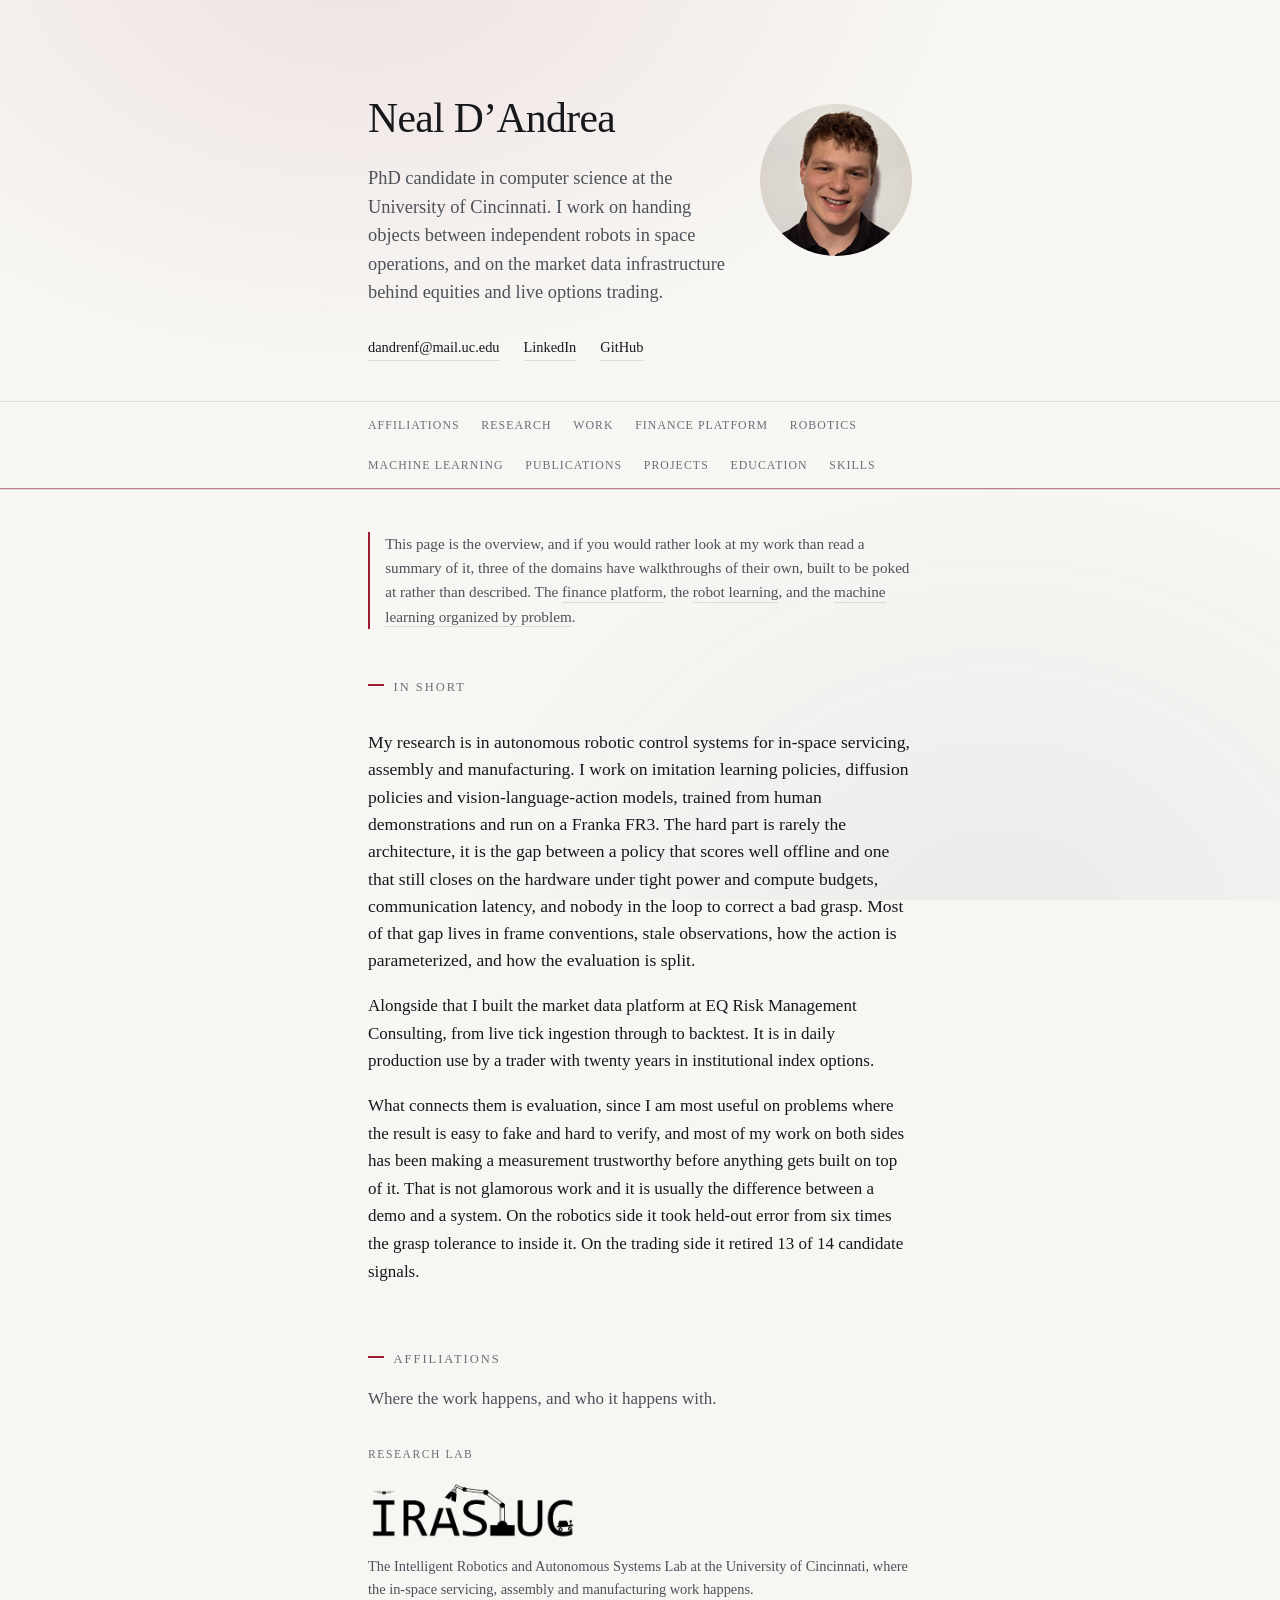
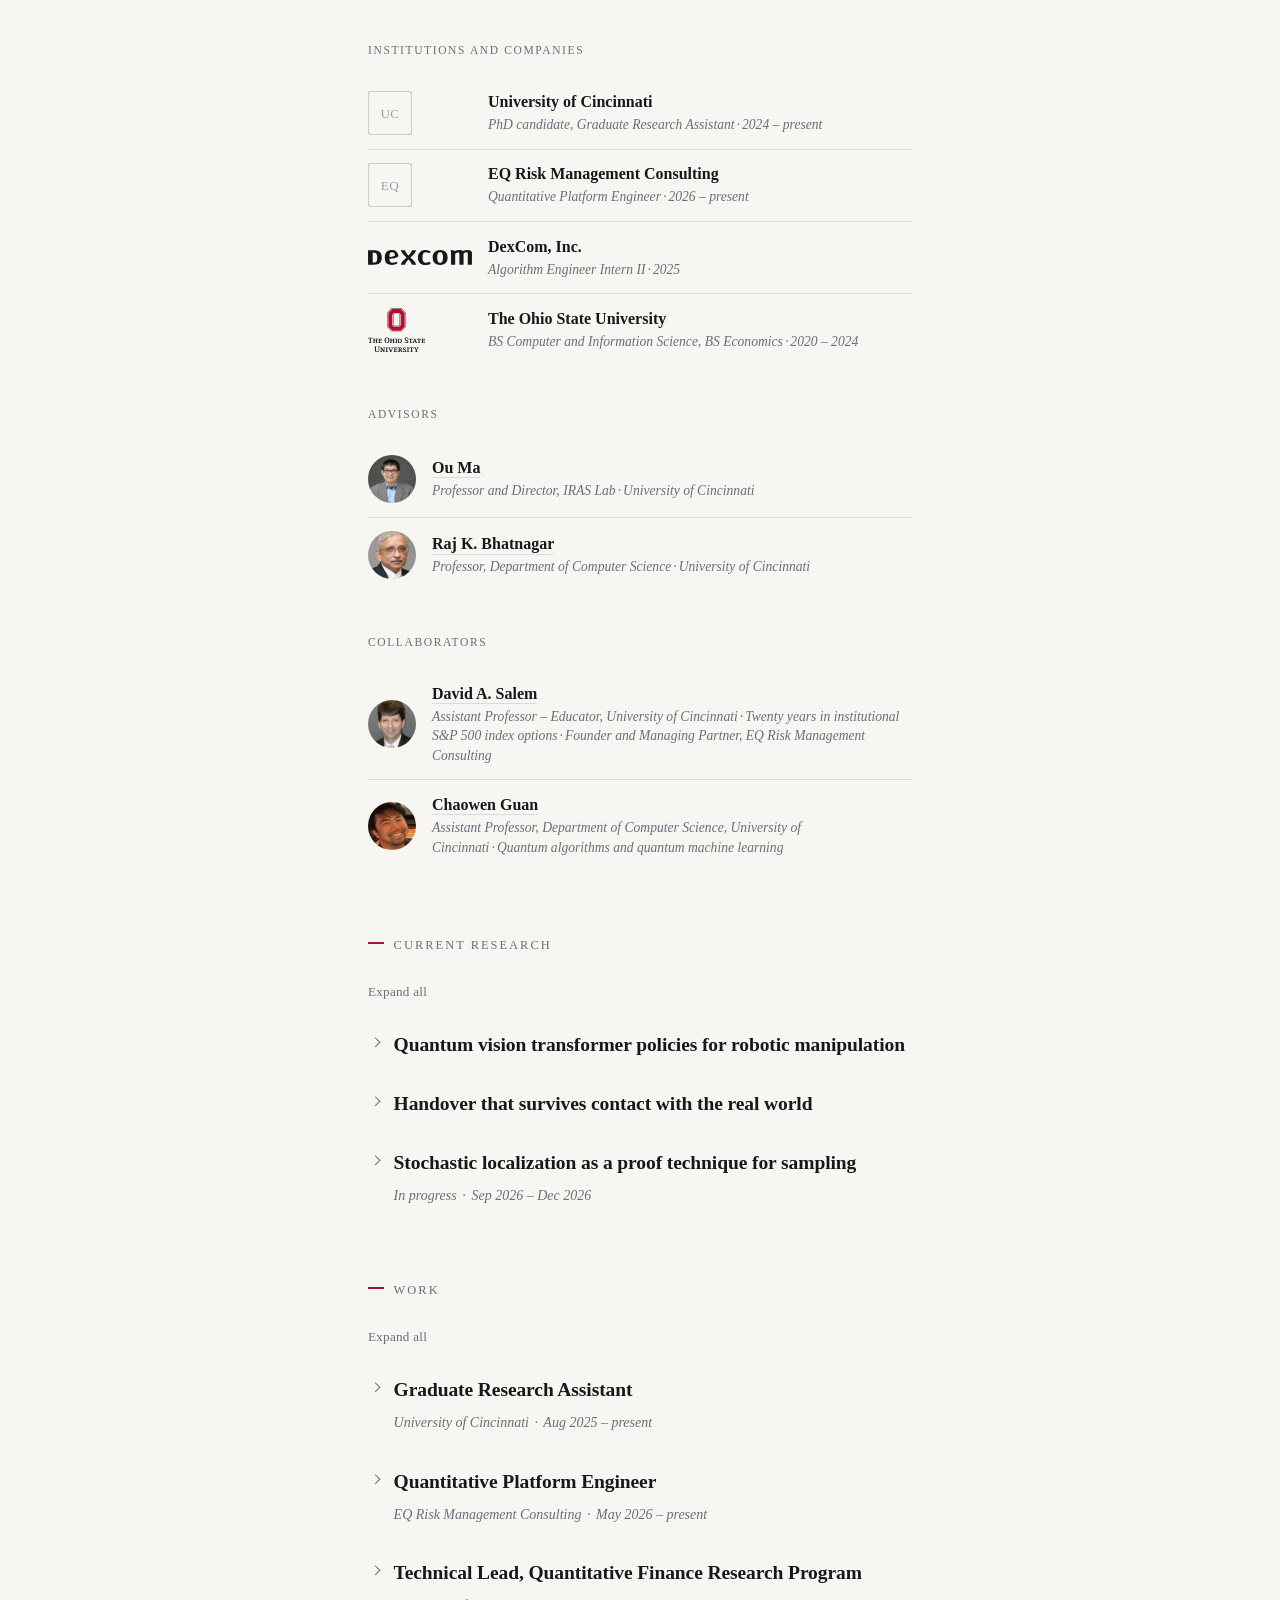
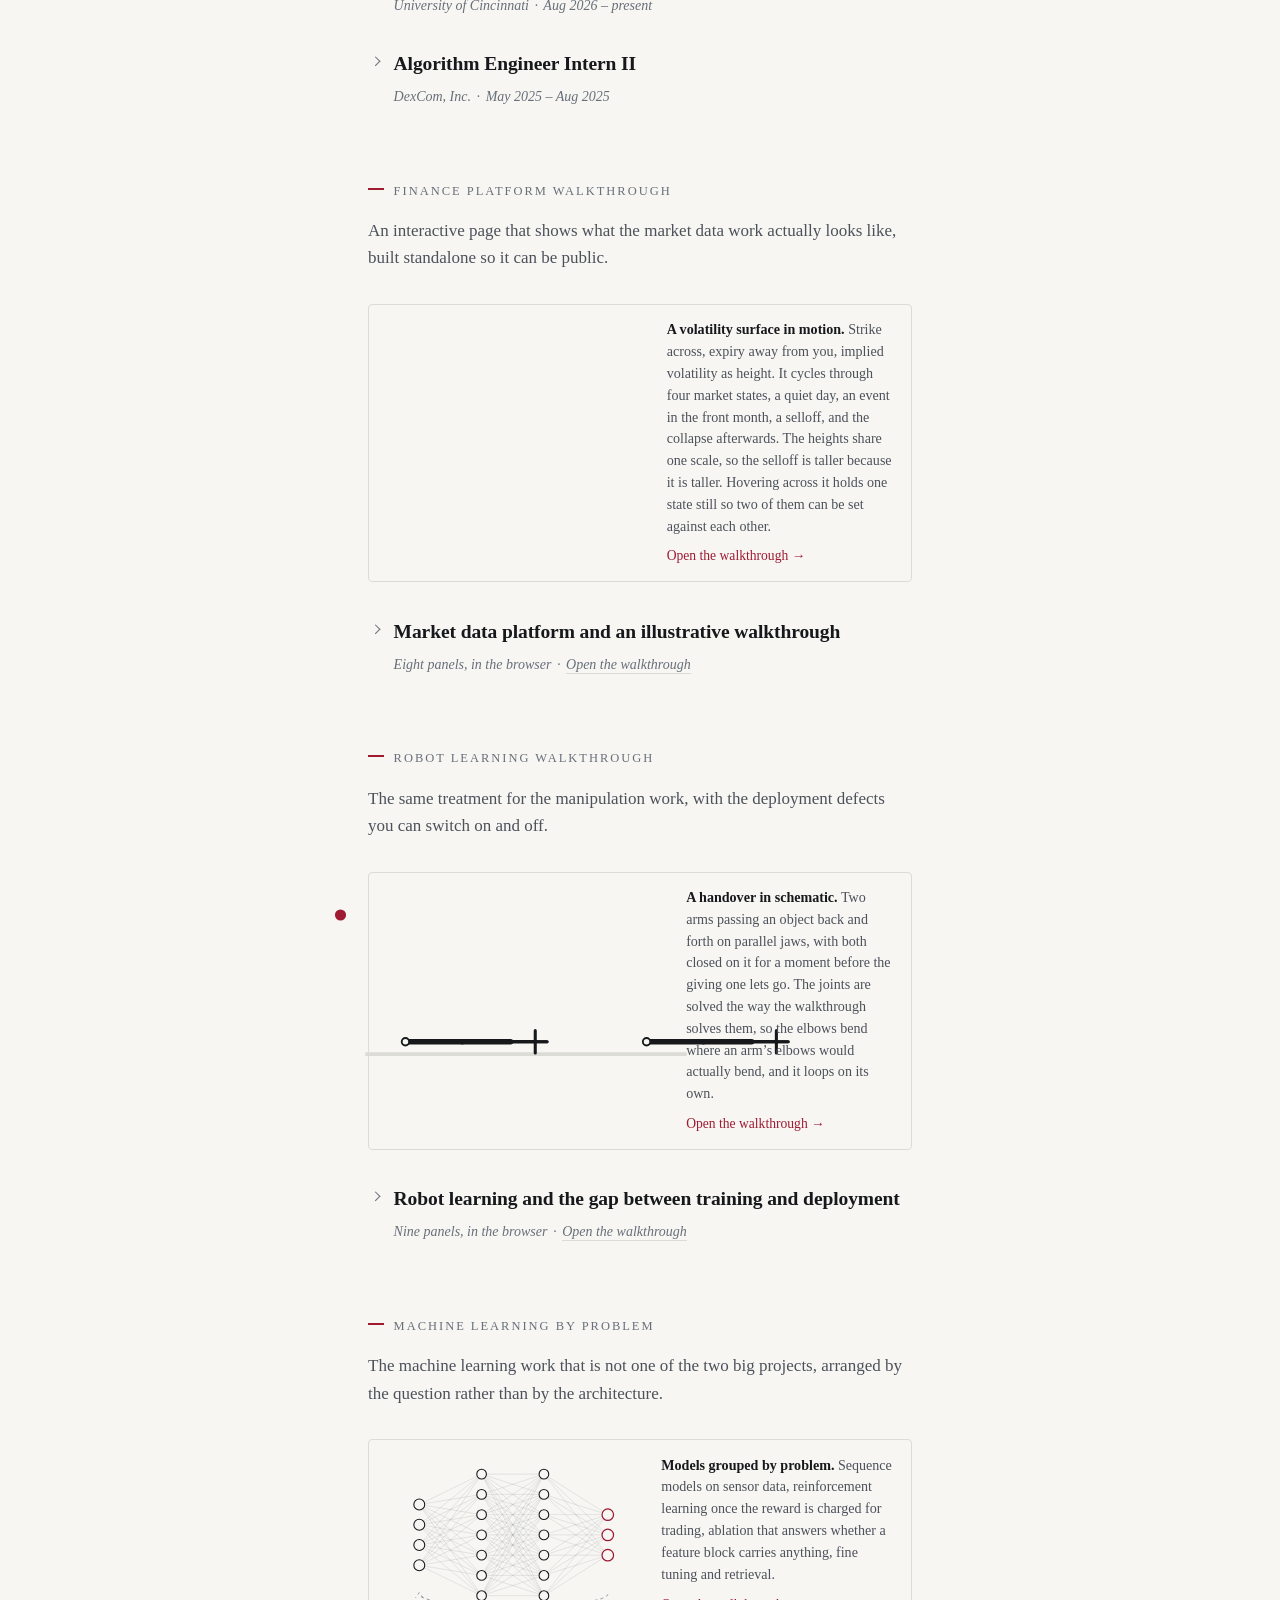
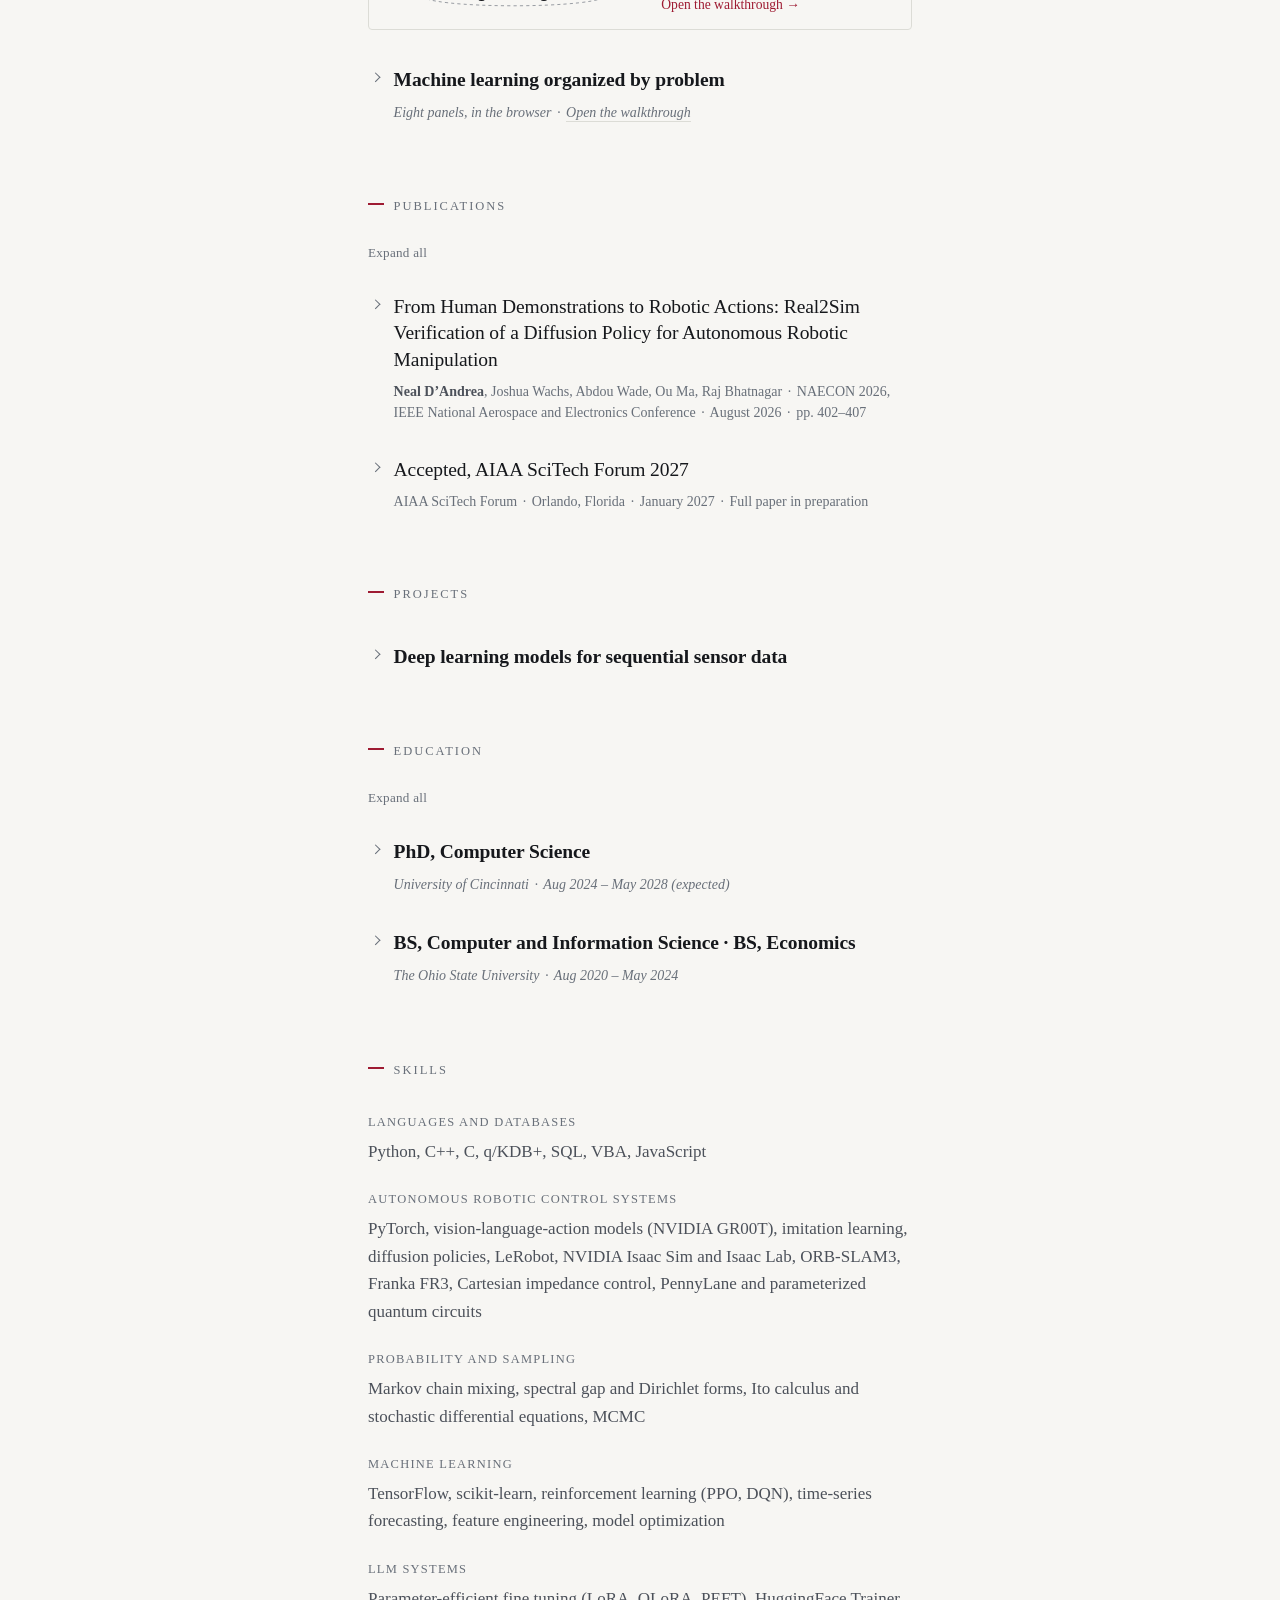
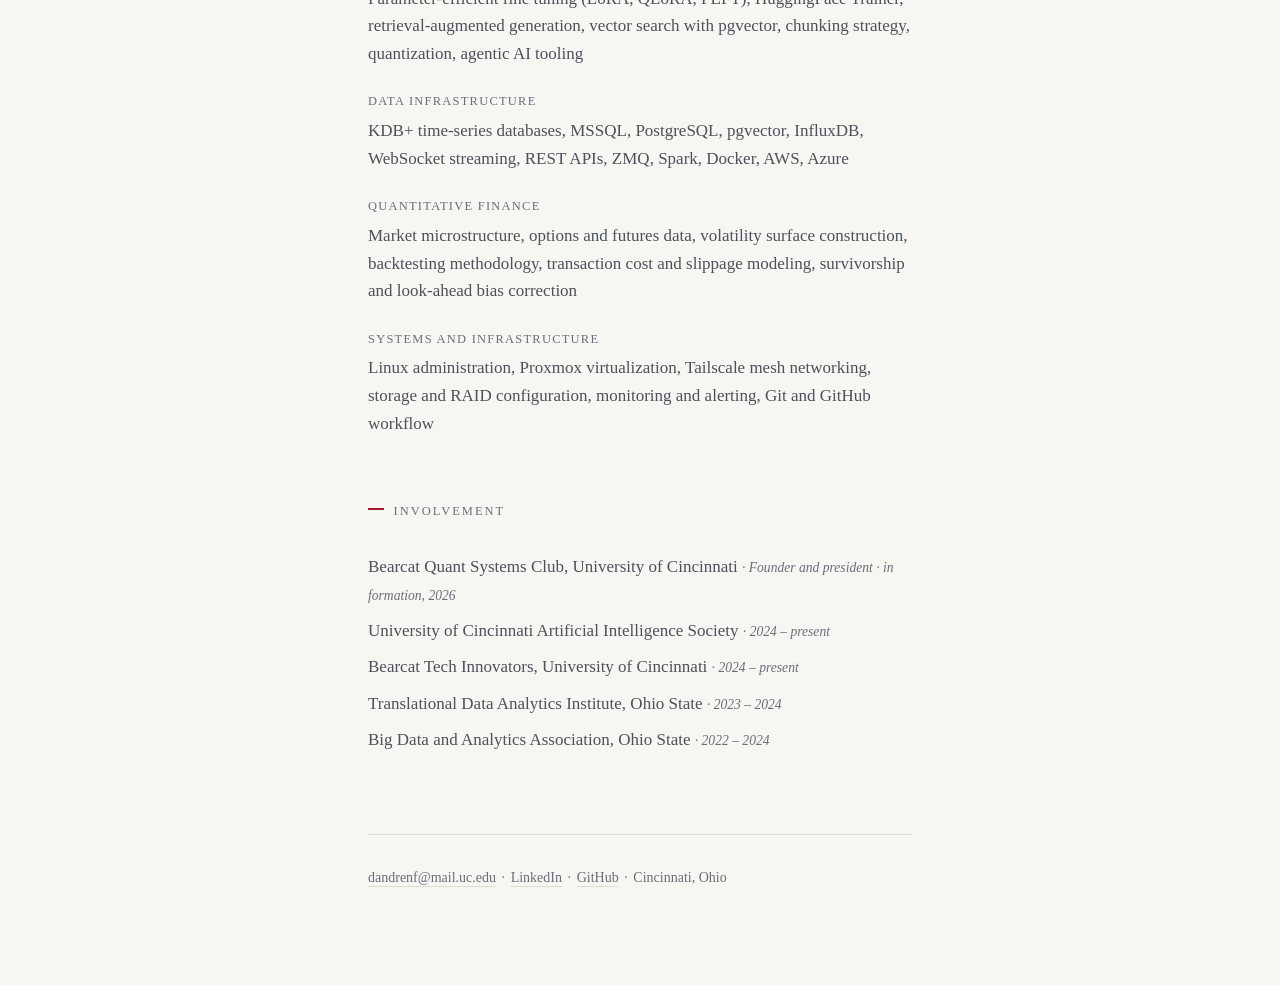
==== index.html @ af5a96ba "Stamp stylesheet and script links with a hash of their contents Pages serves with max-age of ten min" ====
<!DOCTYPE html>
<html lang="en">
<head>
<meta charset="utf-8">
<meta name="viewport" content="width=device-width, initial-scale=1">
<title>Neal D'Andrea</title>
<meta name="description" content="Neal D'Andrea, PhD candidate in computer science at the University of Cincinnati. Autonomous robotic control systems for in-space manipulation, and market data infrastructure for equities and live options trading.">
<link rel="stylesheet" href="style.css?v=c7dd4110">
<link rel="icon" href="favicon.svg" type="image/svg+xml">
<link rel="canonical" href="https://neal-dandrea.github.io/">

<!-- Link previews, for when this is pasted into LinkedIn, email or a chat. -->
<meta property="og:type" content="profile">
<meta property="og:url" content="https://neal-dandrea.github.io/">
<meta property="og:title" content="Neal D’Andrea">
<meta property="og:description" content="PhD candidate in computer science at the University of Cincinnati. Autonomous robotic control systems for in-space manipulation, and market data infrastructure for equities and live options trading.">
<meta property="og:image" content="https://neal-dandrea.github.io/og-card.jpg">
<meta property="og:image:width" content="1200">
<meta property="og:image:height" content="630">
<meta property="og:image:alt" content="Neal D’Andrea, PhD candidate in computer science at the University of Cincinnati.">
<meta property="og:site_name" content="Neal D’Andrea">
<meta property="profile:first_name" content="Neal">
<meta property="profile:last_name" content="D’Andrea">
<meta name="twitter:card" content="summary_large_image">
</head>
<body>

<header class="masthead">
  <div class="intro">
    <div class="intro-text">
      <h1>Neal D&rsquo;Andrea</h1>
      <p class="standfirst">
        PhD candidate in computer science at the University of Cincinnati. I work
        on handing objects between independent robots in space operations, and on the
        market data infrastructure behind equities and live options trading.
      </p>
    </div>
    <picture class="portrait">
      <source srcset="portrait-small.jpg" media="(max-width: 34rem)">
      <img src="portrait.jpg" alt="Neal D&rsquo;Andrea" width="600" height="600">
    </picture>
  </div>
  <nav class="contact" aria-label="Contact">
    <a href="mailto:dandrenf@mail.uc.edu">dandrenf@mail.uc.edu</a>
    <a href="https://www.linkedin.com/in/nealdandrea">LinkedIn</a>
    <a href="https://github.com/Neal-dandrea">GitHub</a>
  </nav>
</header>

<nav class="sections" aria-label="Sections">
  <ul>
    <li><a href="#affiliations">Affiliations</a></li>
    <li><a href="#research">Research</a></li>
    <li><a href="#work">Work</a></li>
    <li><a href="#platform">Finance platform</a></li>
    <li><a href="#robotics-demo">Robotics</a></li>
    <li><a href="#models-demo">Machine learning</a></li>
    <li><a href="#publications">Publications</a></li>
    <li><a href="#projects">Projects</a></li>
    <li><a href="#education">Education</a></li>
    <li><a href="#skills">Skills</a></li>
  </ul>
</nav>

<main>

<p class="page-note">
  This page is the overview, and if you would rather look at my work than read
  a summary of it, three of the domains have walkthroughs of their own, built
  to be poked at rather than described. The <a href="platform.html">finance
  platform</a>, the <a href="robotics.html">robot learning</a>, and the
  <a href="models.html">machine learning organized by problem</a>.
</p>

<section id="intro">
  <h2>In short</h2>

  <p class="intro-lede">
    My research is in autonomous robotic control systems for in-space
    servicing, assembly and manufacturing. I work on imitation learning
    policies, diffusion policies and vision-language-action models, trained
    from human demonstrations and run on a Franka FR3. The hard part is rarely
    the architecture, it is the gap between a policy that scores well offline
    and one that still closes on the hardware under tight power and compute
    budgets, communication latency, and nobody in the loop to correct a bad
    grasp. Most of that gap lives in frame conventions, stale observations,
    how the action is parameterized, and how the evaluation is split.
  </p>

  <p>
    Alongside that I built the market data platform at EQ Risk Management
    Consulting, from live tick ingestion through to backtest. It is in daily
    production use by a trader with twenty years in institutional index
    options.
  </p>

  <p>
    What connects them is evaluation, since I am most useful on problems where the
    result is easy to fake and hard to verify, and most of my work on both
    sides has been making a measurement trustworthy before anything gets built
    on top of it. That is not glamorous work and it is usually the difference
    between a demo and a system. On the robotics side it took held-out error
    from six times the grasp tolerance to inside it. On the trading side it
    retired 13 of 14 candidate signals.
  </p>
</section>

<section id="affiliations">
  <h2>Affiliations</h2>

  <p class="section-lede">
    Where the work happens, and who it happens with.
  </p>

  <h4 class="subhead">Research lab</h4>
  <a class="emblem" href="https://ceas5.uc.edu/IRAS-Lab/">
    <picture>
      <source srcset="img/iras-logo-dark.png" media="(prefers-color-scheme: dark)">
      <img src="img/iras-logo.png" alt="IRAS Lab" width="936" height="266">
    </picture>
  </a>
  <p class="emblem-caption">
    The Intelligent Robotics and Autonomous Systems Lab at the University of
    Cincinnati, where the in-space servicing, assembly and manufacturing work
    happens.
  </p>

  <h4 class="subhead">Institutions and companies</h4>
  <ul class="crests">
    <li>
      <picture class="mark">
        <source srcset="img/uc-dark.svg" media="(prefers-color-scheme: dark)">
        <img src="img/uc.svg" alt="University of Cincinnati">
      </picture>
      <div>
        <span class="crest-name">University of Cincinnati</span>
        <span class="crest-role">PhD candidate, Graduate Research Assistant<span class="sep">·</span>2024 &ndash; present</span>
      </div>
    </li>
    <li>
      <picture class="mark">
        <source srcset="img/eq-dark.svg" media="(prefers-color-scheme: dark)">
        <img src="img/eq.svg" alt="EQ Risk Management Consulting">
      </picture>
      <div>
        <span class="crest-name">EQ Risk Management Consulting</span>
        <span class="crest-role">Quantitative Platform Engineer<span class="sep">·</span>2026 &ndash; present</span>
      </div>
    </li>
    <li>
      <picture class="mark">
        <source srcset="img/dexcom-dark.svg" media="(prefers-color-scheme: dark)">
        <img src="img/dexcom.svg" alt="DexCom, Inc.">
      </picture>
      <div>
        <span class="crest-name">DexCom, Inc.</span>
        <span class="crest-role">Algorithm Engineer Intern II<span class="sep">·</span>2025</span>
      </div>
    </li>
    <li>
      <picture class="mark">
        <source srcset="img/osu-dark.svg" media="(prefers-color-scheme: dark)">
        <img src="img/osu.svg" alt="The Ohio State University">
      </picture>
      <div>
        <span class="crest-name">The Ohio State University</span>
        <span class="crest-role">BS Computer and Information Science, BS Economics<span class="sep">·</span>2020 &ndash; 2024</span>
      </div>
    </li>
  </ul>

  <h4 class="subhead">Advisors</h4>
  <ul class="people">
    <li>
      <img src="img/advisor-ou-ma.jpg" alt="" width="256" height="256">
      <div>
        <span class="person-name"><a href="https://researchdirectory.uc.edu/p/maou">Ou Ma</a></span>
        <span class="person-role">Professor and Director, IRAS Lab<span class="sep">·</span>University of Cincinnati</span>
      </div>
    </li>
    <li>
      <img src="img/advisor-raj-bhatnagar.jpg" alt="" width="256" height="256">
      <div>
        <span class="person-name"><a href="https://researchdirectory.uc.edu/p/bhatnark">Raj K. Bhatnagar</a></span>
        <span class="person-role">Professor, Department of Computer Science<span class="sep">·</span>University of Cincinnati</span>
      </div>
    </li>
  </ul>

  <h4 class="subhead">Collaborators</h4>
  <ul class="people">
    <li>
      <img src="img/collaborator-david-salem.jpg" alt="" width="256" height="256">
      <div>
        <span class="person-name"><a href="https://www.business.uc.edu/faculty-research/finance/faculty/david-salem.html#Bio">David A. Salem</a></span>
        <span class="person-role">Assistant Professor &ndash; Educator, University of Cincinnati<span class="sep">&middot;</span>Twenty years in institutional S&amp;P 500 index options<span class="sep">&middot;</span>Founder and Managing Partner, EQ Risk Management Consulting</span>
      </div>
    </li>
    <li>
      <img src="img/collaborator-chaowen-guan.jpg" alt="" width="256" height="256">
      <div>
        <span class="person-name"><a href="https://researchdirectory.uc.edu/p/guance">Chaowen Guan</a></span>
        <span class="person-role">Assistant Professor, Department of Computer Science, University of Cincinnati<span class="sep">&middot;</span>Quantum algorithms and quantum machine learning</span>
      </div>
    </li>
  </ul>
</section>

<section id="research">
  <h2>Current research</h2>

  <details class="entry">
    <summary>
      <h3>Quantum vision transformer policies for robotic manipulation</h3>
    </summary>
    <p class="lede">
      Can parameterized quantum circuits replace the attention projections in a
      vision transformer policy, and hold accuracy at fewer parameters?
      Implemented in PennyLane and PyTorch, benchmarked on a Franka Emika FR3
      reach-and-grasp task.
    </p>
    <p>
      Most of the work so far has been making the question answerable. An
      existing model family turned out to have been trained against the wrong
      target, regressing the robot&rsquo;s absolute pose at the current
      timestep rather than a future action. Regressing that target makes a
      pose estimator rather than a controller. It had also been evaluated on a
      frame-level random split that leaked temporally adjacent frames between
      train and validation. Held-out error was 192&nbsp;mm against a
      30&nbsp;mm grasp tolerance.
    </p>
    <p>
      Rebuilding the pipeline around relative action targets in the gripper
      frame, episode-level splits, and mean-predictor baselines reported as
      R&sup2; took held-out R&sup2; from approximately zero to +0.455 across 222
      demonstrations, covering 293,000 frames and 88,000 training samples, and
      brought error from 192&nbsp;mm down to roughly 18&nbsp;mm.
    </p>

    <figure class="chart">
      <svg viewBox="0 0 560 150" role="img"
           aria-labelledby="errdrop-title errdrop-desc">
        <title id="errdrop-title">Held-out prediction error before and after rebuilding the pipeline</title>
        <desc id="errdrop-desc">Original pipeline, 192 millimeters. Rebuilt pipeline, 18 millimeters.
        The grasp tolerance is 30 millimeters, so only the rebuilt pipeline falls inside it.</desc>

        <line class="c-axis" x1="132.5" y1="12" x2="132.5" y2="98"/>

        <text class="c-cat" x="120" y="36" text-anchor="end">Original pipeline</text>
        <path class="c-was" d="M132,22 H464.0 A4,4 0 0 1 468.0,26 V38 A4,4 0 0 1 464.0,42 H132 Z"/>
        <text class="c-val" x="478.0" y="36">192 mm</text>

        <text class="c-cat" x="120" y="86" text-anchor="end">Rebuilt pipeline</text>
        <path class="c-now" d="M132,72 H159.5 A4,4 0 0 1 163.5,76 V88 A4,4 0 0 1 159.5,92 H132 Z"/>
        <text class="c-val" x="196.5" y="86">18 mm</text>

        <!-- Grasp tolerance, drawn over the bars with a surface-colored
             backing stroke so it stays legible where it crosses a fill. -->
        <line class="c-tol-back" x1="184.5" y1="12" x2="184.5" y2="98"/>
        <line class="c-tol"      x1="184.5" y1="12" x2="184.5" y2="98"/>
        <text class="c-tol-label" x="184.5" y="118">30 mm grasp tolerance</text>
      </svg>
      <figcaption>
     Held-out error measured against the 30&nbsp;mm grasp tolerance, where the
     original pipeline missed by more than six times the tolerance, which
     makes a pose estimator rather than a controller. Relative action targets
     and episode-level splits brought it inside.
   </figcaption>
    </figure>
    <p>
      On that footing the comparison is pre-registered, so quantum and matched
      classical controls run on identical episode splits, across a width
      ladder spanning a 13&times; parameter range, three seeds per
      configuration, with an acceptance criterion fixed before data collection
      and enforced in code. An early pass showed patch-embedding convolutions
      dominating the parameter count at 89 percent of the narrowest width,
      which left the quantum layers at 1.4 percent. Restructuring the
      architecture raised the quantum share to 10.5 percent, so the efficiency
      claim is about the quantum component rather than the classical layers
      around it.
    </p>
    <p>
      The current finding is that quantum and classical attention are
      statistically indistinguishable at matched parameter count, at roughly
      140&times; the wall-clock cost in simulation. The open question is whether
      the quantum arm degrades more slowly below the capacity knee.
    </p>
    <p>
      This is a parameter-efficiency question inside the imitation learning
      stack rather than a separate line of work. If quantum layers do preserve
      accuracy at fewer parameters, where they would go is the
      embodiment-specific state and action projection modules of a
      vision-language-action model, which run once per inference rather than
      inside the iterative denoising loop, where a 140&times; multiplier would
      be untenable in a control loop.
    </p>
  </details>

  <details class="entry">
    <summary>
      <h3>Handover that survives contact with the real world</h3>
    </summary>
    <p>
      Two independent robots passing an object between them, in orbit, with no
      one in the loop to correct a bad grasp. A policy that does it in the lab
      and fails on the hardware has learned the lab. Most of my time on the
      manipulation stack has gone not into the model but into the gap between
      training and deployment. Frame conventions, stale observations,
      compression artifacts and masked pixels all sit in that gap, as does the
      work of building evaluation strong enough to tell a real improvement from
      sampler variance. In-space servicing, assembly and manufacturing sets the
      constraints, among them tight power and compute budgets, communication
      latency, and very little opportunity to collect or validate data. The
      first step, reproducing the demonstration-to-policy pipeline on commodity
      hardware and verifying it against a Franka arm, is
      <a href="#publications">published at NAECON 2026</a>.
    </p>
  </details>

  <details class="entry">
    <summary>
      <h3>Stochastic localization as a proof technique for sampling</h3>
      <p class="meta">In progress <span class="sep">&middot;</span> Sep 2026 &ndash; Dec 2026</p>
    </summary>
    <p class="lede">
      Markov chain Monte Carlo is how you sample from a distribution you cannot
      write down. The catch is that the answer is only as good as the number of
      steps you ran, and nothing in the output tells you whether that was
      enough. A chain that has not mixed produces samples that look fine and are
      wrong. Mixing time is the bound that tells you when to trust it.
    </p>
    <p>
      I am working through stochastic localization, a technique introduced by
      Eldan for analyzing high-dimensional distributions, which now underpins
      some of the sharpest mixing bounds available. The specific target is the
      localization schemes framework of Chen and Eldan, which unifies stochastic
      localization with spectral independence and yields mixing bounds for
      Glauber dynamics on spin systems such as the hardcore and Ising models.
    </p>
    <p>
      The object itself is simple enough to state in a sentence. Take a sample X from the
      distribution you care about, observe it through a noisy channel over time,
      and track your evolving belief about what X was. Written as an observation
      process that is
    </p>
    <p class="formula">y<sub>t</sub> = tX + B<sub>t</sub></p>
    <p>
      with B<sub>t</sub> a standard Brownian motion, and the posterior at time
      t is
    </p>
    <p class="formula">
      &mu;<sub>t</sub>(dx) &prop; exp(&lang;y<sub>t</sub>, x&rang; &minus;
      (t/2)&Vert;x&Vert;&sup2;) &mu;(dx)
    </p>
    <p>
      As t grows, the posterior concentrates on a point and the measure
      localizes. What makes it a proof technique rather than a curiosity is
      that the posterior is a martingale, and controlling how quickly its
      covariance grows along that path is what produces the bound.
    </p>
    <p>
      I am learning spectral independence first and doing so deliberately,
      because it lives on finite state spaces with matrices you can write out
      and chains you can simulate, so the continuous stochastic-calculus
      version reads as a generalization rather than arriving cold. The
      intellectual core of the work is the dictionary between the two, meaning
      what plays the role of pinning a coordinate, what plays the role of the
      influence matrix, and what the condition that the covariance does not
      grow too quickly corresponds to on the discrete side.
    </p>
    <p>
      There is a connection to the market data work that I did not expect to
      find. If log returns satisfy dY<sub>t</sub> = &mu; dt + &sigma;
      dB<sub>t</sub> with the drift unknown and drawn from a prior, then
      dividing through by &sigma; gives exactly the observation channel above,
      with X equal to &mu; over &sigma;. The evolving posterior over an unknown
      drift is itself a stochastic localization process. That is the worked
      application I am carrying through the project, partly because it is
      rigorous and partly because it makes the abstraction concrete.
    </p>
    <p>
      What connects this to the rest of my work is the same thing that connects
      the robotics and the trading. A sampler that has not mixed gives you an
      answer that is easy to accept and hard to check. Mixing bounds are the
      verification step for a whole class of methods that are otherwise trusted
      on faith.
    </p>
    <p>
      This is a group project for an advanced algorithms course, running ten
      weeks with weekly check-ins. The deliverable is a report with a formal
      problem statement, the preliminaries, and a rigorous proof of the mixing
      bound and its complexity, and I will post what comes out of it when it is done.
    </p>
  </details>
</section>

<section id="work">
  <h2>Work</h2>

  <details class="entry">
    <summary>
      <h3>Graduate Research Assistant</h3>
      <p class="meta">
        University of Cincinnati <span class="sep">·</span> Aug 2025 &ndash;
        present
      </p>
    </summary>
    <p class="lede">
      Autonomous robotic control systems for in-space servicing, assembly and
      manufacturing, built around the problem of handing an object from one
      independent robot to another, reliably, outside the conditions it was
      trained in.
    </p>
    <ul>
      <li>
        Building a control framework for robotic handover from imitation
        learning and vision-language-action models.
      </li>
      <li>
        Migrated the manipulation stack from a 171M-parameter U-Net diffusion
        policy to NVIDIA GR00T N1.7, a 3B-parameter VLA, after diagnosing that
        the diffusion policy would not generalize outside its training
        distribution.
      </li>
      <li>
        Built the conversion pipeline from Universal Manipulation Interface
        recordings to LeRobot v2.1, covering absolute end-effector pose actions,
        language annotations and modality metadata across 265,000 frames and
        215 demonstrations, with per-step validation that rejects SLAM tracking
        failures.
      </li>
      <li>
        Deployed it as a real-time closed-loop controller with 125&nbsp;ms GPU
        inference served over ZMQ, action chunks subsampled and rate-limited to
        a workspace-gated client, and execution through Cartesian impedance
        control at 1&nbsp;kHz on a Franka FR3.
      </li>
      <li>
        Found and corrected systematic train-deploy mismatches, including a
        45-degree tool-frame rotation error, stale camera frames buffered across
        control cycles, and an observation mask that removed 5.6 percent of the
        image the model was trained on.
      </li>
      <li>
        Traced a further source of domain shift to video compression in the data
        pipeline, then rebuilt the conversion at 3&times; fidelity and
        retrained, cutting prediction error against the original model on 20 held-out
        episodes at every checkpoint. That followed from first establishing that
        single-trajectory evaluation could not separate real improvement from
        sampler variance.
      </li>
      <li>
        Built the collection pipeline itself, using a UMI gripper with GoPro
        cameras and ArUco fiducials, with video processed through ORB-SLAM3 to
        recover 6-DOF gripper poses synchronized with RGB observations and
        gripper state.
      </li>
      <li>
        Exploring quantum-inspired low-rank attention to compress the vision
        encoder for resource-constrained space-grade hardware.
      </li>
    </ul>
  </details>

  <details class="entry">
    <summary>
      <h3>Quantitative Platform Engineer</h3>
      <p class="meta">
        EQ Risk Management Consulting <span class="sep">·</span> May 2026
        &ndash; present
      </p>
    </summary>
    <p class="lede">
      The full market data stack, from tick ingestion to backtest, now in daily
      production use by a trader with twenty years in institutional S&amp;P 500
      index options.
    </p>
    <ul>
      <li>
        Architected and shipped an end-to-end platform in Python and C++ that
        ingests live equities, futures and options from the Schwab API over REST
        and WebSocket.
      </li>
      <li>
        Built the historical store on KDB+/q with date-partitioned storage and a
        500&nbsp;ms tick capture pipeline across a multi-asset universe, on the
        order of tens of millions of rows per trading day.
      </li>
      <li>
        Designed a bar aggregation engine for arbitrary intervals, including
        in-progress bars assembled from a rolling in-memory tick buffer, giving
        sub-minute resolution the vendor API does not expose.
      </li>
      <li>
        Established the backtesting methodology, eliminating look-ahead bias
        through point-in-time sector and index membership reconstruction,
        survivorship correction, and embargoed chronological splits. Systematic
        ablation retired 13 of 14 candidate signal families as statistically
        indistinguishable from baseline.
      </li>
      <li>
        Quantified strategy capacity through effective breadth. A nominal
        126,756-bet universe delivered only 513 independent bets after
        correlation adjustment, which moved the research agenda off signal
        discovery and onto sample size.
      </li>
      <li>
        Implemented a C++ compute kernel with Python orchestration and a
        GPU-accelerated backtest sweep, validating cross-implementation
        correctness through a 61-test differential parity harness.
      </li>
      <li>
        Trained PPO agents with transaction-cost-aware reward shaping and
        calibrated slippage, evaluated against matched baselines on identical
        bars and cost assumptions.
      </li>
    </ul>
  </details>

  <details class="entry">
    <summary>
      <h3>Technical Lead, Quantitative Finance Research Program</h3>
      <p class="meta">
        University of Cincinnati <span class="sep">·</span> Aug 2026 &ndash;
        present
      </p>
    </summary>
    <ul>
      <li>
        Lead an 18-student research program across market data
        infrastructure, machine learning signal research, agentic AI systems and
        corporate-sponsored projects.
      </li>
      <li>
        Run technical interviews for selection, assessing depth in ML evaluation
        methodology, distributed systems and LLM application design.
      </li>
      <li>
        Scope five workstreams and allocate engineers by skill assessment,
        balancing team composition against what each project actually needs.
      </li>
    </ul>
  </details>

  <details class="entry">
    <summary>
      <h3>Algorithm Engineer Intern II</h3>
      <p class="meta">DexCom, Inc. <span class="sep">·</span> May 2025 &ndash; Aug 2025</p>
    </summary>
    <ul>
      <li>
        Developed commercializable algorithms extending continuous glucose
        monitoring into non-intensive type 2 diabetes, prediabetes, hospital
        settings and pregnancy-related care.
      </li>
      <li>
        Built statistical and machine learning models over multiple
        simultaneous physiological data streams to improve CGM efficacy and
        adaptability.
      </li>
      <li>
        Engineered assessment and validation tooling for CGM performance across
        diverse environments, supporting expansion into new therapeutic and
        diagnostic markets.
      </li>
      <li>
        Worked within the Advanced Technology team, across therapeutics,
        diagnostics and insights, on entrepreneurial initiatives needing novel
        go-to-market strategies.
      </li>
    </ul>
  </details>
</section>

<section id="platform">
  <h2>Finance platform walkthrough</h2>

  <p class="section-lede">
    An interactive page that shows what the market data work actually looks
    like, built standalone so it can be public.
  </p>

  <a class="teaser" href="platform.html" aria-label="Open the platform walkthrough">
<svg class="teaser-surface" viewBox="0 0 360 210" role="img" aria-label="A volatility surface changing between a quiet market, a front month event, a selloff and the collapse afterwards">
    <g class="vs-state" style="animation-delay:0.0s"><path class="q0" d="M159,64 L169,57 L175,60 L166,67Z"/><path class="q0" d="M166,67 L175,60 L185,64 L176,71Z"/><path class="q0" d="M150,71 L159,64 L166,67 L156,73Z"/><path class="q0" d="M176,71 L185,64 L197,69 L188,76Z"/><path class="q0" d="M156,73 L166,67 L176,71 L166,78Z"/><path class="q0" d="M140,77 L150,71 L156,73 L147,80Z"/><path class="q0" d="M166,78 L176,71 L188,76 L178,82Z"/><path class="q1" d="M188,76 L197,69 L210,74 L201,81Z"/><path class="q0" d="M147,80 L156,73 L166,78 L157,84Z"/><path class="q0" d="M131,83 L140,77 L147,80 L137,86Z"/><path class="q0" d="M157,84 L166,78 L178,82 L169,89Z"/><path class="q1" d="M178,82 L188,76 L201,81 L192,87Z"/><path class="q0" d="M137,86 L147,80 L157,84 L147,90Z"/><path class="q1" d="M201,81 L210,74 L225,79 L216,86Z"/><path class="q0" d="M122,89 L131,83 L137,86 L128,92Z"/><path class="q0" d="M147,90 L157,84 L169,89 L159,95Z"/><path class="q0" d="M169,89 L178,82 L192,87 L182,94Z"/><path class="q0" d="M128,92 L137,86 L147,90 L138,96Z"/><path class="q1" d="M192,87 L201,81 L216,86 L206,93Z"/><path class="q2" d="M216,86 L225,79 L241,85 L231,92Z"/><path class="q0" d="M112,95 L122,89 L128,92 L118,97Z"/><path class="q0" d="M138,96 L147,90 L159,95 L150,100Z"/><path class="q0" d="M159,95 L169,89 L182,94 L173,100Z"/><path class="q0" d="M118,97 L128,92 L138,96 L128,100Z"/><path class="q1" d="M182,94 L192,87 L206,93 L197,100Z"/><path class="q1" d="M206,93 L216,86 L231,92 L222,99Z"/><path class="q0" d="M103,99 L112,95 L118,97 L109,100Z"/><path class="q2" d="M231,92 L241,85 L257,91 L248,98Z"/><path class="q0" d="M128,100 L138,96 L150,100 L140,105Z"/><path class="q0" d="M150,100 L159,95 L173,100 L163,105Z"/><path class="q0" d="M109,100 L118,97 L128,100 L119,104Z"/><path class="q1" d="M173,100 L182,94 L197,100 L187,106Z"/><path class="q1" d="M197,100 L206,93 L222,99 L212,106Z"/><path class="q1" d="M93,100 L103,99 L109,100 L100,102Z"/><path class="q2" d="M222,99 L231,92 L248,98 L238,105Z"/><path class="q1" d="M119,104 L128,100 L140,105 L131,108Z"/><path class="q1" d="M140,105 L150,100 L163,105 L154,110Z"/><path class="q1" d="M100,102 L109,100 L119,104 L109,105Z"/><path class="q3" d="M248,98 L257,91 L275,97 L265,104Z"/><path class="q1" d="M163,105 L173,100 L187,106 L178,111Z"/><path class="q1" d="M187,106 L197,100 L212,106 L203,112Z"/><path class="q2" d="M84,100 L93,100 L100,102 L90,102Z"/><path class="q2" d="M212,106 L222,99 L238,105 L229,112Z"/><path class="q2" d="M109,105 L119,104 L131,108 L121,110Z"/><path class="q1" d="M131,108 L140,105 L154,110 L144,113Z"/><path class="q3" d="M90,102 L100,102 L109,105 L100,106Z"/><path class="q2" d="M238,105 L248,98 L265,104 L256,112Z"/><path class="q1" d="M154,110 L163,105 L178,111 L168,116Z"/><path class="q1" d="M178,111 L187,106 L203,112 L193,117Z"/><path class="q4" d="M74,100 L84,100 L90,102 L81,103Z"/><path class="q3" d="M265,104 L275,97 L293,104 L284,111Z"/><path class="q1" d="M203,112 L212,106 L229,112 L219,118Z"/><path class="q3" d="M100,106 L109,105 L121,110 L112,111Z"/><path class="q2" d="M121,110 L131,108 L144,113 L135,115Z"/><path class="q4" d="M81,103 L90,102 L100,106 L91,106Z"/><path class="q2" d="M229,112 L238,105 L256,112 L246,119Z"/><path class="q1" d="M144,113 L154,110 L168,116 L159,119Z"/><path class="q1" d="M168,116 L178,111 L193,117 L184,122Z"/><path class="q5" d="M65,101 L74,100 L81,103 L71,103Z"/><path class="q3" d="M256,112 L265,104 L284,111 L274,119Z"/><path class="q1" d="M193,117 L203,112 L219,118 L210,124Z"/><path class="q4" d="M91,106 L100,106 L112,111 L102,111Z"/><path class="q3" d="M112,111 L121,110 L135,115 L125,117Z"/><path class="q4" d="M284,111 L293,104 L312,111 L303,118Z"/><path class="q5" d="M71,103 L81,103 L91,106 L81,107Z"/><path class="q2" d="M219,118 L229,112 L246,119 L237,125Z"/><path class="q2" d="M135,115 L144,113 L159,119 L149,121Z"/><path class="q2" d="M159,119 L168,116 L184,122 L174,126Z"/><path class="q7" d="M55,101 L65,101 L71,103 L62,104Z"/><path class="q2" d="M246,119 L256,112 L274,119 L265,126Z"/><path class="q2" d="M184,122 L193,117 L210,124 L201,129Z"/><path class="q6" d="M81,107 L91,106 L102,111 L93,112Z"/><path class="q4" d="M102,111 L112,111 L125,117 L116,117Z"/><path class="q3" d="M274,119 L284,111 L303,118 L293,126Z"/><path class="q7" d="M62,104 L71,103 L81,107 L72,108Z"/><path class="q2" d="M210,124 L219,118 L237,125 L227,131Z"/><path class="q3" d="M125,117 L135,115 L149,121 L140,123Z"/><path class="q2" d="M149,121 L159,119 L174,126 L165,128Z"/><path class="q8" d="M46,102 L55,101 L62,104 L52,105Z"/><path class="q2" d="M237,125 L246,119 L265,126 L255,132Z"/><path class="q4" d="M303,118 L312,111 L332,118 L322,126Z"/><path class="q2" d="M174,126 L184,122 L201,129 L191,133Z"/><path class="q7" d="M72,108 L81,107 L93,112 L83,113Z"/><path class="q6" d="M93,112 L102,111 L116,117 L106,118Z"/><path class="q3" d="M265,126 L274,119 L293,126 L284,133Z"/><path class="q8" d="M52,105 L62,104 L72,108 L62,109Z"/><path class="q2" d="M201,129 L210,124 L227,131 L218,136Z"/><path class="q5" d="M116,117 L125,117 L140,123 L130,124Z"/><path class="q4" d="M140,123 L149,121 L165,128 L156,130Z"/><path class="q9" d="M36,104 L46,102 L52,105 L43,106Z"/><path class="q2" d="M227,131 L237,125 L255,132 L246,138Z"/><path class="q4" d="M293,126 L303,118 L322,126 L313,133Z"/><path class="q3" d="M165,128 L174,126 L191,133 L182,135Z"/><path class="q8" d="M62,109 L72,108 L83,113 L74,114Z"/><path class="q7" d="M83,113 L93,112 L106,118 L97,119Z"/><path class="q3" d="M255,132 L265,126 L284,133 L274,140Z"/><path class="q9" d="M43,106 L52,105 L62,109 L53,110Z"/><path class="q2" d="M191,133 L201,129 L218,136 L209,140Z"/><path class="q6" d="M106,118 L116,117 L130,124 L121,125Z"/><path class="q5" d="M322,126 L332,118 L352,125 L343,133Z"/><path class="q5" d="M130,124 L140,123 L156,130 L146,131Z"/><path class="q10" d="M27,106 L36,104 L43,106 L33,108Z"/><path class="q2" d="M218,136 L227,131 L246,138 L236,144Z"/><path class="q3" d="M284,133 L293,126 L313,133 L303,141Z"/><path class="q4" d="M156,130 L165,128 L182,135 L172,137Z"/><path class="q9" d="M53,110 L62,109 L74,114 L65,115Z"/><path class="q8" d="M74,114 L83,113 L97,119 L87,120Z"/><path class="q3" d="M246,138 L255,132 L274,140 L265,146Z"/><path class="q10" d="M33,108 L43,106 L53,110 L43,112Z"/><path class="q3" d="M182,135 L191,133 L209,140 L199,143Z"/><path class="q7" d="M97,119 L106,118 L121,125 L111,126Z"/><path class="q4" d="M313,133 L322,126 L343,133 L333,141Z"/><path class="q6" d="M121,125 L130,124 L146,131 L137,132Z"/><path class="q11" d="M17,107 L27,106 L33,108 L24,109Z"/><path class="q3" d="M209,140 L218,136 L236,144 L227,148Z"/><path class="q3" d="M274,140 L284,133 L303,141 L294,148Z"/><path class="q5" d="M146,131 L156,130 L172,137 L163,139Z"/><path class="q11" d="M43,112 L53,110 L65,115 L55,117Z"/><path class="q10" d="M65,115 L74,114 L87,120 L78,121Z"/><path class="q3" d="M236,144 L246,138 L265,146 L255,152Z"/><path class="q12" d="M24,109 L33,108 L43,112 L34,113Z"/><path class="q4" d="M172,137 L182,135 L199,143 L190,145Z"/><path class="q8" d="M87,120 L97,119 L111,126 L102,127Z"/><path class="q4" d="M303,141 L313,133 L333,141 L324,149Z"/><path class="q7" d="M111,126 L121,125 L137,132 L127,133Z"/><path class="q12" d="M8,110 L17,107 L24,109 L14,111Z"/><path class="q3" d="M199,143 L209,140 L227,148 L217,151Z"/><path class="q3" d="M265,146 L274,140 L294,148 L284,154Z"/><path class="q6" d="M137,132 L146,131 L163,139 L153,140Z"/><path class="q12" d="M34,113 L43,112 L55,117 L46,119Z"/><path class="q11" d="M55,117 L65,115 L78,121 L68,123Z"/><path class="q3" d="M227,148 L236,144 L255,152 L246,156Z"/><path class="q13" d="M14,111 L24,109 L34,113 L24,115Z"/><path class="q5" d="M163,139 L172,137 L190,145 L180,147Z"/><path class="q10" d="M78,121 L87,120 L102,127 L93,128Z"/><path class="q4" d="M294,148 L303,141 L324,149 L314,156Z"/><path class="q8" d="M102,127 L111,126 L127,133 L118,134Z"/><path class="q4" d="M190,145 L199,143 L217,151 L208,154Z"/><path class="q3" d="M255,152 L265,146 L284,154 L275,160Z"/><path class="q7" d="M127,133 L137,132 L153,140 L144,141Z"/><path class="q13" d="M24,115 L34,113 L46,119 L36,120Z"/><path class="q12" d="M46,119 L55,117 L68,123 L59,125Z"/><path class="q3" d="M217,151 L227,148 L246,156 L236,160Z"/><path class="q6" d="M153,140 L163,139 L180,147 L171,148Z"/><path class="q11" d="M68,123 L78,121 L93,128 L83,130Z"/><path class="q3" d="M284,154 L294,148 L314,156 L305,163Z"/><path class="q10" d="M93,128 L102,127 L118,134 L108,136Z"/><path class="q5" d="M180,147 L190,145 L208,154 L198,156Z"/><path class="q3" d="M246,156 L255,152 L275,160 L265,165Z"/><path class="q8" d="M118,134 L127,133 L144,141 L134,143Z"/><path class="q13" d="M36,120 L46,119 L59,125 L50,127Z"/><path class="q4" d="M208,154 L217,151 L236,160 L227,162Z"/><path class="q7" d="M144,141 L153,140 L171,148 L161,150Z"/><path class="q12" d="M59,125 L68,123 L83,130 L74,132Z"/><path class="q3" d="M275,160 L284,154 L305,163 L295,168Z"/><path class="q11" d="M83,130 L93,128 L108,136 L99,137Z"/><path class="q6" d="M171,148 L180,147 L198,156 L189,157Z"/><path class="q4" d="M236,160 L246,156 L265,165 L256,168Z"/><path class="q10" d="M108,136 L118,134 L134,143 L125,144Z"/><path class="q5" d="M198,156 L208,154 L227,162 L217,165Z"/><path class="q8" d="M134,143 L144,141 L161,150 L152,151Z"/><path class="q13" d="M50,127 L59,125 L74,132 L64,134Z"/><path class="q3" d="M265,165 L275,160 L295,168 L286,174Z"/><path class="q12" d="M74,132 L83,130 L99,137 L89,139Z"/><path class="q7" d="M161,150 L171,148 L189,157 L180,159Z"/><path class="q4" d="M227,162 L236,160 L256,168 L247,171Z"/><path class="q11" d="M99,137 L108,136 L125,144 L115,146Z"/><path class="q6" d="M189,157 L198,156 L217,165 L208,166Z"/><path class="q10" d="M125,144 L134,143 L152,151 L142,153Z"/><path class="q4" d="M256,168 L265,165 L286,174 L276,178Z"/><path class="q13" d="M64,134 L74,132 L89,139 L80,141Z"/><path class="q8" d="M152,151 L161,150 L180,159 L170,160Z"/><path class="q5" d="M217,165 L227,162 L247,171 L237,174Z"/><path class="q12" d="M89,139 L99,137 L115,146 L106,147Z"/><path class="q7" d="M180,159 L189,157 L208,166 L198,168Z"/><path class="q11" d="M115,146 L125,144 L142,153 L133,154Z"/><path class="q4" d="M247,171 L256,168 L276,178 L267,181Z"/><path class="q10" d="M142,153 L152,151 L170,160 L161,162Z"/><path class="q6" d="M208,166 L217,165 L237,174 L228,176Z"/><path class="q13" d="M80,141 L89,139 L106,147 L96,149Z"/><path class="q8" d="M170,160 L180,159 L198,168 L189,170Z"/><path class="q12" d="M106,147 L115,146 L133,154 L123,156Z"/><path class="q5" d="M237,174 L247,171 L267,181 L257,184Z"/><path class="q11" d="M133,154 L142,153 L161,162 L151,164Z"/><path class="q7" d="M198,168 L208,166 L228,176 L218,178Z"/><path class="q9" d="M161,162 L170,160 L189,170 L180,172Z"/><path class="q13" d="M96,149 L106,147 L123,156 L114,158Z"/><path class="q6" d="M228,176 L237,174 L257,184 L248,186Z"/><path class="q12" d="M123,156 L133,154 L151,164 L142,166Z"/><path class="q8" d="M189,170 L198,168 L218,178 L209,180Z"/><path class="q11" d="M151,164 L161,162 L180,172 L170,173Z"/><path class="q7" d="M218,178 L228,176 L248,186 L238,188Z"/><path class="q13" d="M114,158 L123,156 L142,166 L132,168Z"/><path class="q9" d="M180,172 L189,170 L209,180 L199,182Z"/><path class="q12" d="M142,166 L151,164 L170,173 L161,175Z"/><path class="q8" d="M209,180 L218,178 L238,188 L229,190Z"/><path class="q10" d="M170,173 L180,172 L199,182 L190,184Z"/><path class="q13" d="M132,168 L142,166 L161,175 L151,178Z"/><path class="q9" d="M199,182 L209,180 L229,190 L220,192Z"/><path class="q11" d="M161,175 L170,173 L190,184 L180,186Z"/><path class="q10" d="M190,184 L199,182 L220,192 L210,194Z"/><path class="q12" d="M151,178 L161,175 L180,186 L171,188Z"/><path class="q11" d="M180,186 L190,184 L210,194 L201,196Z"/><path class="q12" d="M171,188 L180,186 L201,196 L191,199Z"/></g>
    <g class="vs-state" style="animation-delay:2.2s"><path class="q1" d="M159,53 L169,46 L175,44 L166,51Z"/><path class="q1" d="M166,51 L175,44 L185,58 L176,65Z"/><path class="q1" d="M150,59 L159,53 L166,51 L156,58Z"/><path class="q0" d="M176,65 L185,58 L197,63 L188,70Z"/><path class="q1" d="M156,58 L166,51 L176,65 L166,72Z"/><path class="q1" d="M140,66 L150,59 L156,58 L147,64Z"/><path class="q0" d="M166,72 L176,65 L188,70 L178,77Z"/><path class="q0" d="M188,70 L197,63 L210,68 L201,75Z"/><path class="q1" d="M147,64 L156,58 L166,72 L157,78Z"/><path class="q1" d="M131,72 L140,66 L147,64 L137,70Z"/><path class="q0" d="M157,78 L166,72 L178,77 L169,83Z"/><path class="q0" d="M178,77 L188,70 L201,75 L192,82Z"/><path class="q0" d="M137,70 L147,64 L157,78 L147,84Z"/><path class="q0" d="M201,75 L210,68 L225,73 L216,80Z"/><path class="q1" d="M122,78 L131,72 L137,70 L128,76Z"/><path class="q0" d="M147,84 L157,78 L169,83 L159,89Z"/><path class="q0" d="M169,83 L178,77 L192,82 L182,88Z"/><path class="q0" d="M128,76 L137,70 L147,84 L138,90Z"/><path class="q0" d="M192,82 L201,75 L216,80 L206,87Z"/><path class="q1" d="M216,80 L225,73 L241,79 L231,86Z"/><path class="q1" d="M112,83 L122,78 L128,76 L118,81Z"/><path class="q0" d="M138,90 L147,84 L159,89 L150,95Z"/><path class="q0" d="M159,89 L169,83 L182,88 L173,94Z"/><path class="q1" d="M118,81 L128,76 L138,90 L128,94Z"/><path class="q0" d="M182,88 L192,82 L206,87 L197,94Z"/><path class="q1" d="M206,87 L216,80 L231,86 L222,93Z"/><path class="q1" d="M103,87 L112,83 L118,81 L109,84Z"/><path class="q1" d="M231,86 L241,79 L257,85 L248,92Z"/><path class="q0" d="M128,94 L138,90 L150,95 L140,99Z"/><path class="q0" d="M150,95 L159,89 L173,94 L163,100Z"/><path class="q1" d="M109,84 L118,81 L128,94 L119,98Z"/><path class="q0" d="M173,94 L182,88 L197,94 L187,100Z"/><path class="q0" d="M197,94 L206,87 L222,93 L212,100Z"/><path class="q2" d="M93,89 L103,87 L109,84 L100,86Z"/><path class="q1" d="M222,93 L231,86 L248,92 L238,99Z"/><path class="q0" d="M119,98 L128,94 L140,99 L131,102Z"/><path class="q0" d="M140,99 L150,95 L163,100 L154,104Z"/><path class="q2" d="M100,86 L109,84 L119,98 L109,99Z"/><path class="q2" d="M248,92 L257,85 L275,91 L265,99Z"/><path class="q0" d="M163,100 L173,94 L187,100 L178,106Z"/><path class="q0" d="M187,100 L197,94 L212,100 L203,106Z"/><path class="q3" d="M84,88 L93,89 L100,86 L90,86Z"/><path class="q1" d="M212,100 L222,93 L238,99 L229,106Z"/><path class="q1" d="M109,99 L119,98 L131,102 L121,104Z"/><path class="q0" d="M131,102 L140,99 L154,104 L144,108Z"/><path class="q3" d="M90,86 L100,86 L109,99 L100,99Z"/><path class="q1" d="M238,99 L248,92 L265,99 L256,106Z"/><path class="q0" d="M154,104 L163,100 L178,106 L168,110Z"/><path class="q0" d="M178,106 L187,100 L203,106 L193,112Z"/><path class="q4" d="M74,87 L84,88 L90,86 L81,85Z"/><path class="q2" d="M265,99 L275,91 L293,98 L284,105Z"/><path class="q1" d="M203,106 L212,100 L229,106 L219,113Z"/><path class="q2" d="M100,99 L109,99 L121,104 L112,105Z"/><path class="q1" d="M121,104 L131,102 L144,108 L135,109Z"/><path class="q4" d="M81,85 L90,86 L100,99 L91,99Z"/><path class="q1" d="M229,106 L238,99 L256,106 L246,113Z"/><path class="q1" d="M144,108 L154,104 L168,110 L159,113Z"/><path class="q1" d="M168,110 L178,106 L193,112 L184,116Z"/><path class="q6" d="M65,87 L74,87 L81,85 L71,84Z"/><path class="q2" d="M256,106 L265,99 L284,105 L274,113Z"/><path class="q1" d="M193,112 L203,106 L219,113 L210,118Z"/><path class="q3" d="M91,99 L100,99 L112,105 L102,105Z"/><path class="q2" d="M112,105 L121,104 L135,109 L125,110Z"/><path class="q3" d="M284,105 L293,98 L312,105 L303,112Z"/><path class="q5" d="M71,84 L81,85 L91,99 L81,99Z"/><path class="q1" d="M219,113 L229,106 L246,113 L237,120Z"/><path class="q1" d="M135,109 L144,108 L159,113 L149,116Z"/><path class="q1" d="M159,113 L168,110 L184,116 L174,120Z"/><path class="q7" d="M55,86 L65,87 L71,84 L62,84Z"/><path class="q2" d="M246,113 L256,106 L274,113 L265,120Z"/><path class="q1" d="M184,116 L193,112 L210,118 L201,123Z"/><path class="q4" d="M81,99 L91,99 L102,105 L93,105Z"/><path class="q3" d="M102,105 L112,105 L125,110 L116,111Z"/><path class="q2" d="M274,113 L284,105 L303,112 L293,120Z"/><path class="q6" d="M62,84 L71,84 L81,99 L72,99Z"/><path class="q1" d="M210,118 L219,113 L237,120 L227,125Z"/><path class="q2" d="M125,110 L135,109 L149,116 L140,117Z"/><path class="q2" d="M149,116 L159,113 L174,120 L165,122Z"/><path class="q8" d="M46,87 L55,86 L62,84 L52,84Z"/><path class="q1" d="M237,120 L246,113 L265,120 L255,127Z"/><path class="q3" d="M303,112 L312,105 L332,112 L322,120Z"/><path class="q1" d="M174,120 L184,116 L201,123 L191,127Z"/><path class="q5" d="M72,99 L81,99 L93,105 L83,105Z"/><path class="q4" d="M93,105 L102,105 L116,111 L106,111Z"/><path class="q2" d="M265,120 L274,113 L293,120 L284,127Z"/><path class="q8" d="M52,84 L62,84 L72,99 L62,100Z"/><path class="q1" d="M201,123 L210,118 L227,125 L218,130Z"/><path class="q3" d="M116,111 L125,110 L140,117 L130,117Z"/><path class="q2" d="M140,117 L149,116 L165,122 L156,124Z"/><path class="q9" d="M36,87 L46,87 L52,84 L43,84Z"/><path class="q1" d="M227,125 L237,120 L255,127 L246,133Z"/><path class="q3" d="M293,120 L303,112 L322,120 L313,127Z"/><path class="q2" d="M165,122 L174,120 L191,127 L182,129Z"/><path class="q7" d="M62,100 L72,99 L83,105 L74,106Z"/><path class="q5" d="M83,105 L93,105 L106,111 L97,111Z"/><path class="q2" d="M255,127 L265,120 L284,127 L274,134Z"/><path class="q9" d="M43,84 L52,84 L62,100 L53,101Z"/><path class="q1" d="M191,127 L201,123 L218,130 L209,134Z"/><path class="q4" d="M106,111 L116,111 L130,117 L121,118Z"/><path class="q3" d="M322,120 L332,112 L352,119 L343,127Z"/><path class="q3" d="M130,117 L140,117 L156,124 L146,124Z"/><path class="q10" d="M27,88 L36,87 L43,84 L33,85Z"/><path class="q1" d="M218,130 L227,125 L246,133 L236,138Z"/><path class="q2" d="M284,127 L293,120 L313,127 L303,135Z"/><path class="q3" d="M156,124 L165,122 L182,129 L172,131Z"/><path class="q8" d="M53,101 L62,100 L74,106 L65,107Z"/><path class="q7" d="M74,106 L83,105 L97,111 L87,112Z"/><path class="q2" d="M246,133 L255,127 L274,134 L265,141Z"/><path class="q10" d="M33,85 L43,84 L53,101 L43,102Z"/><path class="q2" d="M182,129 L191,127 L209,134 L199,137Z"/><path class="q5" d="M97,111 L106,111 L121,118 L111,118Z"/><path class="q3" d="M313,127 L322,120 L343,127 L333,135Z"/><path class="q4" d="M121,118 L130,117 L146,124 L137,125Z"/><path class="q11" d="M17,89 L27,88 L33,85 L24,86Z"/><path class="q2" d="M209,134 L218,130 L236,138 L227,142Z"/><path class="q2" d="M274,134 L284,127 L303,135 L294,142Z"/><path class="q3" d="M146,124 L156,124 L172,131 L163,132Z"/><path class="q9" d="M43,102 L53,101 L65,107 L55,108Z"/><path class="q8" d="M65,107 L74,106 L87,112 L78,113Z"/><path class="q2" d="M236,138 L246,133 L265,141 L255,146Z"/><path class="q11" d="M24,86 L33,85 L43,102 L34,103Z"/><path class="q3" d="M172,131 L182,129 L199,137 L190,139Z"/><path class="q7" d="M87,112 L97,111 L111,118 L102,119Z"/><path class="q3" d="M303,135 L313,127 L333,135 L324,143Z"/><path class="q6" d="M111,118 L121,118 L137,125 L127,126Z"/><path class="q12" d="M8,91 L17,89 L24,86 L14,87Z"/><path class="q2" d="M199,137 L209,134 L227,142 L217,145Z"/><path class="q2" d="M265,141 L274,134 L294,142 L284,149Z"/><path class="q4" d="M137,125 L146,124 L163,132 L153,133Z"/><path class="q10" d="M34,103 L43,102 L55,108 L46,109Z"/><path class="q9" d="M55,108 L65,107 L78,113 L68,114Z"/><path class="q2" d="M227,142 L236,138 L255,146 L246,150Z"/><path class="q12" d="M14,87 L24,86 L34,103 L24,105Z"/><path class="q4" d="M163,132 L172,131 L190,139 L180,140Z"/><path class="q8" d="M78,113 L87,112 L102,119 L93,120Z"/><path class="q2" d="M294,142 L303,135 L324,143 L314,150Z"/><path class="q7" d="M102,119 L111,118 L127,126 L118,127Z"/><path class="q3" d="M190,139 L199,137 L217,145 L208,147Z"/><path class="q2" d="M255,146 L265,141 L284,149 L275,154Z"/><path class="q6" d="M127,126 L137,125 L153,133 L144,134Z"/><path class="q10" d="M24,105 L34,103 L46,109 L36,110Z"/><path class="q10" d="M46,109 L55,108 L68,114 L59,115Z"/><path class="q2" d="M217,145 L227,142 L246,150 L236,154Z"/><path class="q5" d="M153,133 L163,132 L180,140 L171,142Z"/><path class="q9" d="M68,114 L78,113 L93,120 L83,121Z"/><path class="q2" d="M284,149 L294,142 L314,150 L305,157Z"/><path class="q8" d="M93,120 L102,119 L118,127 L108,128Z"/><path class="q4" d="M180,140 L190,139 L208,147 L198,149Z"/><path class="q2" d="M246,150 L255,146 L275,154 L265,159Z"/><path class="q7" d="M118,127 L127,126 L144,134 L134,135Z"/><path class="q10" d="M36,110 L46,109 L59,115 L50,117Z"/><path class="q3" d="M208,147 L217,145 L236,154 L227,156Z"/><path class="q6" d="M144,134 L153,133 L171,142 L161,143Z"/><path class="q10" d="M59,115 L68,114 L83,121 L74,122Z"/><path class="q2" d="M275,154 L284,149 L305,157 L295,163Z"/><path class="q9" d="M83,121 L93,120 L108,128 L99,129Z"/><path class="q5" d="M171,142 L180,140 L198,149 L189,150Z"/><path class="q2" d="M236,154 L246,150 L265,159 L256,163Z"/><path class="q8" d="M108,128 L118,127 L134,135 L125,136Z"/><path class="q4" d="M198,149 L208,147 L227,156 L217,158Z"/><path class="q7" d="M134,135 L144,134 L161,143 L152,144Z"/><path class="q10" d="M50,117 L59,115 L74,122 L64,124Z"/><path class="q2" d="M265,159 L275,154 L295,163 L286,168Z"/><path class="q9" d="M74,122 L83,121 L99,129 L89,130Z"/><path class="q5" d="M161,143 L171,142 L189,150 L180,152Z"/><path class="q3" d="M227,156 L236,154 L256,163 L247,165Z"/><path class="q9" d="M99,129 L108,128 L125,136 L115,137Z"/><path class="q5" d="M189,150 L198,149 L217,158 L208,160Z"/><path class="q7" d="M125,136 L134,135 L152,144 L142,145Z"/><path class="q3" d="M256,163 L265,159 L286,168 L276,172Z"/><path class="q10" d="M64,124 L74,122 L89,130 L80,132Z"/><path class="q6" d="M152,144 L161,143 L180,152 L170,153Z"/><path class="q4" d="M217,158 L227,156 L247,165 L237,168Z"/><path class="q9" d="M89,130 L99,129 L115,137 L106,139Z"/><path class="q5" d="M180,152 L189,150 L208,160 L198,161Z"/><path class="q8" d="M115,137 L125,136 L142,145 L133,146Z"/><path class="q3" d="M247,165 L256,163 L276,172 L267,175Z"/><path class="q7" d="M142,145 L152,144 L170,153 L161,154Z"/><path class="q5" d="M208,160 L217,158 L237,168 L228,169Z"/><path class="q10" d="M80,132 L89,130 L106,139 L96,140Z"/><path class="q6" d="M170,153 L180,152 L198,161 L189,162Z"/><path class="q9" d="M106,139 L115,137 L133,146 L123,148Z"/><path class="q4" d="M237,168 L247,165 L267,175 L257,177Z"/><path class="q8" d="M133,146 L142,145 L161,154 L151,156Z"/><path class="q5" d="M198,161 L208,160 L228,169 L218,171Z"/><path class="q7" d="M161,154 L170,153 L189,162 L180,164Z"/><path class="q10" d="M96,140 L106,139 L123,148 L114,149Z"/><path class="q5" d="M228,169 L237,168 L257,177 L248,179Z"/><path class="q9" d="M123,148 L133,146 L151,156 L142,157Z"/><path class="q6" d="M189,162 L198,161 L218,171 L209,173Z"/><path class="q8" d="M151,156 L161,154 L180,164 L170,165Z"/><path class="q5" d="M218,171 L228,169 L248,179 L238,181Z"/><path class="q10" d="M114,149 L123,148 L142,157 L132,159Z"/><path class="q7" d="M180,164 L189,162 L209,173 L199,174Z"/><path class="q9" d="M142,157 L151,156 L170,165 L161,167Z"/><path class="q6" d="M209,173 L218,171 L238,181 L229,183Z"/><path class="q8" d="M170,165 L180,164 L199,174 L190,176Z"/><path class="q10" d="M132,159 L142,157 L161,167 L151,169Z"/><path class="q7" d="M199,174 L209,173 L229,183 L220,185Z"/><path class="q9" d="M161,167 L170,165 L190,176 L180,177Z"/><path class="q8" d="M190,176 L199,174 L220,185 L210,187Z"/><path class="q10" d="M151,169 L161,167 L180,177 L171,179Z"/><path class="q9" d="M180,177 L190,176 L210,187 L201,188Z"/><path class="q10" d="M171,179 L180,177 L201,188 L191,190Z"/></g>
    <g class="vs-state" style="animation-delay:4.4s"><path class="q0" d="M159,18 L169,11 L175,17 L166,23Z"/><path class="q0" d="M166,23 L175,17 L185,23 L176,29Z"/><path class="q0" d="M150,24 L159,18 L166,23 L156,29Z"/><path class="q0" d="M176,29 L185,23 L197,30 L188,36Z"/><path class="q0" d="M156,29 L166,23 L176,29 L166,35Z"/><path class="q0" d="M140,29 L150,24 L156,29 L147,35Z"/><path class="q0" d="M166,35 L176,29 L188,36 L178,42Z"/><path class="q0" d="M188,36 L197,30 L210,36 L201,43Z"/><path class="q0" d="M147,35 L156,29 L166,35 L157,41Z"/><path class="q0" d="M131,35 L140,29 L147,35 L137,40Z"/><path class="q0" d="M157,41 L166,35 L178,42 L169,47Z"/><path class="q0" d="M178,42 L188,36 L201,43 L192,49Z"/><path class="q0" d="M137,40 L147,35 L157,41 L147,46Z"/><path class="q0" d="M201,43 L210,36 L225,43 L216,50Z"/><path class="q0" d="M122,40 L131,35 L137,40 L128,44Z"/><path class="q0" d="M147,46 L157,41 L169,47 L159,52Z"/><path class="q0" d="M169,47 L178,42 L192,49 L182,54Z"/><path class="q0" d="M128,44 L137,40 L147,46 L138,50Z"/><path class="q0" d="M192,49 L201,43 L216,50 L206,56Z"/><path class="q0" d="M216,50 L225,43 L241,50 L231,57Z"/><path class="q0" d="M112,45 L122,40 L128,44 L118,48Z"/><path class="q0" d="M138,50 L147,46 L159,52 L150,57Z"/><path class="q0" d="M159,52 L169,47 L182,54 L173,59Z"/><path class="q0" d="M118,48 L128,44 L138,50 L128,53Z"/><path class="q0" d="M182,54 L192,49 L206,56 L197,62Z"/><path class="q0" d="M206,56 L216,50 L231,57 L222,63Z"/><path class="q1" d="M103,47 L112,45 L118,48 L109,50Z"/><path class="q0" d="M231,57 L241,50 L257,57 L248,64Z"/><path class="q0" d="M128,53 L138,50 L150,57 L140,60Z"/><path class="q0" d="M150,57 L159,52 L173,59 L163,64Z"/><path class="q1" d="M109,50 L118,48 L128,53 L119,55Z"/><path class="q0" d="M173,59 L182,54 L197,62 L187,67Z"/><path class="q0" d="M197,62 L206,56 L222,63 L212,69Z"/><path class="q2" d="M93,46 L103,47 L109,50 L100,49Z"/><path class="q0" d="M222,63 L231,57 L248,64 L238,71Z"/><path class="q1" d="M119,55 L128,53 L140,60 L131,61Z"/><path class="q0" d="M140,60 L150,57 L163,64 L154,67Z"/><path class="q2" d="M100,49 L109,50 L119,55 L109,54Z"/><path class="q0" d="M248,64 L257,57 L275,64 L265,72Z"/><path class="q0" d="M163,64 L173,59 L187,67 L178,71Z"/><path class="q0" d="M187,67 L197,62 L212,69 L203,75Z"/><path class="q3" d="M84,42 L93,46 L100,49 L90,45Z"/><path class="q0" d="M212,69 L222,63 L238,71 L229,77Z"/><path class="q2" d="M109,54 L119,55 L131,61 L121,60Z"/><path class="q1" d="M131,61 L140,60 L154,67 L144,68Z"/><path class="q3" d="M90,45 L100,49 L109,54 L100,51Z"/><path class="q0" d="M238,71 L248,64 L265,72 L256,78Z"/><path class="q0" d="M154,67 L163,64 L178,71 L168,74Z"/><path class="q0" d="M178,71 L187,67 L203,75 L193,79Z"/><path class="q4" d="M74,38 L84,42 L90,45 L81,41Z"/><path class="q0" d="M265,72 L275,64 L293,72 L284,79Z"/><path class="q0" d="M203,75 L212,69 L229,77 L219,82Z"/><path class="q3" d="M100,51 L109,54 L121,60 L112,58Z"/><path class="q1" d="M121,60 L131,61 L144,68 L135,67Z"/><path class="q4" d="M81,41 L90,45 L100,51 L91,47Z"/><path class="q0" d="M229,77 L238,71 L256,78 L246,85Z"/><path class="q1" d="M144,68 L154,67 L168,74 L159,76Z"/><path class="q0" d="M168,74 L178,71 L193,79 L184,82Z"/><path class="q6" d="M65,33 L74,38 L81,41 L71,37Z"/><path class="q0" d="M256,78 L265,72 L284,79 L274,86Z"/><path class="q0" d="M193,79 L203,75 L219,82 L210,87Z"/><path class="q4" d="M91,47 L100,51 L112,58 L102,54Z"/><path class="q3" d="M112,58 L121,60 L135,67 L125,65Z"/><path class="q0" d="M284,79 L293,72 L312,79 L303,87Z"/><path class="q5" d="M71,37 L81,41 L91,47 L81,43Z"/><path class="q0" d="M219,82 L229,77 L246,85 L237,91Z"/><path class="q1" d="M135,67 L144,68 L159,76 L149,75Z"/><path class="q1" d="M159,76 L168,74 L184,82 L174,84Z"/><path class="q7" d="M55,29 L65,33 L71,37 L62,33Z"/><path class="q0" d="M246,85 L256,78 L274,86 L265,93Z"/><path class="q0" d="M184,82 L193,79 L210,87 L201,90Z"/><path class="q5" d="M81,43 L91,47 L102,54 L93,51Z"/><path class="q4" d="M102,54 L112,58 L125,65 L116,63Z"/><path class="q0" d="M274,86 L284,79 L303,87 L293,94Z"/><path class="q7" d="M62,33 L71,37 L81,43 L72,40Z"/><path class="q0" d="M210,87 L219,82 L237,91 L227,95Z"/><path class="q2" d="M125,65 L135,67 L149,75 L140,74Z"/><path class="q1" d="M149,75 L159,76 L174,84 L165,84Z"/><path class="q8" d="M46,26 L55,29 L62,33 L52,30Z"/><path class="q0" d="M237,91 L246,85 L265,93 L255,99Z"/><path class="q1" d="M303,87 L312,79 L332,86 L322,94Z"/><path class="q0" d="M174,84 L184,82 L201,90 L191,92Z"/><path class="q7" d="M72,40 L81,43 L93,51 L83,48Z"/><path class="q5" d="M93,51 L102,54 L116,63 L106,60Z"/><path class="q0" d="M265,93 L274,86 L293,94 L284,101Z"/><path class="q8" d="M52,30 L62,33 L72,40 L62,37Z"/><path class="q0" d="M201,90 L210,87 L227,95 L218,99Z"/><path class="q3" d="M116,63 L125,65 L140,74 L130,71Z"/><path class="q2" d="M140,74 L149,75 L165,84 L156,83Z"/><path class="q10" d="M36,23 L46,26 L52,30 L43,27Z"/><path class="q0" d="M227,95 L237,91 L255,99 L246,104Z"/><path class="q0" d="M293,94 L303,87 L322,94 L313,102Z"/><path class="q1" d="M165,84 L174,84 L191,92 L182,93Z"/><path class="q8" d="M62,37 L72,40 L83,48 L74,45Z"/><path class="q6" d="M83,48 L93,51 L106,60 L97,57Z"/><path class="q0" d="M255,99 L265,93 L284,101 L274,107Z"/><path class="q9" d="M43,27 L52,30 L62,37 L53,34Z"/><path class="q0" d="M191,92 L201,90 L218,99 L209,101Z"/><path class="q5" d="M106,60 L116,63 L130,71 L121,69Z"/><path class="q1" d="M322,94 L332,86 L352,94 L343,102Z"/><path class="q3" d="M130,71 L140,74 L156,83 L146,81Z"/><path class="q11" d="M27,21 L36,23 L43,27 L33,25Z"/><path class="q0" d="M218,99 L227,95 L246,104 L236,108Z"/><path class="q0" d="M284,101 L293,94 L313,102 L303,109Z"/><path class="q2" d="M156,83 L165,84 L182,93 L172,92Z"/><path class="q9" d="M53,34 L62,37 L74,45 L65,43Z"/><path class="q7" d="M74,45 L83,48 L97,57 L87,54Z"/><path class="q0" d="M246,104 L255,99 L274,107 L265,113Z"/><path class="q11" d="M33,25 L43,27 L53,34 L43,32Z"/><path class="q1" d="M182,93 L191,92 L209,101 L199,102Z"/><path class="q6" d="M97,57 L106,60 L121,69 L111,66Z"/><path class="q0" d="M313,102 L322,94 L343,102 L333,110Z"/><path class="q4" d="M121,69 L130,71 L146,81 L137,78Z"/><path class="q12" d="M17,19 L27,21 L33,25 L24,23Z"/><path class="q0" d="M209,101 L218,99 L236,108 L227,110Z"/><path class="q0" d="M274,107 L284,101 L303,109 L294,116Z"/><path class="q3" d="M146,81 L156,83 L172,92 L163,90Z"/><path class="q10" d="M43,32 L53,34 L65,43 L55,40Z"/><path class="q9" d="M65,43 L74,45 L87,54 L78,52Z"/><path class="q0" d="M236,108 L246,104 L265,113 L255,117Z"/><path class="q12" d="M24,23 L33,25 L43,32 L34,30Z"/><path class="q2" d="M172,92 L182,93 L199,102 L190,102Z"/><path class="q7" d="M87,54 L97,57 L111,66 L102,64Z"/><path class="q0" d="M303,109 L313,102 L333,110 L324,118Z"/><path class="q6" d="M111,66 L121,69 L137,78 L127,76Z"/><path class="q13" d="M8,18 L17,19 L24,23 L14,22Z"/><path class="q1" d="M199,102 L209,101 L227,110 L217,111Z"/><path class="q0" d="M265,113 L274,107 L294,116 L284,122Z"/><path class="q4" d="M137,78 L146,81 L163,90 L153,88Z"/><path class="q11" d="M34,30 L43,32 L55,40 L46,39Z"/><path class="q10" d="M55,40 L65,43 L78,52 L68,50Z"/><path class="q0" d="M227,110 L236,108 L255,117 L246,120Z"/><path class="q13" d="M14,22 L24,23 L34,30 L24,29Z"/><path class="q3" d="M163,90 L172,92 L190,102 L180,100Z"/><path class="q8" d="M78,52 L87,54 L102,64 L93,62Z"/><path class="q0" d="M294,116 L303,109 L324,118 L314,125Z"/><path class="q7" d="M102,64 L111,66 L127,76 L118,74Z"/><path class="q2" d="M190,102 L199,102 L217,111 L208,111Z"/><path class="q0" d="M255,117 L265,113 L284,122 L275,126Z"/><path class="q5" d="M127,76 L137,78 L153,88 L144,86Z"/><path class="q12" d="M24,29 L34,30 L46,39 L36,37Z"/><path class="q11" d="M46,39 L55,40 L68,50 L59,48Z"/><path class="q1" d="M217,111 L227,110 L246,120 L236,121Z"/><path class="q4" d="M153,88 L163,90 L180,100 L171,99Z"/><path class="q9" d="M68,50 L78,52 L93,62 L83,60Z"/><path class="q0" d="M284,122 L294,116 L314,125 L305,131Z"/><path class="q8" d="M93,62 L102,64 L118,74 L108,72Z"/><path class="q3" d="M180,100 L190,102 L208,111 L198,111Z"/><path class="q0" d="M246,120 L255,117 L275,126 L265,129Z"/><path class="q6" d="M118,74 L127,76 L144,86 L134,85Z"/><path class="q12" d="M36,37 L46,39 L59,48 L50,47Z"/><path class="q2" d="M208,111 L217,111 L236,121 L227,122Z"/><path class="q5" d="M144,86 L153,88 L171,99 L161,97Z"/><path class="q10" d="M59,48 L68,50 L83,60 L74,58Z"/><path class="q0" d="M275,126 L284,122 L305,131 L295,136Z"/><path class="q9" d="M83,60 L93,62 L108,72 L99,70Z"/><path class="q4" d="M171,99 L180,100 L198,111 L189,110Z"/><path class="q1" d="M236,121 L246,120 L265,129 L256,131Z"/><path class="q8" d="M108,72 L118,74 L134,85 L125,83Z"/><path class="q3" d="M198,111 L208,111 L227,122 L217,121Z"/><path class="q6" d="M134,85 L144,86 L161,97 L152,96Z"/><path class="q11" d="M50,47 L59,48 L74,58 L64,57Z"/><path class="q0" d="M265,129 L275,126 L295,136 L286,139Z"/><path class="q10" d="M74,58 L83,60 L99,70 L89,69Z"/><path class="q5" d="M161,97 L171,99 L189,110 L180,108Z"/><path class="q2" d="M227,122 L236,121 L256,131 L247,132Z"/><path class="q9" d="M99,70 L108,72 L125,83 L115,81Z"/><path class="q3" d="M189,110 L198,111 L217,121 L208,121Z"/><path class="q7" d="M125,83 L134,85 L152,96 L142,94Z"/><path class="q1" d="M256,131 L265,129 L286,139 L276,142Z"/><path class="q11" d="M64,57 L74,58 L89,69 L80,68Z"/><path class="q6" d="M152,96 L161,97 L180,108 L170,107Z"/><path class="q2" d="M217,121 L227,122 L247,132 L237,132Z"/><path class="q10" d="M89,69 L99,70 L115,81 L106,80Z"/><path class="q4" d="M180,108 L189,110 L208,121 L198,120Z"/><path class="q8" d="M115,81 L125,83 L142,94 L133,93Z"/><path class="q1" d="M247,132 L256,131 L276,142 L267,143Z"/><path class="q7" d="M142,94 L152,96 L170,107 L161,106Z"/><path class="q3" d="M208,121 L217,121 L237,132 L228,132Z"/><path class="q11" d="M80,68 L89,69 L106,80 L96,79Z"/><path class="q5" d="M170,107 L180,108 L198,120 L189,118Z"/><path class="q9" d="M106,80 L115,81 L133,93 L123,92Z"/><path class="q2" d="M237,132 L247,132 L267,143 L257,143Z"/><path class="q8" d="M133,93 L142,94 L161,106 L151,105Z"/><path class="q4" d="M198,120 L208,121 L228,132 L218,131Z"/><path class="q6" d="M161,106 L170,107 L189,118 L180,117Z"/><path class="q10" d="M96,79 L106,80 L123,92 L114,91Z"/><path class="q3" d="M228,132 L237,132 L257,143 L248,143Z"/><path class="q9" d="M123,92 L133,93 L151,105 L142,104Z"/><path class="q5" d="M189,118 L198,120 L218,131 L209,130Z"/><path class="q7" d="M151,105 L161,106 L180,117 L170,117Z"/><path class="q4" d="M218,131 L228,132 L248,143 L238,143Z"/><path class="q10" d="M114,91 L123,92 L142,104 L132,103Z"/><path class="q6" d="M180,117 L189,118 L209,130 L199,130Z"/><path class="q8" d="M142,104 L151,105 L170,117 L161,116Z"/><path class="q5" d="M209,130 L218,131 L238,143 L229,142Z"/><path class="q7" d="M170,117 L180,117 L199,130 L190,129Z"/><path class="q9" d="M132,103 L142,104 L161,116 L151,116Z"/><path class="q6" d="M199,130 L209,130 L229,142 L220,142Z"/><path class="q8" d="M161,116 L170,117 L190,129 L180,128Z"/><path class="q7" d="M190,129 L199,130 L220,142 L210,142Z"/><path class="q9" d="M151,116 L161,116 L180,128 L171,128Z"/><path class="q8" d="M180,128 L190,129 L210,142 L201,141Z"/><path class="q8" d="M171,128 L180,128 L201,141 L191,141Z"/></g>
    <g class="vs-state" style="animation-delay:6.6s"><path class="q0" d="M159,75 L169,69 L175,72 L166,78Z"/><path class="q0" d="M166,78 L175,72 L185,74 L176,80Z"/><path class="q0" d="M150,81 L159,75 L166,78 L156,83Z"/><path class="q0" d="M176,80 L185,74 L197,77 L188,83Z"/><path class="q0" d="M156,83 L166,78 L176,80 L166,86Z"/><path class="q0" d="M140,87 L150,81 L156,83 L147,89Z"/><path class="q0" d="M166,86 L176,80 L188,83 L178,89Z"/><path class="q1" d="M188,83 L197,77 L210,80 L201,87Z"/><path class="q0" d="M147,89 L156,83 L166,86 L157,92Z"/><path class="q0" d="M131,93 L140,87 L147,89 L137,94Z"/><path class="q0" d="M157,92 L166,86 L178,89 L169,95Z"/><path class="q1" d="M178,89 L188,83 L201,87 L192,93Z"/><path class="q0" d="M137,94 L147,89 L157,92 L147,97Z"/><path class="q2" d="M201,87 L210,80 L225,84 L216,90Z"/><path class="q0" d="M122,98 L131,93 L137,94 L128,99Z"/><path class="q0" d="M147,97 L157,92 L169,95 L159,100Z"/><path class="q1" d="M169,95 L178,89 L192,93 L182,98Z"/><path class="q0" d="M128,99 L137,94 L147,97 L138,101Z"/><path class="q2" d="M192,93 L201,87 L216,90 L206,97Z"/><path class="q2" d="M216,90 L225,84 L241,88 L231,95Z"/><path class="q0" d="M112,103 L122,98 L128,99 L118,103Z"/><path class="q1" d="M138,101 L147,97 L159,100 L150,104Z"/><path class="q1" d="M159,100 L169,95 L182,98 L173,104Z"/><path class="q0" d="M118,103 L128,99 L138,101 L128,105Z"/><path class="q2" d="M182,98 L192,93 L206,97 L197,102Z"/><path class="q2" d="M206,97 L216,90 L231,95 L222,101Z"/><path class="q0" d="M103,106 L112,103 L118,103 L109,106Z"/><path class="q3" d="M231,95 L241,88 L257,93 L248,100Z"/><path class="q1" d="M128,105 L138,101 L150,104 L140,108Z"/><path class="q1" d="M150,104 L159,100 L173,104 L163,108Z"/><path class="q1" d="M109,106 L118,103 L128,105 L119,108Z"/><path class="q2" d="M173,104 L182,98 L197,102 L187,108Z"/><path class="q2" d="M197,102 L206,97 L222,101 L212,107Z"/><path class="q1" d="M93,107 L103,106 L109,106 L100,107Z"/><path class="q3" d="M222,101 L231,95 L248,100 L238,106Z"/><path class="q2" d="M119,108 L128,105 L140,108 L131,111Z"/><path class="q2" d="M140,108 L150,104 L163,108 L154,112Z"/><path class="q2" d="M100,107 L109,106 L119,108 L109,109Z"/><path class="q3" d="M248,100 L257,93 L275,98 L265,105Z"/><path class="q2" d="M163,108 L173,104 L187,108 L178,112Z"/><path class="q2" d="M187,108 L197,102 L212,107 L203,113Z"/><path class="q2" d="M84,108 L93,107 L100,107 L90,108Z"/><path class="q3" d="M212,107 L222,101 L238,106 L229,112Z"/><path class="q2" d="M109,109 L119,108 L131,111 L121,112Z"/><path class="q2" d="M131,111 L140,108 L154,112 L144,115Z"/><path class="q3" d="M90,108 L100,107 L109,109 L100,110Z"/><path class="q3" d="M238,106 L248,100 L265,105 L256,111Z"/><path class="q2" d="M154,112 L163,108 L178,112 L168,116Z"/><path class="q2" d="M178,112 L187,108 L203,113 L193,117Z"/><path class="q3" d="M74,108 L84,108 L90,108 L81,108Z"/><path class="q4" d="M265,105 L275,98 L293,103 L284,110Z"/><path class="q3" d="M203,113 L212,107 L229,112 L219,118Z"/><path class="q3" d="M100,110 L109,109 L121,112 L112,113Z"/><path class="q3" d="M121,112 L131,111 L144,115 L135,116Z"/><path class="q4" d="M81,108 L90,108 L100,110 L91,110Z"/><path class="q3" d="M229,112 L238,106 L256,111 L246,118Z"/><path class="q3" d="M144,115 L154,112 L168,116 L159,119Z"/><path class="q3" d="M168,116 L178,112 L193,117 L184,121Z"/><path class="q4" d="M65,109 L74,108 L81,108 L71,109Z"/><path class="q4" d="M256,111 L265,105 L284,110 L274,117Z"/><path class="q3" d="M193,117 L203,113 L219,118 L210,123Z"/><path class="q4" d="M91,110 L100,110 L112,113 L102,114Z"/><path class="q4" d="M112,113 L121,112 L135,116 L125,117Z"/><path class="q5" d="M284,110 L293,103 L312,109 L303,116Z"/><path class="q5" d="M71,109 L81,108 L91,110 L81,111Z"/><path class="q3" d="M219,118 L229,112 L246,118 L237,123Z"/><path class="q3" d="M135,116 L144,115 L159,119 L149,121Z"/><path class="q3" d="M159,119 L168,116 L184,121 L174,124Z"/><path class="q5" d="M55,110 L65,109 L71,109 L62,110Z"/><path class="q4" d="M246,118 L256,111 L274,117 L265,124Z"/><path class="q3" d="M184,121 L193,117 L210,123 L201,127Z"/><path class="q5" d="M81,111 L91,110 L102,114 L93,114Z"/><path class="q5" d="M102,114 L112,113 L125,117 L116,118Z"/><path class="q5" d="M274,117 L284,110 L303,116 L293,123Z"/><path class="q6" d="M62,110 L71,109 L81,111 L72,112Z"/><path class="q3" d="M210,123 L219,118 L237,123 L227,129Z"/><path class="q4" d="M125,117 L135,116 L149,121 L140,122Z"/><path class="q4" d="M149,121 L159,119 L174,124 L165,126Z"/><path class="q6" d="M46,112 L55,110 L62,110 L52,111Z"/><path class="q4" d="M237,123 L246,118 L265,124 L255,130Z"/><path class="q5" d="M303,116 L312,109 L332,115 L322,123Z"/><path class="q4" d="M174,124 L184,121 L201,127 L191,130Z"/><path class="q6" d="M72,112 L81,111 L93,114 L83,115Z"/><path class="q6" d="M93,114 L102,114 L116,118 L106,119Z"/><path class="q4" d="M265,124 L274,117 L293,123 L284,130Z"/><path class="q7" d="M52,111 L62,110 L72,112 L62,113Z"/><path class="q4" d="M201,127 L210,123 L227,129 L218,133Z"/><path class="q5" d="M116,118 L125,117 L140,122 L130,123Z"/><path class="q5" d="M140,122 L149,121 L165,126 L156,128Z"/><path class="q7" d="M36,114 L46,112 L52,111 L43,113Z"/><path class="q4" d="M227,129 L237,123 L255,130 L246,135Z"/><path class="q5" d="M293,123 L303,116 L322,123 L313,130Z"/><path class="q4" d="M165,126 L174,124 L191,130 L182,132Z"/><path class="q7" d="M62,113 L72,112 L83,115 L74,116Z"/><path class="q7" d="M83,115 L93,114 L106,119 L97,119Z"/><path class="q4" d="M255,130 L265,124 L284,130 L274,136Z"/><path class="q8" d="M43,113 L52,111 L62,113 L53,115Z"/><path class="q4" d="M191,130 L201,127 L218,133 L209,136Z"/><path class="q6" d="M106,119 L116,118 L130,123 L121,124Z"/><path class="q6" d="M322,123 L332,115 L352,122 L343,129Z"/><path class="q6" d="M130,123 L140,122 L156,128 L146,129Z"/><path class="q8" d="M27,116 L36,114 L43,113 L33,115Z"/><path class="q4" d="M218,133 L227,129 L246,135 L236,139Z"/><path class="q5" d="M284,130 L293,123 L313,130 L303,137Z"/><path class="q5" d="M156,128 L165,126 L182,132 L172,134Z"/><path class="q8" d="M53,115 L62,113 L74,116 L65,118Z"/><path class="q8" d="M74,116 L83,115 L97,119 L87,121Z"/><path class="q4" d="M246,135 L255,130 L274,136 L265,142Z"/><path class="q8" d="M33,115 L43,113 L53,115 L43,117Z"/><path class="q5" d="M182,132 L191,130 L209,136 L199,139Z"/><path class="q7" d="M97,119 L106,119 L121,124 L111,125Z"/><path class="q6" d="M313,130 L322,123 L343,129 L333,137Z"/><path class="q7" d="M121,124 L130,123 L146,129 L137,130Z"/><path class="q8" d="M17,119 L27,116 L33,115 L24,117Z"/><path class="q5" d="M209,136 L218,133 L236,139 L227,143Z"/><path class="q5" d="M274,136 L284,130 L303,137 L294,143Z"/><path class="q6" d="M146,129 L156,128 L172,134 L163,135Z"/><path class="q9" d="M43,117 L53,115 L65,118 L55,119Z"/><path class="q9" d="M65,118 L74,116 L87,121 L78,122Z"/><path class="q5" d="M236,139 L246,135 L265,142 L255,146Z"/><path class="q9" d="M24,117 L33,115 L43,117 L34,119Z"/><path class="q5" d="M172,134 L182,132 L199,139 L190,141Z"/><path class="q8" d="M87,121 L97,119 L111,125 L102,126Z"/><path class="q6" d="M303,137 L313,130 L333,137 L324,144Z"/><path class="q8" d="M111,125 L121,124 L137,130 L127,131Z"/><path class="q9" d="M8,121 L17,119 L24,117 L14,120Z"/><path class="q5" d="M199,139 L209,136 L227,143 L217,146Z"/><path class="q5" d="M265,142 L274,136 L294,143 L284,149Z"/><path class="q7" d="M137,130 L146,129 L163,135 L153,136Z"/><path class="q10" d="M34,119 L43,117 L55,119 L46,121Z"/><path class="q10" d="M55,119 L65,118 L78,122 L68,123Z"/><path class="q5" d="M227,143 L236,139 L255,146 L246,150Z"/><path class="q10" d="M14,120 L24,117 L34,119 L24,121Z"/><path class="q6" d="M163,135 L172,134 L190,141 L180,142Z"/><path class="q9" d="M78,122 L87,121 L102,126 L93,127Z"/><path class="q5" d="M294,143 L303,137 L324,144 L314,150Z"/><path class="q9" d="M102,126 L111,125 L127,131 L118,132Z"/><path class="q6" d="M190,141 L199,139 L217,146 L208,148Z"/><path class="q5" d="M255,146 L265,142 L284,149 L275,154Z"/><path class="q8" d="M127,131 L137,130 L153,136 L144,137Z"/><path class="q11" d="M24,121 L34,119 L46,121 L36,123Z"/><path class="q10" d="M46,121 L55,119 L68,123 L59,125Z"/><path class="q5" d="M217,146 L227,143 L246,150 L236,153Z"/><path class="q7" d="M153,136 L163,135 L180,142 L171,143Z"/><path class="q10" d="M68,123 L78,122 L93,127 L83,129Z"/><path class="q5" d="M284,149 L294,143 L314,150 L305,156Z"/><path class="q9" d="M93,127 L102,126 L118,132 L108,133Z"/><path class="q7" d="M180,142 L190,141 L208,148 L198,149Z"/><path class="q5" d="M246,150 L255,146 L275,154 L265,158Z"/><path class="q9" d="M118,132 L127,131 L144,137 L134,138Z"/><path class="q11" d="M36,123 L46,121 L59,125 L50,127Z"/><path class="q6" d="M208,148 L217,146 L236,153 L227,156Z"/><path class="q8" d="M144,137 L153,136 L171,143 L161,144Z"/><path class="q11" d="M59,125 L68,123 L83,129 L74,130Z"/><path class="q5" d="M275,154 L284,149 L305,156 L295,161Z"/><path class="q10" d="M83,129 L93,127 L108,133 L99,134Z"/><path class="q7" d="M171,143 L180,142 L198,149 L189,151Z"/><path class="q6" d="M236,153 L246,150 L265,158 L256,161Z"/><path class="q10" d="M108,133 L118,132 L134,138 L125,140Z"/><path class="q7" d="M198,149 L208,148 L227,156 L217,157Z"/><path class="q9" d="M134,138 L144,137 L161,144 L152,146Z"/><path class="q12" d="M50,127 L59,125 L74,130 L64,132Z"/><path class="q6" d="M265,158 L275,154 L295,161 L286,166Z"/><path class="q11" d="M74,130 L83,129 L99,134 L89,136Z"/><path class="q8" d="M161,144 L171,143 L189,151 L180,152Z"/><path class="q6" d="M227,156 L236,153 L256,161 L247,164Z"/><path class="q11" d="M99,134 L108,133 L125,140 L115,141Z"/><path class="q8" d="M189,151 L198,149 L217,157 L208,159Z"/><path class="q10" d="M125,140 L134,138 L152,146 L142,147Z"/><path class="q6" d="M256,161 L265,158 L286,166 L276,169Z"/><path class="q12" d="M64,132 L74,130 L89,136 L80,138Z"/><path class="q9" d="M152,146 L161,144 L180,152 L170,153Z"/><path class="q7" d="M217,157 L227,156 L247,164 L237,166Z"/><path class="q12" d="M89,136 L99,134 L115,141 L106,143Z"/><path class="q9" d="M180,152 L189,151 L208,159 L198,160Z"/><path class="q11" d="M115,141 L125,140 L142,147 L133,148Z"/><path class="q7" d="M247,164 L256,161 L276,169 L267,172Z"/><path class="q10" d="M142,147 L152,146 L170,153 L161,155Z"/><path class="q8" d="M208,159 L217,157 L237,166 L228,167Z"/><path class="q12" d="M80,138 L89,136 L106,143 L96,145Z"/><path class="q10" d="M170,153 L180,152 L198,160 L189,162Z"/><path class="q12" d="M106,143 L115,141 L133,148 L123,150Z"/><path class="q7" d="M237,166 L247,164 L267,172 L257,174Z"/><path class="q11" d="M133,148 L142,147 L161,155 L151,156Z"/><path class="q9" d="M198,160 L208,159 L228,167 L218,169Z"/><path class="q10" d="M161,155 L170,153 L189,162 L180,163Z"/><path class="q13" d="M96,145 L106,143 L123,150 L114,152Z"/><path class="q8" d="M228,167 L237,166 L257,174 L248,176Z"/><path class="q12" d="M123,150 L133,148 L151,156 L142,158Z"/><path class="q10" d="M189,162 L198,160 L218,169 L209,171Z"/><path class="q11" d="M151,156 L161,155 L180,163 L170,165Z"/><path class="q9" d="M218,169 L228,167 L248,176 L238,178Z"/><path class="q13" d="M114,152 L123,150 L142,158 L132,160Z"/><path class="q11" d="M180,163 L189,162 L209,171 L199,172Z"/><path class="q12" d="M142,158 L151,156 L170,165 L161,167Z"/><path class="q10" d="M209,171 L218,169 L238,178 L229,180Z"/><path class="q11" d="M170,165 L180,163 L199,172 L190,174Z"/><path class="q13" d="M132,160 L142,158 L161,167 L151,168Z"/><path class="q11" d="M199,172 L209,171 L229,180 L220,182Z"/><path class="q12" d="M161,167 L170,165 L190,174 L180,176Z"/><path class="q11" d="M190,174 L199,172 L220,182 L210,183Z"/><path class="q13" d="M151,168 L161,167 L180,176 L171,178Z"/><path class="q12" d="M180,176 L190,174 L210,183 L201,185Z"/><path class="q13" d="M171,178 L180,176 L201,185 L191,187Z"/></g>
    </svg>
    <span class="teaser-caption">
      <strong>A volatility surface in motion.</strong> Strike across, expiry
      away from you, implied volatility as height. It cycles through four market
      states, a quiet day, an event in the front month, a selloff, and the
      collapse afterwards. The heights share one scale, so the selloff is taller
      because it is taller. Hovering across it holds one state still so two of
      them can be set against each other.
      <span class="teaser-go">Open the walkthrough &rarr;</span>
    </span>
  </a>

  <details class="entry">
    <summary>
      <h3>Market data platform and an illustrative walkthrough</h3>
      <p class="meta">
        Eight panels, in the browser <span class="sep">&middot;</span>
        <a href="platform.html">Open the walkthrough</a>
      </p>
    </summary>
    <p class="lede">
      A raw tick, a bar being assembled from it, a volatility surface you can
      rotate with the explanation of how to read one, an SVI fit and its
      residuals, skew across maturities, a backtest gross and net of costs, the
      ablation that retired thirteen of fourteen candidate signals, and the
      breadth calculation that says how much evidence there actually was.
    </p>
    <p>
      The production platform is proprietary, so none of it appears there.
      Every figure on that page is generated in the visitor&rsquo;s browser from
      published textbook models and a seeded random number generator. It is the
      same vocabulary and the same questions at a fraction of the substance,
      which the page says plainly at the top rather than in a footnote.
    </p>
    <p>
      The panel I would look at first is the ablation. Most of a research
      platform&rsquo;s value is in being able to return a negative answer, and a
      page of green equity curves would misrepresent the work.
    </p>
    <p class="entry-link">
      <a href="platform.html">Open the walkthrough</a>
    </p>
  </details>
</section>

<section id="robotics-demo">
  <h2>Robot learning walkthrough</h2>

  <p class="section-lede">
    The same treatment for the manipulation work, with the deployment defects
    you can switch on and off.
  </p>

  <a class="teaser teaser-r" href="robotics.html" aria-label="Open the robot learning walkthrough">
  <svg class="teaser-arm" viewBox="72 76 456 158" role="img" aria-label="Two robot arms passing an object back and forth between them, one releasing as the other closes">
    <rect class="r-table" x="40" y="222" width="520" height="6"/>
    <g transform="translate(105,205)">
      <g class="j j-a1">
        <line class="link" x1="0" y1="0" x2="92" y2="0"/>
        <g transform="translate(92,0)">
          <g class="j j-a2">
            <line class="link" x1="0" y1="0" x2="78" y2="0"/>
            <g transform="translate(78,0)">
              <g class="j j-a3">
                <line class="wrist" x1="0" y1="0" x2="40" y2="0"/>
                <g transform="translate(40,0)">
                  <line class="palm" x1="0" y1="-18" x2="0" y2="18"/>
                  <g class="grip g-a"><line class="jaw" x1="0" y1="0" x2="19" y2="0"/></g>
                  <g class="grip g-a-lo"><line class="jaw" x1="0" y1="0" x2="19" y2="0"/></g>
                </g>
              </g>
            </g>
          </g>
        </g>
      </g>
      <circle class="hub" cx="0" cy="0" r="6"/>
    </g>
    <g transform="translate(495,205)">
      <g class="j j-b1">
        <line class="link" x1="0" y1="0" x2="92" y2="0"/>
        <g transform="translate(92,0)">
          <g class="j j-b2">
            <line class="link" x1="0" y1="0" x2="78" y2="0"/>
            <g transform="translate(78,0)">
              <g class="j j-b3">
                <line class="wrist" x1="0" y1="0" x2="40" y2="0"/>
                <g transform="translate(40,0)">
                  <line class="palm" x1="0" y1="-18" x2="0" y2="18"/>
                  <g class="grip g-b"><line class="jaw" x1="0" y1="0" x2="19" y2="0"/></g>
                  <g class="grip g-b-lo"><line class="jaw" x1="0" y1="0" x2="19" y2="0"/></g>
                </g>
              </g>
            </g>
          </g>
        </g>
      </g>
      <circle class="hub" cx="0" cy="0" r="6"/>
    </g>
    <circle class="r-obj" cx="0" cy="0" r="9"/>
  </svg>
    <span class="teaser-caption">
      <strong>A handover in schematic.</strong> Two arms passing an object back
      and forth on parallel jaws, with both closed on it for a moment before
      the giving one lets go. The joints are solved the way the walkthrough
      solves them, so the elbows bend where an arm&rsquo;s elbows would actually
      bend, and it loops on its own.
      <span class="teaser-go">Open the walkthrough &rarr;</span>
    </span>
  </a>

  <details class="entry">
    <summary>
      <h3>Robot learning and the gap between training and deployment</h3>
      <p class="meta">
        Nine panels, in the browser <span class="sep">&middot;</span>
        <a href="robotics.html">Open the walkthrough</a>
      </p>
    </summary>
    <p class="lede">
      How a handheld demonstration becomes a policy, how that policy gets onto a
      Franka arm at 1&nbsp;kHz when inference takes 125&nbsp;ms, and the three
      deployment defects that cost the most time. A 45-degree frame rotation,
      observations a few cycles stale, and a mask removing 5.6 percent of the
      image the model trained on. Each one can be switched on to see what it
      does to the same policy.
    </p>
    <p>
      Also the evaluation work, which is what made the rest possible. A
      diffusion policy samples, so one rollout compares two samples rather than
      two policies, and until that was fixed there was no instrument fine enough
      to see the improvements the other panels describe.
    </p>
    <p class="entry-link">
      <a href="robotics.html">Open the walkthrough</a>
    </p>
  </details>
</section>

<section id="models-demo">
  <h2>Machine learning by problem</h2>

  <p class="section-lede">
    The machine learning work that is not one of the two big projects, arranged
    by the question rather than by the architecture.
  </p>

  <a class="teaser teaser-ml-wrap" href="models.html" aria-label="Open the machine learning walkthrough">
<svg class="teaser-nn" viewBox="0 0 330 200" role="img" aria-label="A four layer neural network with signals travelling through it, and a feedback loop returning to the input">
    <g class="nn-edges">
    <line x1="44.0" y1="61.0" x2="124.0" y2="22.0"/>
    <line x1="44.0" y1="61.0" x2="124.0" y2="48.0"/>
    <line x1="44.0" y1="61.0" x2="124.0" y2="74.0"/>
    <line x1="44.0" y1="61.0" x2="124.0" y2="100.0"/>
    <line x1="44.0" y1="61.0" x2="124.0" y2="126.0"/>
    <line x1="44.0" y1="61.0" x2="124.0" y2="152.0"/>
    <line x1="44.0" y1="61.0" x2="124.0" y2="178.0"/>
    <line x1="44.0" y1="87.0" x2="124.0" y2="22.0"/>
    <line x1="44.0" y1="87.0" x2="124.0" y2="48.0"/>
    <line x1="44.0" y1="87.0" x2="124.0" y2="74.0"/>
    <line x1="44.0" y1="87.0" x2="124.0" y2="100.0"/>
    <line x1="44.0" y1="87.0" x2="124.0" y2="126.0"/>
    <line x1="44.0" y1="87.0" x2="124.0" y2="152.0"/>
    <line x1="44.0" y1="87.0" x2="124.0" y2="178.0"/>
    <line x1="44.0" y1="113.0" x2="124.0" y2="22.0"/>
    <line x1="44.0" y1="113.0" x2="124.0" y2="48.0"/>
    <line x1="44.0" y1="113.0" x2="124.0" y2="74.0"/>
    <line x1="44.0" y1="113.0" x2="124.0" y2="100.0"/>
    <line x1="44.0" y1="113.0" x2="124.0" y2="126.0"/>
    <line x1="44.0" y1="113.0" x2="124.0" y2="152.0"/>
    <line x1="44.0" y1="113.0" x2="124.0" y2="178.0"/>
    <line x1="44.0" y1="139.0" x2="124.0" y2="22.0"/>
    <line x1="44.0" y1="139.0" x2="124.0" y2="48.0"/>
    <line x1="44.0" y1="139.0" x2="124.0" y2="74.0"/>
    <line x1="44.0" y1="139.0" x2="124.0" y2="100.0"/>
    <line x1="44.0" y1="139.0" x2="124.0" y2="126.0"/>
    <line x1="44.0" y1="139.0" x2="124.0" y2="152.0"/>
    <line x1="44.0" y1="139.0" x2="124.0" y2="178.0"/>
    <line x1="124.0" y1="22.0" x2="204.0" y2="22.0"/>
    <line x1="124.0" y1="22.0" x2="204.0" y2="48.0"/>
    <line x1="124.0" y1="22.0" x2="204.0" y2="74.0"/>
    <line x1="124.0" y1="22.0" x2="204.0" y2="100.0"/>
    <line x1="124.0" y1="22.0" x2="204.0" y2="126.0"/>
    <line x1="124.0" y1="22.0" x2="204.0" y2="152.0"/>
    <line x1="124.0" y1="22.0" x2="204.0" y2="178.0"/>
    <line x1="124.0" y1="48.0" x2="204.0" y2="22.0"/>
    <line x1="124.0" y1="48.0" x2="204.0" y2="48.0"/>
    <line x1="124.0" y1="48.0" x2="204.0" y2="74.0"/>
    <line x1="124.0" y1="48.0" x2="204.0" y2="100.0"/>
    <line x1="124.0" y1="48.0" x2="204.0" y2="126.0"/>
    <line x1="124.0" y1="48.0" x2="204.0" y2="152.0"/>
    <line x1="124.0" y1="48.0" x2="204.0" y2="178.0"/>
    <line x1="124.0" y1="74.0" x2="204.0" y2="22.0"/>
    <line x1="124.0" y1="74.0" x2="204.0" y2="48.0"/>
    <line x1="124.0" y1="74.0" x2="204.0" y2="74.0"/>
    <line x1="124.0" y1="74.0" x2="204.0" y2="100.0"/>
    <line x1="124.0" y1="74.0" x2="204.0" y2="126.0"/>
    <line x1="124.0" y1="74.0" x2="204.0" y2="152.0"/>
    <line x1="124.0" y1="74.0" x2="204.0" y2="178.0"/>
    <line x1="124.0" y1="100.0" x2="204.0" y2="22.0"/>
    <line x1="124.0" y1="100.0" x2="204.0" y2="48.0"/>
    <line x1="124.0" y1="100.0" x2="204.0" y2="74.0"/>
    <line x1="124.0" y1="100.0" x2="204.0" y2="100.0"/>
    <line x1="124.0" y1="100.0" x2="204.0" y2="126.0"/>
    <line x1="124.0" y1="100.0" x2="204.0" y2="152.0"/>
    <line x1="124.0" y1="100.0" x2="204.0" y2="178.0"/>
    <line x1="124.0" y1="126.0" x2="204.0" y2="22.0"/>
    <line x1="124.0" y1="126.0" x2="204.0" y2="48.0"/>
    <line x1="124.0" y1="126.0" x2="204.0" y2="74.0"/>
    <line x1="124.0" y1="126.0" x2="204.0" y2="100.0"/>
    <line x1="124.0" y1="126.0" x2="204.0" y2="126.0"/>
    <line x1="124.0" y1="126.0" x2="204.0" y2="152.0"/>
    <line x1="124.0" y1="126.0" x2="204.0" y2="178.0"/>
    <line x1="124.0" y1="152.0" x2="204.0" y2="22.0"/>
    <line x1="124.0" y1="152.0" x2="204.0" y2="48.0"/>
    <line x1="124.0" y1="152.0" x2="204.0" y2="74.0"/>
    <line x1="124.0" y1="152.0" x2="204.0" y2="100.0"/>
    <line x1="124.0" y1="152.0" x2="204.0" y2="126.0"/>
    <line x1="124.0" y1="152.0" x2="204.0" y2="152.0"/>
    <line x1="124.0" y1="152.0" x2="204.0" y2="178.0"/>
    <line x1="124.0" y1="178.0" x2="204.0" y2="22.0"/>
    <line x1="124.0" y1="178.0" x2="204.0" y2="48.0"/>
    <line x1="124.0" y1="178.0" x2="204.0" y2="74.0"/>
    <line x1="124.0" y1="178.0" x2="204.0" y2="100.0"/>
    <line x1="124.0" y1="178.0" x2="204.0" y2="126.0"/>
    <line x1="124.0" y1="178.0" x2="204.0" y2="152.0"/>
    <line x1="124.0" y1="178.0" x2="204.0" y2="178.0"/>
    <line x1="204.0" y1="22.0" x2="286.0" y2="74.0"/>
    <line x1="204.0" y1="22.0" x2="286.0" y2="100.0"/>
    <line x1="204.0" y1="22.0" x2="286.0" y2="126.0"/>
    <line x1="204.0" y1="48.0" x2="286.0" y2="74.0"/>
    <line x1="204.0" y1="48.0" x2="286.0" y2="100.0"/>
    <line x1="204.0" y1="48.0" x2="286.0" y2="126.0"/>
    <line x1="204.0" y1="74.0" x2="286.0" y2="74.0"/>
    <line x1="204.0" y1="74.0" x2="286.0" y2="100.0"/>
    <line x1="204.0" y1="74.0" x2="286.0" y2="126.0"/>
    <line x1="204.0" y1="100.0" x2="286.0" y2="74.0"/>
    <line x1="204.0" y1="100.0" x2="286.0" y2="100.0"/>
    <line x1="204.0" y1="100.0" x2="286.0" y2="126.0"/>
    <line x1="204.0" y1="126.0" x2="286.0" y2="74.0"/>
    <line x1="204.0" y1="126.0" x2="286.0" y2="100.0"/>
    <line x1="204.0" y1="126.0" x2="286.0" y2="126.0"/>
    <line x1="204.0" y1="152.0" x2="286.0" y2="74.0"/>
    <line x1="204.0" y1="152.0" x2="286.0" y2="100.0"/>
    <line x1="204.0" y1="152.0" x2="286.0" y2="126.0"/>
    <line x1="204.0" y1="178.0" x2="286.0" y2="74.0"/>
    <line x1="204.0" y1="178.0" x2="286.0" y2="100.0"/>
    <line x1="204.0" y1="178.0" x2="286.0" y2="126.0"/>
    </g>
    <circle class="nn-node" cx="44.0" cy="61.0" r="7.0"/>
    <circle class="nn-node" cx="44.0" cy="87.0" r="7.0"/>
    <circle class="nn-node" cx="44.0" cy="113.0" r="7.0"/>
    <circle class="nn-node" cx="44.0" cy="139.0" r="7.0"/>
    <circle class="nn-node" cx="124.0" cy="22.0" r="6.2"/>
    <circle class="nn-node" cx="124.0" cy="48.0" r="6.2"/>
    <circle class="nn-node" cx="124.0" cy="74.0" r="6.2"/>
    <circle class="nn-node" cx="124.0" cy="100.0" r="6.2"/>
    <circle class="nn-node" cx="124.0" cy="126.0" r="6.2"/>
    <circle class="nn-node" cx="124.0" cy="152.0" r="6.2"/>
    <circle class="nn-node" cx="124.0" cy="178.0" r="6.2"/>
    <circle class="nn-node" cx="204.0" cy="22.0" r="6.2"/>
    <circle class="nn-node" cx="204.0" cy="48.0" r="6.2"/>
    <circle class="nn-node" cx="204.0" cy="74.0" r="6.2"/>
    <circle class="nn-node" cx="204.0" cy="100.0" r="6.2"/>
    <circle class="nn-node" cx="204.0" cy="126.0" r="6.2"/>
    <circle class="nn-node" cx="204.0" cy="152.0" r="6.2"/>
    <circle class="nn-node" cx="204.0" cy="178.0" r="6.2"/>
    <circle class="nn-node-out" cx="286.0" cy="74.0" r="7.4"/>
    <circle class="nn-node-out" cx="286.0" cy="100.0" r="7.4"/>
    <circle class="nn-node-out" cx="286.0" cy="126.0" r="7.4"/>
    <g class="nn-flow">
    <line pathLength="1" style="animation-delay:0.00s" x1="44.0" y1="113.0" x2="124.0" y2="152.0"/>
    <line pathLength="1" style="animation-delay:0.28s" x1="124.0" y1="152.0" x2="204.0" y2="74.0"/>
    <line pathLength="1" style="animation-delay:0.56s" x1="204.0" y1="74.0" x2="286.0" y2="126.0"/>
    <circle class="nn-lit" style="animation-delay:0.00s" cx="44.0" cy="113.0" r="7.0"/>
    <circle class="nn-lit" style="animation-delay:0.28s" cx="124.0" cy="152.0" r="6.2"/>
    <circle class="nn-lit" style="animation-delay:0.56s" cx="204.0" cy="74.0" r="6.2"/>
    <circle class="nn-lit-out" style="animation-delay:0.84s" cx="286.0" cy="126.0" r="7.4"/>
    </g>
    <g class="nn-flow">
    <line pathLength="1" style="animation-delay:2.00s" x1="44.0" y1="61.0" x2="124.0" y2="178.0"/>
    <line pathLength="1" style="animation-delay:2.28s" x1="124.0" y1="178.0" x2="204.0" y2="100.0"/>
    <line pathLength="1" style="animation-delay:2.56s" x1="204.0" y1="100.0" x2="286.0" y2="74.0"/>
    <circle class="nn-lit" style="animation-delay:2.00s" cx="44.0" cy="61.0" r="7.0"/>
    <circle class="nn-lit" style="animation-delay:2.28s" cx="124.0" cy="178.0" r="6.2"/>
    <circle class="nn-lit" style="animation-delay:2.56s" cx="204.0" cy="100.0" r="6.2"/>
    <circle class="nn-lit-out" style="animation-delay:2.84s" cx="286.0" cy="74.0" r="7.4"/>
    </g>
    <g class="nn-flow">
    <line pathLength="1" style="animation-delay:4.00s" x1="44.0" y1="61.0" x2="124.0" y2="48.0"/>
    <line pathLength="1" style="animation-delay:4.28s" x1="124.0" y1="48.0" x2="204.0" y2="22.0"/>
    <line pathLength="1" style="animation-delay:4.56s" x1="204.0" y1="22.0" x2="286.0" y2="100.0"/>
    <circle class="nn-lit" style="animation-delay:4.00s" cx="44.0" cy="61.0" r="7.0"/>
    <circle class="nn-lit" style="animation-delay:4.28s" cx="124.0" cy="48.0" r="6.2"/>
    <circle class="nn-lit" style="animation-delay:4.56s" cx="204.0" cy="22.0" r="6.2"/>
    <circle class="nn-lit-out" style="animation-delay:4.84s" cx="286.0" cy="100.0" r="7.4"/>
    </g>
    <path class="nn-loop" d="M286,176 C286,196 44,196 44,176" fill="none"/>
    <path class="nn-loop" d="M49,181 L44,174 L39,181" fill="none"/>
    </svg>
    <span class="teaser-caption">
      <strong>Models grouped by problem.</strong> Sequence models on sensor data,
      reinforcement learning once the reward is charged for trading, ablation
      that answers whether a feature block carries anything, fine tuning and
      retrieval.
      <span class="teaser-go">Open the walkthrough &rarr;</span>
    </span>
  </a>

  <details class="entry">
    <summary>
      <h3>Machine learning organized by problem</h3>
      <p class="meta">
        Eight panels, in the browser <span class="sep">&middot;</span>
        <a href="models.html">Open the walkthrough</a>
      </p>
    </summary>
    <p class="lede">
      Sequence models on variable-length sensor data, the ridge ablation that
      answers whether a feature block carries anything, reinforcement learning
      once the reward is charged for trading, parameter-efficient fine tuning
      and quantization, retrieval and why chunking decides most of it, and
      physiological signals across settings that differ. The roster of every
      model family is at the top for anyone who wants to check the list first.
    </p>
    <p>
      The panel I would point at is the ablation, where two feature families I
      built specifically to help improved in-sample fit and fell out of
      sample, every time, and a negative result arrived at carefully is the
      most useful thing on the page.
    </p>
    <p class="entry-link">
      <a href="models.html">Open the walkthrough</a>
    </p>
  </details>
</section>

<section id="publications">
  <h2>Publications</h2>

  <details class="entry compact pub">
    <summary>
      <h3>
        From Human Demonstrations to Robotic Actions: Real2Sim Verification of
        a Diffusion Policy for Autonomous Robotic Manipulation
      </h3>
      <p class="meta">
        <strong>Neal D&rsquo;Andrea</strong>, Joshua Wachs, Abdou Wade, Ou Ma,
        Raj Bhatnagar <span class="sep">·</span>
        NAECON 2026, IEEE National Aerospace and Electronics Conference
        <span class="sep">·</span> August 2026 <span class="sep">·</span> pp. 402&ndash;407
      </p>
    </summary>
    <p>
      The Universal Manipulation Interface trains manipulation policies from
      handheld human demonstrations, and works well for robots on the ground,
      but space is a harder case. Harsh conditions, tight power and compute
      budgets, communication latency, and very little opportunity to collect
      or validate data all work against it. This paper is the first step
      toward carrying the approach across, with a comparable gripper built and
      tested in both simulation and experiment on a Franka Emika arm,
      reproducing the data collection and diffusion policy training pipeline
      on commodity hardware.
    </p>
    <p class="entry-link">
      <a href="https://ieeexplore.ieee.org/abstract/document/11674880">Read it
      on IEEE Xplore</a>
    </p>
  </details>

  <details class="entry compact pub">
    <summary>
      <h3>Accepted, AIAA SciTech Forum 2027</h3>
      <p class="meta">
        AIAA SciTech Forum <span class="sep">·</span> Orlando, Florida
        <span class="sep">·</span> January 2027 <span class="sep">·</span>
        Full paper in preparation
      </p>
    </summary>
    <p>
      Accepted for the forum in January 2027. It is listed by venue rather than
      by name because the paper is still being written and the title is not
      final. The entry will carry the title, the authors and a link once it
      exists.
    </p>
  </details>
</section>

<section id="projects">
  <h2>Projects</h2>

  <details class="entry compact project">
    <summary>
      <h3>Deep learning models for sequential sensor data</h3>
    </summary>
    <ul>
      <li>
        CNN, LSTM and autoencoder architectures in PyTorch predicting
        experimental outcomes from time-series sensor data, using packed LSTM
        sequences to handle variable-length series efficiently.
      </li>
      <li>
        Dropout, ReduceLROnPlateau scheduling and systematic hyperparameter
        tuning across Adam and SGD. Diagnosed and resolved NaN-loss training
        instabilities through architecture and parameter changes.
      </li>
      <li>
        Exported to ONNX for computational graph validation in Netron.
      </li>
    </ul>
  </details>
</section>

<section id="education">
  <h2>Education</h2>

  <details class="entry compact">
    <summary>
      <h3>PhD, Computer Science</h3>
      <p class="meta">
        University of Cincinnati <span class="sep">·</span> Aug 2024 &ndash;
        May 2028 (expected)
      </p>
    </summary>
    <p>
      Specialization in applied machine learning and applied deep learning.
      GPA 4.00.
    </p>
  </details>

  <details class="entry compact">
    <summary>
      <h3>BS, Computer and Information Science &middot; BS, Economics</h3>
      <p class="meta">
        The Ohio State University <span class="sep">·</span> Aug 2020 &ndash;
        May 2024
      </p>
    </summary>
    <p>
      Double major with a minor in mathematics.
    </p>
  </details>
</section>

<section id="skills">
  <h2>Skills</h2>
  <dl class="skills">
    <dt>Languages and databases</dt>
    <dd>Python, C++, C, q/KDB+, SQL, VBA, JavaScript</dd>

    <dt>Autonomous robotic control systems</dt>
    <dd>
      PyTorch, vision-language-action models (NVIDIA GR00T),
      imitation learning, diffusion policies, LeRobot, NVIDIA Isaac Sim and
      Isaac Lab, ORB-SLAM3, Franka FR3, Cartesian impedance control, PennyLane
      and parameterized quantum circuits
    </dd>

    <dt>Probability and sampling</dt>
    <dd>
      Markov chain mixing, spectral gap and Dirichlet forms, Ito calculus and
      stochastic differential equations, MCMC
    </dd>

    <dt>Machine learning</dt>
    <dd>
      TensorFlow, scikit-learn, reinforcement learning (PPO, DQN), time-series
      forecasting, feature engineering, model optimization
    </dd>

    <dt>LLM systems</dt>
    <dd>
      Parameter-efficient fine tuning (LoRA, QLoRA, PEFT), HuggingFace Trainer,
      retrieval-augmented generation, vector search with pgvector, chunking
      strategy, quantization, agentic AI tooling
    </dd>

    <dt>Data infrastructure</dt>
    <dd>
      KDB+ time-series databases, MSSQL, PostgreSQL, pgvector, InfluxDB,
      WebSocket streaming, REST APIs, ZMQ, Spark, Docker, AWS, Azure
    </dd>

    <dt>Quantitative finance</dt>
    <dd>
      Market microstructure, options and futures data, volatility surface
      construction, backtesting methodology, transaction cost and slippage
      modeling, survivorship and look-ahead bias correction
    </dd>

    <dt>Systems and infrastructure</dt>
    <dd>
      Linux administration, Proxmox virtualization, Tailscale mesh networking,
      storage and RAID configuration, monitoring and alerting, Git and GitHub
      workflow
    </dd>
  </dl>
</section>

<section id="involvement">
  <h2>Involvement</h2>
  <ul class="plain">
    <li>
  Bearcat Quant Systems Club, University of Cincinnati
  <span class="meta">&middot; Founder and president &middot; in formation,
  2026</span>
</li>
    <li>University of Cincinnati Artificial Intelligence Society <span class="meta">&middot; 2024 &ndash; present</span></li>
    <li>Bearcat Tech Innovators, University of Cincinnati <span class="meta">&middot; 2024 &ndash; present</span></li>
    <li>
     Translational Data Analytics Institute, Ohio State
     <span class="meta">&middot; 2023 &ndash; 2024</span>
   </li>
    <li>Big Data and Analytics Association, Ohio State <span class="meta">&middot; 2022 &ndash; 2024</span></li>
  </ul>
</section>

</main>

<footer>
  <p>
    <a href="mailto:dandrenf@mail.uc.edu">dandrenf@mail.uc.edu</a>
    <span class="sep">·</span>
    <a href="https://www.linkedin.com/in/nealdandrea">LinkedIn</a>
    <span class="sep">·</span>
    <a href="https://github.com/Neal-dandrea">GitHub</a>
    <span class="sep">·</span>
    Cincinnati, Ohio
  </p>
</footer>

<script>
// Progressive enhancement only: without this the entries still open and close
// on their own, they just open one at a time.
(function () {
  var sections = document.querySelectorAll('main section');

  Array.prototype.forEach.call(sections, function (section) {
    var entries = section.querySelectorAll(':scope > details.entry');
    var heading = section.querySelector('h2');
    if (entries.length < 2 || !heading) return;

    var button = document.createElement('button');
    button.type = 'button';
    button.className = 'entry-controls';

    var sync = function () {
      var allOpen = Array.prototype.every.call(entries, function (e) { return e.open; });
      button.textContent = allOpen ? 'Collapse all' : 'Expand all';
      button.setAttribute('aria-expanded', String(allOpen));
    };

    button.addEventListener('click', function () {
      var open = button.getAttribute('aria-expanded') !== 'true';
      Array.prototype.forEach.call(entries, function (e) { e.open = open; });
      sync();
    });

    Array.prototype.forEach.call(entries, function (e) {
      e.addEventListener('toggle', sync);
    });

    sync();
    heading.insertAdjacentElement('afterend', button);
  });

  // A link into a closed entry should land on opened content.
  var openTarget = function () {
    if (!location.hash) return;
    var target;
    try { target = document.querySelector(location.hash); } catch (err) { return; }
    while (target) {
      if (target.tagName === 'DETAILS') target.open = true;
      target = target.parentElement;
    }
  };
  openTarget();
  window.addEventListener('hashchange', openTarget);


  /* Scroll spy for the margin nav. Marks the section the reader is actually in,
     which a plain list of links cannot do and which is most of the value of
     moving the bar into the gutter. Position-based rather than
     IntersectionObserver, because a tall panel and a short one need the same
     answer: whichever section last crossed the top third of the viewport. */
  (function spy() {
    var links = Array.prototype.slice.call(
      document.querySelectorAll('nav.sections a[href^="#"]'));
    if (!links.length) return;
    var targets = links.map(function (a) {
      return { li: a.parentElement, el: document.getElementById(a.hash.slice(1)) };
    }).filter(function (t) { return t.el; });
    var queued = false;

    function mark() {
      queued = false;
      var line = window.innerHeight * 0.32, best = null;
      targets.forEach(function (t) {
        if (t.el.getBoundingClientRect().top <= line) best = t;
      });
      if (!best) best = targets[0];
      targets.forEach(function (t) { t.li.classList.toggle("here", t === best); });
    }

    window.addEventListener("scroll", function () {
      if (!queued) { queued = true; requestAnimationFrame(mark); }
    }, { passive: true });
    window.addEventListener("resize", mark);
    mark();
  })();

  // Print the whole page, not just the headings.
  var all = document.querySelectorAll('details.entry');
  var before = [];
  window.addEventListener('beforeprint', function () {
    before = Array.prototype.map.call(all, function (e) { return e.open; });
    Array.prototype.forEach.call(all, function (e) { e.open = true; });
  });
  window.addEventListener('afterprint', function () {
    Array.prototype.forEach.call(all, function (e, i) { e.open = before[i]; });
  });
})();
</script>

</body>
</html>
---- style.css ----
/* Neal D'Andrea — personal site.
   One column, one serif, no framework. The only JavaScript is the
   expand/collapse-all control; the page works fully without it. */

:root {
  --paper:     #f7f6f3;
  --ink:       #16181c;
  --ink-soft:  #4c515a;
  --ink-faint: #686f79;
  --rule:      #dcdcd6;
  --accent:    #9e1b32;   /* scarlet, common ground between UC red and OSU scarlet */
  --measure:   34rem;

  /* Background washes. */
  --wash-a:    rgba(158, 27, 50, 0.085);
  --wash-b:    rgba(31, 58, 95, 0.060);
}

@media (prefers-color-scheme: dark) {
  :root {
    --paper:     #101215;
    --ink:       #e7e9ec;
    --ink-soft:  #a8aeb8;
    --ink-faint: #8b929c;
    --rule:      #262a30;
    --accent:    #e2506a;

    --wash-a:    rgba(226, 80, 106, 0.075);
    --wash-b:    rgba(86, 140, 205, 0.060);
  }
}

*, *::before, *::after { box-sizing: border-box; }

html { -webkit-text-size-adjust: 100%; }

body {
  margin: 0;
  padding: 0 1.5rem 6rem;
  background: var(--paper);
  color: var(--ink);
  position: relative;
  isolation: isolate;
  font-family: "Iowan Old Style", "Palatino Linotype", Palatino, Charter,
               Georgia, "Times New Roman", serif;
  font-size: 1.0625rem;
  line-height: 1.62;
  -webkit-font-smoothing: antialiased;
  text-rendering: optimizeLegibility;
}

/* ---------- background surface ----------
   One fixed layer behind everything: two slow color washes, scarlet at the
   top and a cool instrument blue at the bottom. Built from gradients, so
   there are no image requests and nothing to load. */

body::after {
  content: "";
  position: fixed;
  inset: 0;
  z-index: -1;
  pointer-events: none;
  background-image:
    radial-gradient(55rem 38rem at 28% -6%,  var(--wash-a), transparent 68%),
    radial-gradient(50rem 42rem at 78% 104%, var(--wash-b), transparent 68%);
}

main, .masthead, footer {
  max-width: var(--measure);
  margin-inline: auto;
}

/* ---------- masthead ---------- */

.masthead {
  padding-top: 6rem;
}

h1 {
  margin: 0;
  font-size: 2.6rem;
  font-weight: 400;
  letter-spacing: -0.015em;
  line-height: 1.1;
}

.standfirst {
  margin: 1.4rem 0 1.8rem;
  font-size: 1.15rem;
  line-height: 1.55;
  color: var(--ink-soft);
}

.intro {
  display: flex;
  align-items: flex-start;
  gap: 2rem;
}

.intro-text { flex: 1 1 auto; min-width: 0; }

.portrait {
  flex: 0 0 auto;
  margin-top: 0.5rem;
}

.portrait img {
  display: block;
  width: 9.5rem;
  height: 9.5rem;
  object-fit: cover;
  border-radius: 50%;
  filter: saturate(0.92);
}

.masthead nav.contact {
  display: flex;
  flex-wrap: wrap;
  gap: 1.5rem;
  padding-bottom: 2.5rem;
  font-size: 0.9rem;
}

/* ---------- section nav ---------- */

nav.sections {
  position: sticky;
  top: 0;
  z-index: 10;
  margin-inline: -1.5rem;
  padding: 0 1.5rem;
  background: color-mix(in srgb, var(--paper) 88%, transparent);
  backdrop-filter: blur(8px);
  border-top: 1px solid var(--rule);
  border-bottom: 1px solid var(--rule);
  box-shadow: inset 0 -2px 0 -1px color-mix(in srgb, var(--accent) 55%, transparent);
}

nav.sections ul {
  display: flex;
  flex-wrap: wrap;
  gap: 1.35rem;
  max-width: var(--measure);
  margin: 0 auto;
  padding: 0.85rem 0;
  list-style: none;
  font-size: 0.74rem;
  text-transform: uppercase;
  letter-spacing: 0.09em;
  color: var(--ink-faint);
}

nav.sections a {
  border-bottom: none;
  color: var(--ink-faint);
}

nav.sections a:hover { color: var(--accent); }

/* ---------- the bar moves into the margin on a wide screen ----------

   A sticky bar across the top works at laptop width and is a nuisance on a
   large monitor: content slides underneath it for the whole length of the page.
   Past 82rem there is empty gutter to the left of the text column, so the bar
   goes and lives there instead, and nothing ever passes beneath it.

   The ul keeps its flex layout and just changes direction, so the markup is the
   same list in both cases and there is no second copy of the nav. */

@media (min-width: 82rem) {
  nav.sections {
    position: fixed;
    top: 50%;
    left: calc(50% - 30rem);
    width: 11rem;
    transform: translateY(-50%);
    z-index: 10;
    margin: 0;
    padding: 0;
    background: none;
    backdrop-filter: none;
    border: none;
    box-shadow: none;
  }

  nav.sections ul {
    flex-direction: column;
    gap: 0.55rem;
    max-width: none;
    margin: 0;
    padding: 0;
    border-left: 1px solid var(--rule);
  }

  nav.sections li { padding-left: 0.85rem; }

  nav.sections a {
    display: block;
    padding: 0.08rem 0;
  }

  /* The current section, marked by the scroll spy. */
  nav.sections li.here { box-shadow: inset 2px 0 0 -0.5px var(--accent); }
  nav.sections li.here a { color: var(--ink); }

  /* Nothing is under a bar any more, so anchors need far less clearance. */
  section { scroll-margin-top: 2rem; }

  /* The bar is out of the flow now, so the space it held has to come back. */
  main { margin-top: 2.5rem; }
}

/* Anchor targets clear the sticky bar. */
section { scroll-margin-top: 4.5rem; }

html { scroll-behavior: smooth; }

@media (prefers-reduced-motion: reduce) {
  html { scroll-behavior: auto; }
}


/* A line at the top saying what this page is, and where the longer version
   lives. It sits above the first section rather than inside the masthead, so
   the masthead stays the person and this stays the navigation advice. */

.page-note {
  margin: 2.6rem 0 0;
  padding-left: 0.95rem;
  border-left: 2px solid var(--accent);
  font-size: 0.95rem;
  line-height: 1.6;
  color: var(--ink-soft);
}

@media (min-width: 82rem) {
  /* main already carries the top margin the fixed nav vacated. */
  .page-note { margin-top: 0; }
}

/* ---------- sections ---------- */

section { margin-top: 4rem; }

h2 {
  position: relative;
  margin: 0 0 2rem;
  padding-left: 1.6rem;
  font-size: 0.78rem;
  font-weight: 400;
  text-transform: uppercase;
  letter-spacing: 0.16em;
  color: var(--ink-faint);
}

h2::before {
  content: "";
  position: absolute;
  left: 0;
  top: 0.55em;
  width: 1rem;
  height: 2px;
  background: var(--accent);
}

.entry { margin-bottom: 1.1rem; }
.entry:last-child { margin-bottom: 0; }
.entry.compact { margin-bottom: 1.1rem; }

/* An open entry needs room to breathe; a closed one reads as a list row. */
.entry[open] { margin-bottom: 3.25rem; }
.entry[open].compact { margin-bottom: 2.25rem; }
.entry[open]:last-child { margin-bottom: 0; }

/* ---------- collapsible entries ---------- */

.entry > summary {
  position: relative;
  display: block;          /* suppress the default marker box */
  padding: 0.5rem 0 0.5rem 1.6rem;
  cursor: pointer;
  border-radius: 3px;
  list-style: none;
}

.entry > summary::-webkit-details-marker { display: none; }

/* Chevron, drawn from two borders so it needs no asset. */
.entry > summary::before {
  content: "";
  position: absolute;
  left: 0.25rem;
  top: 1.12em;
  width: 0.42rem;
  height: 0.42rem;
  border-right: 1.5px solid var(--ink-faint);
  border-bottom: 1.5px solid var(--ink-faint);
  transform: translateY(-60%) rotate(-45deg);
  transition: transform 0.15s ease, border-color 0.15s ease;
}

.entry[open] > summary::before {
  transform: translateY(-20%) rotate(45deg);
}

.entry > summary:hover h3,
.entry[open] > summary h3 { color: var(--accent); }

.entry > summary:hover::before,
.entry[open] > summary::before { border-color: var(--accent); }

.entry > summary:focus-visible {
  outline: 2px solid var(--accent);
  outline-offset: 2px;
}

/* The first body element sits directly under the summary, which already
   carries its own bottom padding. */
.entry[open] > summary { margin-bottom: 0.2rem; }

.entry-link { font-size: 0.9rem; }

/* Display equations. The site loads no math library and two formulas do not
   justify adding one, so these are set in the monospace face and given room
   either side, which is what makes them read as displayed rather than inline. */
.formula {
  margin: 1.1rem 0 1.1rem;
  padding-left: 1.15rem;
  border-left: 2px solid var(--rule);
  font-family: ui-monospace, "SF Mono", "Cascadia Mono", Menlo, Consolas, monospace;
  font-size: 0.95rem;
  color: var(--ink-soft);
  overflow-x: auto;
}

.formula sub { font-size: 0.75em; }

@media (prefers-reduced-motion: reduce) {
  .entry > summary::before { transition: none; }
}

h3 {
  margin: 0;
  font-size: 1.22rem;
  font-weight: 600;
  letter-spacing: -0.005em;
  line-height: 1.3;
}

.meta {
  margin: 0.3rem 0 0;
  font-size: 0.875rem;
  color: var(--ink-faint);
  font-style: italic;
}

.sep { padding: 0 0.15em; }

.lede {
  margin: 1rem 0 0.4rem;
  color: var(--ink-soft);
}

.entry-controls {
  display: block;
  margin: -0.4rem 0 1.4rem;
  padding: 0;
  border: 0;
  background: none;
  font: inherit;
  font-size: 0.82rem;
  letter-spacing: 0.02em;
  color: var(--ink-faint);
  cursor: pointer;
}

.entry-controls:hover { color: var(--accent); }

.entry-controls:focus-visible {
  outline: 2px solid var(--accent);
  outline-offset: 3px;
}

/* ---------- lists ---------- */

.entry ul {
  margin: 1rem 0 0;
  padding: 0;
  list-style: none;
}

.entry li {
  position: relative;
  margin-bottom: 0.85rem;
  padding-left: 1.15rem;
}

.entry li::before {
  content: "";
  position: absolute;
  left: 0;
  top: 0.72em;
  width: 0.34rem;
  height: 1px;
  background: var(--ink-faint);
}

.entry p { margin: 0.6rem 0 0; }

ul.plain {
  margin: 0;
  padding: 0;
  list-style: none;
}

ul.plain li {
  margin-bottom: 0.55rem;
  color: var(--ink-soft);
}

ul.plain .meta { display: inline; font-size: 0.85rem; }

/* ---------- intro ---------- */

/* The first paragraph carries the weight, so it is set a little larger than
   body copy and the ones that follow step back down. */
.intro-lede {
  font-size: 1.1rem;
  line-height: 1.55;
  color: var(--ink);
}

#intro p { margin: 1.1rem 0 0; color: var(--ink); }
#intro p:first-of-type { margin-top: 0; }

/* It sits directly under the sticky nav, so it needs less air above it than a
   section landing mid-page. */
#intro { margin-top: 3rem; }

/* ---------- affiliations ---------- */

.section-lede {
  margin: -1rem 0 2rem;
  color: var(--ink-soft);
}

.subhead {
  margin: 2.5rem 0 1.1rem;
  font-size: 0.72rem;
  font-weight: 400;
  text-transform: uppercase;
  letter-spacing: 0.14em;
  color: var(--ink-faint);
}

.subhead:first-of-type { margin-top: 0; }

.crests,
.people {
  margin: 0;
  padding: 0;
  list-style: none;
}

.crests li,
.people li {
  display: flex;
  align-items: center;
  gap: 1rem;
  padding: 0.85rem 0;
  border-bottom: 1px solid var(--rule);
}

.crests li:last-child,
.people li:last-child { border-bottom: none; }

/* Real wordmarks differ wildly in proportion: UC is about 5.7:1, Ohio State's
   stacked mark is about 1.3:1. So the logo column is a fixed box and each mark
   is scaled to fit inside it and pinned left, which keeps the text edge aligned
   down the list whatever shape the mark is. Each has a dark-mode twin, because
   a currentColor or unfilled SVG loaded through <img> resolves to black and
   would disappear. */
.crests .mark {
  flex: 0 0 auto;
  display: block;
  width: 6.5rem;
  height: 2.75rem;
}

.crests .mark img {
  width: 100%;
  height: 100%;
  object-fit: contain;
  object-position: left center;
  transition: opacity 0.15s ease;
}

.crests li:hover .mark img { opacity: 0.7; }

.people img {
  flex: 0 0 auto;
  width: 3rem;
  height: 3rem;
}

/* Headshots crop to a circle; institutional marks keep their own shape. */
.people img {
  object-fit: cover;
  border-radius: 50%;
  filter: saturate(0.92);
}

/* The lab wordmark is too wide to read in a tile, so it gets its own block.
   It is black on transparency, so dark mode swaps in an inverted copy. */
.emblem {
  display: block;
  width: 13rem;
  max-width: 100%;
  border-bottom: none;
  padding-bottom: 0;
}

.emblem img {
  display: block;
  width: 100%;
  height: auto;
  transition: opacity 0.15s ease;
}

.emblem:hover img { opacity: 0.72; }

.emblem-caption {
  margin: 0.9rem 0 0;
  font-size: 0.9rem;
  color: var(--ink-soft);
}

.crests div,
.people div { min-width: 0; }

.crest-name,
.person-name {
  display: block;
  font-size: 1rem;
  font-weight: 600;
  line-height: 1.35;
}

.crest-role,
.person-role {
  display: block;
  margin-top: 0.15rem;
  font-size: 0.85rem;
  color: var(--ink-faint);
  font-style: italic;
  line-height: 1.45;
}

@media (max-width: 34rem) {
  /* The logo column would crowd out the text at phone width, so the mark moves
     above the name instead of beside it. */
  .crests li {
    flex-direction: column;
    align-items: flex-start;
    gap: 0.6rem;
  }
  .crests .mark { width: 8rem; height: 2.5rem; }
  .people img { width: 2.5rem; height: 2.5rem; }
  .people li { gap: 0.85rem; }
}

/* ---------- publications ---------- */

.pub h3 {
  font-weight: 500;
  line-height: 1.35;
}

.pub h3 a {
  border-bottom-color: transparent;
}

.pub h3 a:hover {
  border-bottom-color: var(--accent);
}

.pub .meta {
  font-style: normal;
  margin-top: 0.5rem;
  line-height: 1.5;
}

.pub .meta strong {
  font-weight: 600;
  color: var(--ink-soft);
}

/* ---------- skills ---------- */

.skills { margin: 0; }

.skills dt {
  margin-top: 1.5rem;
  font-size: 0.78rem;
  text-transform: uppercase;
  letter-spacing: 0.1em;
  color: var(--ink-faint);
}

.skills dt:first-child { margin-top: 0; }

.skills dd {
  margin: 0.35rem 0 0;
  color: var(--ink-soft);
}

/* ---------- charts ---------- */

/* Inline SVG, so it inherits the page's color tokens and follows dark mode
   without a second copy. Before and after are one hue in two shades; the
   accent is spent on the tolerance, which is the line the story crosses. */
.chart {
  margin: 2rem 0 0;
}

.chart svg {
  display: block;
  width: 100%;
  height: auto;
  overflow: visible;
}

.c-was { fill: var(--ink-faint); }
.c-now { fill: var(--ink); }

.c-axis {
  stroke: var(--rule);
  stroke-width: 1;
}

/* The backing stroke is the surface color, so the tolerance rule stays
   readable where it crosses the bar it is measuring. */
.c-tol-back {
  stroke: var(--paper);
  stroke-width: 4;
}

.c-tol {
  stroke: var(--accent);
  stroke-width: 1.5;
}

/* Text wears text tokens, never the data color. */
.chart text {
  font-family: inherit;
  font-size: 13px;
}

.c-cat { fill: var(--ink-soft); }
.c-val { fill: var(--ink); font-weight: 600; }

.c-tol-label {
  fill: var(--ink-faint);
  font-size: 12px;
  font-style: italic;
}

.chart figcaption {
  margin-top: 1rem;
  font-size: 0.9rem;
  line-height: 1.5;
  color: var(--ink-faint);
}

@media (max-width: 34rem) {
  /* The viewBox scales the text down with the graphic, so bump it back up. */
  .chart text { font-size: 15px; }
  .c-tol-label { font-size: 14px; }
}

/* ---------- links ---------- */

a {
  color: inherit;
  text-decoration: none;
  border-bottom: 1px solid var(--rule);
  padding-bottom: 0.08em;
  transition: color 0.15s ease, border-color 0.15s ease;
}

a:hover {
  color: var(--accent);
  border-bottom-color: var(--accent);
}

a:focus-visible {
  outline: 2px solid var(--accent);
  outline-offset: 3px;
  border-radius: 1px;
}

/* ---------- footer ---------- */

footer {
  margin-top: 5rem;
  padding-top: 2rem;
  border-top: 1px solid var(--rule);
  font-size: 0.875rem;
  color: var(--ink-faint);
}

footer p { margin: 0; }

/* ---------- small screens ---------- */

@media (max-width: 34rem) {
  body { padding: 0 1rem 4rem; font-size: 1rem; }
  .masthead { padding-top: 3.5rem; }
  h1 { font-size: 2.1rem; }
  .standfirst { font-size: 1.05rem; }
  .masthead nav.contact { gap: 1rem 1.25rem; }
  section { margin-top: 3rem; }

  .intro {
    flex-direction: column-reverse;
    align-items: flex-start;
    gap: 1.25rem;
  }
  .portrait { margin-top: 0; }
  .portrait img { width: 6.5rem; height: 6.5rem; }

  nav.sections { margin-inline: -1rem; padding: 0 1rem; }
  nav.sections ul { gap: 1.1rem; font-size: 0.72rem; }
}

@media (prefers-reduced-motion: reduce) {
  a { transition: none; }
}


/* ---------- platform teaser ---------- */

/* A still of the first thing on the walkthrough page. Generated from the same
   SVI model the page itself uses, then baked into the markup, so the résumé
   page gains a picture without gaining a chart library. The six fills are
   buckets of one sequential ramp, declared here so dark mode restates them
   rather than inverting them. */

.teaser {
  display: grid;
  grid-template-columns: minmax(0, 1.15fr) minmax(0, 1fr);
  gap: 1.2rem;
  align-items: center;
  margin: 1.4rem 0 1.8rem;
  padding: 0.9rem 1rem;
  border: 1px solid var(--rule);
  border-radius: 4px;
  text-decoration: none;
  border-bottom: 1px solid var(--rule);
  transition: border-color 0.15s ease;
}

.teaser:hover { border-color: var(--accent); }

.teaser-surface { display: block; width: 100%; height: auto; }

.teaser-caption {
  font-size: 0.88rem;
  line-height: 1.55;
  color: var(--ink-soft);
}
.teaser-caption strong { color: var(--ink); }

.teaser-go {
  display: block;
  margin-top: 0.5rem;
  font-size: 0.85rem;
  color: var(--accent);
}

/* Each bucket strokes itself. Adjacent quads otherwise leave hairline gaps
   where the anti-aliasing does not quite meet, which reads as white streaks
   across the surface. Fourteen steps rather than six, because six terraced
   the smooth part of the surface into visible steps. */
.teaser .q0 { fill: #f2d9c9; stroke: #f2d9c9; }
.teaser .q1 { fill: #eccab5; stroke: #eccab5; }
.teaser .q2 { fill: #e7bba1; stroke: #e7bba1; }
.teaser .q3 { fill: #e1ad8d; stroke: #e1ad8d; }
.teaser .q4 { fill: #db9e7b; stroke: #db9e7b; }
.teaser .q5 { fill: #d48f69; stroke: #d48f69; }
.teaser .q6 { fill: #cd8058; stroke: #cd8058; }
.teaser .q7 { fill: #c4724a; stroke: #c4724a; }
.teaser .q8 { fill: #ba653f; stroke: #ba653f; }
.teaser .q9 { fill: #b05834; stroke: #b05834; }
.teaser .q10 { fill: #a64d2a; stroke: #a64d2a; }
.teaser .q11 { fill: #984324; stroke: #984324; }
.teaser .q12 { fill: #8b391e; stroke: #8b391e; }
.teaser .q13 { fill: #7d2f18; stroke: #7d2f18; }
.teaser path { stroke-width: 0.75; }

@media (prefers-color-scheme: dark) {
  .teaser .q0 { fill: #4a2418; stroke: #4a2418; }
  .teaser .q1 { fill: #5a2b1b; stroke: #5a2b1b; }
  .teaser .q2 { fill: #69321e; stroke: #69321e; }
  .teaser .q3 { fill: #793821; stroke: #793821; }
  .teaser .q4 { fill: #894125; stroke: #894125; }
  .teaser .q5 { fill: #984b2a; stroke: #984b2a; }
  .teaser .q6 { fill: #a8552e; stroke: #a8552e; }
  .teaser .q7 { fill: #b66136; stroke: #b66136; }
  .teaser .q8 { fill: #c37041; stroke: #c37041; }
  .teaser .q9 { fill: #d07f4c; stroke: #d07f4c; }
  .teaser .q10 { fill: #db8e5b; stroke: #db8e5b; }
  .teaser .q11 { fill: #e29f72; stroke: #e29f72; }
  .teaser .q12 { fill: #e9af89; stroke: #e9af89; }
  .teaser .q13 { fill: #f0c0a0; stroke: #f0c0a0; }
}

@media (max-width: 34rem) {
  .teaser { grid-template-columns: 1fr; }
}


/* The surface changing state rather than sitting still. Four configurations of
   the same model, the quiet day, an event in the front month, a selloff and the
   collapse afterwards, crossfading in turn. Exactly one is visible at a time,
   which is what the opacity of 0 on the base rule is for. Lose that rule and
   all four stack on top of each other.

   ⚠️ ONE SHARED HEIGHT SCALE ACROSS ALL FOUR. Normalizing each state to its own
   range would draw the selloff at the same height as the quiet day, which is
   the opposite of what the sequence is for. The selloff is taller because it is
   taller.

   A crossfade rather than a geometric morph. Morphing the paths needs SMIL,
   which no media query can switch off, and this has to be able to stop for
   anyone who asks for less motion.

   It ignores the pointer on purpose. There is nothing to hover. */
.teaser-surface .vs-state {
  opacity: 0;
  animation: vs-state 8.8s ease-in-out infinite;
}

@keyframes vs-state {
  0%   { opacity: 0; }
  4%   { opacity: 1; }
  21%  { opacity: 1; }
  25%  { opacity: 0; }
  100% { opacity: 0; }
}

@media (prefers-reduced-motion: reduce) {
  .teaser-surface .vs-state { animation: none; opacity: 0; }
  .teaser-surface .vs-state:first-child { opacity: 1; }
}

/* The robotics teaser. A jointed linkage rather than a flipbook, so the motion
   is continuous instead of stepped. Each joint is a group nested inside the one
   above it, and CSS rotates it within its parent's frame, which is why the
   angles baked in below are differences from the link above rather than
   absolute headings. The object carries its own track, sampled off the same
   interpolated angles so it stays in whichever gripper is holding it.

   transform-box is set to view-box so that transform-origin lands on the
   group's own local origin, which is the joint. Leave it out and every link
   pivots around the corner of the drawing.

   The timing has to stay linear. The object's track was sampled against
   linearly interpolated joint angles, so easing the joints without easing the
   object the same way would let the two drift apart mid-reach and the object
   would float outside the gripper. */

.teaser-r { grid-template-columns: minmax(0, 1.35fr) minmax(0, 1fr); }
.teaser-arm { display: block; width: 100%; height: auto; overflow: visible; }

.teaser-arm .j,
.teaser-arm .grip,
.teaser-arm .r-obj {
  transform-box: view-box;
  transform-origin: 0 0;
}

.teaser-arm .link   { stroke: var(--ink); stroke-width: 9; stroke-linecap: round; }
.teaser-arm .wrist  { stroke: var(--ink); stroke-width: 6; stroke-linecap: round; }
.teaser-arm .jaw    { stroke: var(--ink); stroke-width: 5; stroke-linecap: round; }
.teaser-arm .palm   { stroke: var(--ink); stroke-width: 5; stroke-linecap: round; }
.teaser-arm .hub    { fill: var(--paper); stroke: var(--ink); stroke-width: 3; }
.teaser-arm .r-table { fill: var(--rule); }
.teaser-arm .r-obj  { fill: var(--accent); }

.teaser-arm .j-a1 { animation: arm-a1 14s linear infinite; }
.teaser-arm .j-a2 { animation: arm-a2 14s linear infinite; }
.teaser-arm .j-a3 { animation: arm-a3 14s linear infinite; }
.teaser-arm .g-a    { animation: grip-a    14s linear infinite; }
.teaser-arm .g-a-lo { animation: grip-a-lo 14s linear infinite; }
.teaser-arm .j-b1 { animation: arm-b1 14s linear infinite; }
.teaser-arm .j-b2 { animation: arm-b2 14s linear infinite; }
.teaser-arm .j-b3 { animation: arm-b3 14s linear infinite; }
.teaser-arm .g-b    { animation: grip-b    14s linear infinite; }
.teaser-arm .g-b-lo { animation: grip-b-lo 14s linear infinite; }
.teaser-arm .r-obj  { animation: arm-obj  14s linear infinite; }

@keyframes arm-a1 {
  0% { transform: rotate(-84.02deg) }
  6% { transform: rotate(-84.02deg) }
  21% { transform: rotate(-50.75deg) }
  31% { transform: rotate(-50.75deg) }
  46% { transform: rotate(-84.02deg) }
  56% { transform: rotate(-84.02deg) }
  71% { transform: rotate(-50.75deg) }
  81% { transform: rotate(-50.75deg) }
  96% { transform: rotate(-84.02deg) }
  100% { transform: rotate(-84.02deg) }
}

@keyframes arm-a2 {
  0% { transform: rotate(77.03deg) }
  6% { transform: rotate(77.03deg) }
  21% { transform: rotate(46.51deg) }
  31% { transform: rotate(46.51deg) }
  46% { transform: rotate(77.03deg) }
  56% { transform: rotate(77.03deg) }
  71% { transform: rotate(46.51deg) }
  81% { transform: rotate(46.51deg) }
  96% { transform: rotate(77.03deg) }
  100% { transform: rotate(77.03deg) }
}

@keyframes arm-a3 {
  0% { transform: rotate(7deg) }
  6% { transform: rotate(7deg) }
  21% { transform: rotate(4.23deg) }
  31% { transform: rotate(4.23deg) }
  46% { transform: rotate(7deg) }
  56% { transform: rotate(7deg) }
  71% { transform: rotate(4.23deg) }
  81% { transform: rotate(4.23deg) }
  96% { transform: rotate(7deg) }
  100% { transform: rotate(7deg) }
}

@keyframes grip-a {
  0% { transform: translate(0, -10px) }
  26% { transform: translate(0, -10px) }
  31% { transform: translate(0, -18px) }
  71% { transform: translate(0, -18px) }
  76% { transform: translate(0, -10px) }
  100% { transform: translate(0, -10px) }
}

@keyframes grip-a-lo {
  0% { transform: translate(0, 10px) }
  26% { transform: translate(0, 10px) }
  31% { transform: translate(0, 18px) }
  71% { transform: translate(0, 18px) }
  76% { transform: translate(0, 10px) }
  100% { transform: translate(0, 10px) }
}

@keyframes arm-b1 {
  0% { transform: rotate(-95.98deg) }
  6% { transform: rotate(-95.98deg) }
  21% { transform: rotate(-129.25deg) }
  31% { transform: rotate(-129.25deg) }
  46% { transform: rotate(-95.98deg) }
  56% { transform: rotate(-95.98deg) }
  71% { transform: rotate(-129.25deg) }
  81% { transform: rotate(-129.25deg) }
  96% { transform: rotate(-95.98deg) }
  100% { transform: rotate(-95.98deg) }
}

@keyframes arm-b2 {
  0% { transform: rotate(-77.03deg) }
  6% { transform: rotate(-77.03deg) }
  21% { transform: rotate(-46.51deg) }
  31% { transform: rotate(-46.51deg) }
  46% { transform: rotate(-77.03deg) }
  56% { transform: rotate(-77.03deg) }
  71% { transform: rotate(-46.51deg) }
  81% { transform: rotate(-46.51deg) }
  96% { transform: rotate(-77.03deg) }
  100% { transform: rotate(-77.03deg) }
}

@keyframes arm-b3 {
  0% { transform: rotate(353deg) }
  6% { transform: rotate(353deg) }
  21% { transform: rotate(355.77deg) }
  31% { transform: rotate(355.77deg) }
  46% { transform: rotate(353deg) }
  56% { transform: rotate(353deg) }
  71% { transform: rotate(355.77deg) }
  81% { transform: rotate(355.77deg) }
  96% { transform: rotate(353deg) }
  100% { transform: rotate(353deg) }
}

@keyframes grip-b {
  0% { transform: translate(0, -18px) }
  21% { transform: translate(0, -18px) }
  26% { transform: translate(0, -10px) }
  76% { transform: translate(0, -10px) }
  81% { transform: translate(0, -18px) }
  100% { transform: translate(0, -18px) }
}

@keyframes grip-b-lo {
  0% { transform: translate(0, 18px) }
  21% { transform: translate(0, 18px) }
  26% { transform: translate(0, 10px) }
  76% { transform: translate(0, 10px) }
  81% { transform: translate(0, 18px) }
  100% { transform: translate(0, 18px) }
}

@keyframes arm-obj {
  0% { transform: translate(246px, 104px) }
  1% { transform: translate(246px, 104px) }
  2% { transform: translate(246px, 104px) }
  3% { transform: translate(246px, 104px) }
  4% { transform: translate(246px, 104px) }
  5% { transform: translate(246px, 104px) }
  6% { transform: translate(246px, 104px) }
  7% { transform: translate(249.56px, 104.69px) }
  8% { transform: translate(253.11px, 105.51px) }
  9% { transform: translate(256.63px, 106.47px) }
  10% { transform: translate(260.12px, 107.57px) }
  11% { transform: translate(263.57px, 108.8px) }
  12% { transform: translate(266.98px, 110.16px) }
  13% { transform: translate(270.34px, 111.65px) }
  14% { transform: translate(273.65px, 113.27px) }
  15% { transform: translate(276.91px, 115.01px) }
  16% { transform: translate(280.1px, 116.88px) }
  17% { transform: translate(283.23px, 118.87px) }
  18% { transform: translate(286.29px, 120.98px) }
  19% { transform: translate(289.28px, 123.21px) }
  20% { transform: translate(292.18px, 125.55px) }
  21% { transform: translate(295px, 128px) }
  22% { transform: translate(295px, 128px) }
  23% { transform: translate(295px, 128px) }
  24% { transform: translate(295px, 128px) }
  25% { transform: translate(295px, 128px) }
  26% { transform: translate(295px, 128px) }
  27% { transform: translate(297px, 128px) }
  28% { transform: translate(299px, 128px) }
  29% { transform: translate(301px, 128px) }
  30% { transform: translate(303px, 128px) }
  31% { transform: translate(305px, 128px) }
  32% { transform: translate(307.82px, 125.55px) }
  33% { transform: translate(310.72px, 123.21px) }
  34% { transform: translate(313.71px, 120.98px) }
  35% { transform: translate(316.77px, 118.87px) }
  36% { transform: translate(319.9px, 116.88px) }
  37% { transform: translate(323.09px, 115.01px) }
  38% { transform: translate(326.35px, 113.27px) }
  39% { transform: translate(329.66px, 111.65px) }
  40% { transform: translate(333.02px, 110.16px) }
  41% { transform: translate(336.43px, 108.8px) }
  42% { transform: translate(339.88px, 107.57px) }
  43% { transform: translate(343.37px, 106.47px) }
  44% { transform: translate(346.89px, 105.51px) }
  45% { transform: translate(350.44px, 104.69px) }
  46% { transform: translate(354px, 104px) }
  47% { transform: translate(354px, 104px) }
  48% { transform: translate(354px, 104px) }
  49% { transform: translate(354px, 104px) }
  50% { transform: translate(354px, 104px) }
  51% { transform: translate(354px, 104px) }
  52% { transform: translate(354px, 104px) }
  53% { transform: translate(354px, 104px) }
  54% { transform: translate(354px, 104px) }
  55% { transform: translate(354px, 104px) }
  56% { transform: translate(354px, 104px) }
  57% { transform: translate(350.44px, 104.69px) }
  58% { transform: translate(346.89px, 105.51px) }
  59% { transform: translate(343.37px, 106.47px) }
  60% { transform: translate(339.88px, 107.57px) }
  61% { transform: translate(336.43px, 108.8px) }
  62% { transform: translate(333.02px, 110.16px) }
  63% { transform: translate(329.66px, 111.65px) }
  64% { transform: translate(326.35px, 113.27px) }
  65% { transform: translate(323.09px, 115.01px) }
  66% { transform: translate(319.9px, 116.88px) }
  67% { transform: translate(316.77px, 118.87px) }
  68% { transform: translate(313.71px, 120.98px) }
  69% { transform: translate(310.72px, 123.21px) }
  70% { transform: translate(307.82px, 125.55px) }
  71% { transform: translate(305px, 128px) }
  72% { transform: translate(305px, 128px) }
  73% { transform: translate(305px, 128px) }
  74% { transform: translate(305px, 128px) }
  75% { transform: translate(305px, 128px) }
  76% { transform: translate(305px, 128px) }
  77% { transform: translate(303px, 128px) }
  78% { transform: translate(301px, 128px) }
  79% { transform: translate(299px, 128px) }
  80% { transform: translate(297px, 128px) }
  81% { transform: translate(295px, 128px) }
  82% { transform: translate(292.18px, 125.55px) }
  83% { transform: translate(289.28px, 123.21px) }
  84% { transform: translate(286.29px, 120.98px) }
  85% { transform: translate(283.23px, 118.87px) }
  86% { transform: translate(280.1px, 116.88px) }
  87% { transform: translate(276.91px, 115.01px) }
  88% { transform: translate(273.65px, 113.27px) }
  89% { transform: translate(270.34px, 111.65px) }
  90% { transform: translate(266.98px, 110.16px) }
  91% { transform: translate(263.57px, 108.8px) }
  92% { transform: translate(260.12px, 107.57px) }
  93% { transform: translate(256.63px, 106.47px) }
  94% { transform: translate(253.11px, 105.51px) }
  95% { transform: translate(249.56px, 104.69px) }
  96% { transform: translate(246px, 104px) }
  97% { transform: translate(246px, 104px) }
  98% { transform: translate(246px, 104px) }
  99% { transform: translate(246px, 104px) }
  100% { transform: translate(246px, 104px) }
}

@media (prefers-reduced-motion: reduce) {
  .teaser-arm .j, .teaser-arm .grip, .teaser-arm .r-obj { animation: none; }
  .teaser-arm .j-a1 { transform: rotate(-84.02deg) }
  .teaser-arm .j-a2 { transform: rotate(77.03deg) }
  .teaser-arm .j-a3 { transform: rotate(7deg) }
  .teaser-arm .g-a    { transform: translate(0, -10px) }
  .teaser-arm .g-a-lo { transform: translate(0, 10px) }
  .teaser-arm .j-b1 { transform: rotate(-95.98deg) }
  .teaser-arm .j-b2 { transform: rotate(-77.03deg) }
  .teaser-arm .j-b3 { transform: rotate(353deg) }
  .teaser-arm .g-b    { transform: translate(0, -18px) }
  .teaser-arm .g-b-lo { transform: translate(0, 18px) }
  .teaser-arm .r-obj { transform: translate(246px, 104px) }
}


/* The machine learning teaser. The network, drawn plainly, because it is the
   one picture that says machine learning to everybody and it holds up at any
   size. No text at all, so nothing can collide or shrink out of legibility.

   The signals are CSS on the inline SVG rather than script, so the résumé page
   still loads no JavaScript for this. Each segment carries pathLength="1", so a
   dash of 1 covers it whatever its actual length, and the offset animating from
   1 to 0 draws it in. Three routes share a six second cycle at two second
   offsets, and each segment of a route is delayed again so the pulse travels
   layer by layer rather than the whole route lighting at once. */

.teaser-ml-wrap { grid-template-columns: minmax(0, 1.1fr) minmax(0, 1fr); }
.teaser-nn { display: block; width: 100%; height: auto; }

.teaser-nn .nn-edges line { stroke: var(--ink-faint); stroke-width: 0.7; opacity: 0.26; }
.teaser-nn .nn-node { fill: var(--paper); stroke: var(--ink); stroke-width: 1.4; }
.teaser-nn .nn-node-out { fill: var(--paper); stroke: var(--accent); stroke-width: 1.6; }
.teaser-nn .nn-loop { stroke: var(--ink-faint); stroke-width: 1.2; stroke-dasharray: 4 4; opacity: 0.7; }

.teaser-nn .nn-flow line {
  stroke: #2a78d6;
  stroke-width: 1.9;
  stroke-dasharray: 1;
  stroke-dashoffset: 1;
  opacity: 0;
  animation: nn-draw 6s linear infinite;
}

.teaser-nn .nn-lit { fill: #2a78d6; stroke: #2a78d6; stroke-width: 1.4; }
.teaser-nn .nn-lit-out { fill: var(--accent); stroke: var(--accent); stroke-width: 1.6; }
.teaser-nn .nn-lit,
.teaser-nn .nn-lit-out { opacity: 0; animation: nn-lit 6s linear infinite; }

@keyframes nn-draw {
  0%   { stroke-dashoffset: 1; opacity: 0; }
  3%   { opacity: 0.95; }
  16%  { stroke-dashoffset: 0; opacity: 0.95; }
  30%  { opacity: 0.95; }
  38%  { stroke-dashoffset: 0; opacity: 0; }
  39%  { stroke-dashoffset: 1; opacity: 0; }
  100% { stroke-dashoffset: 1; opacity: 0; }
}

@keyframes nn-lit {
  0%   { opacity: 0; }
  4%   { opacity: 1; }
  30%  { opacity: 1; }
  38%  { opacity: 0; }
  100% { opacity: 0; }
}

/* A loop running forever beside body text is exactly what this setting is
   asking not to have, so it resolves to one lit route and stops. */
@media (prefers-reduced-motion: reduce) {
  .teaser-nn .nn-flow line { animation: none; stroke-dashoffset: 0; opacity: 0.9; }
  .teaser-nn .nn-lit, .teaser-nn .nn-lit-out { animation: none; opacity: 1; }
  .teaser-nn .nn-flow ~ .nn-flow line,
  .teaser-nn .nn-flow ~ .nn-flow circle { opacity: 0; }
}

@media (prefers-color-scheme: dark) {
  .teaser-nn .nn-flow line { stroke: #3987e5; }
  .teaser-nn .nn-lit { fill: #3987e5; stroke: #3987e5; }
}

/* ⚠️ THIS HAS TO COME AFTER THE THREE TEASER BLOCKS. Each teaser sets its own
   column ratio, and those rules sit below the earlier max-width rule that
   collapses .teaser to one column, so they were winning at every width. On a
   phone the drawing was being squeezed into a third of an already narrow
   screen while the caption took the rest. */

@media (max-width: 40rem) {
  .teaser,
  .teaser-r,
  .teaser-ml-wrap {
    grid-template-columns: 1fr;
  }
}

/* ---------- print ---------- */

@media print {
  :root { --paper: #fff; --ink: #000; --ink-soft: #333; --ink-faint: #555; }
  body { font-size: 10.5pt; padding: 0; }
  .masthead { padding-top: 0; }
  a { border-bottom: none; }
  h2::before, nav.sections { display: none; }
  .entry { page-break-inside: avoid; margin-bottom: 3.25rem; }
  .entry > summary { padding-left: 0; }
  .entry > summary::before { display: none; }
  .entry-controls { display: none; }
  .crests li, .people li { page-break-inside: avoid; }
  body::after { display: none; }
  nav.sections { display: none; }
}
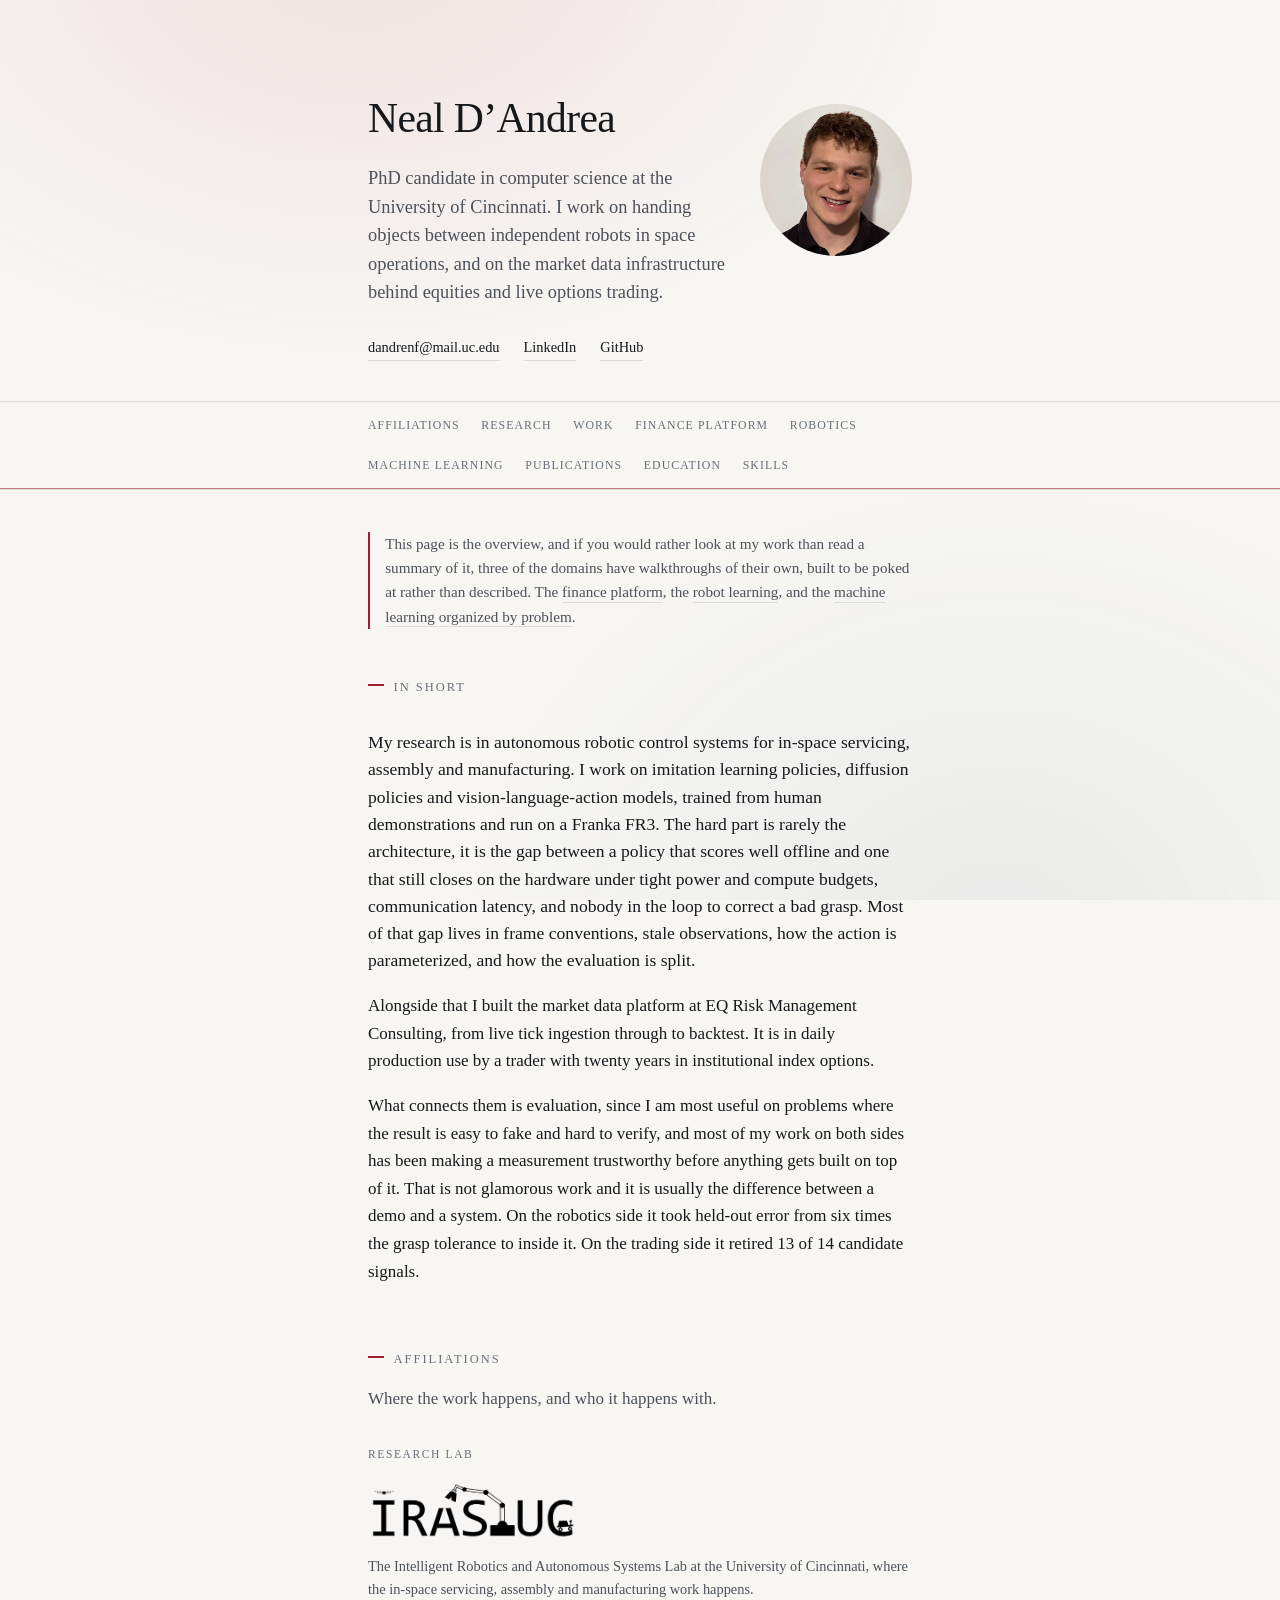
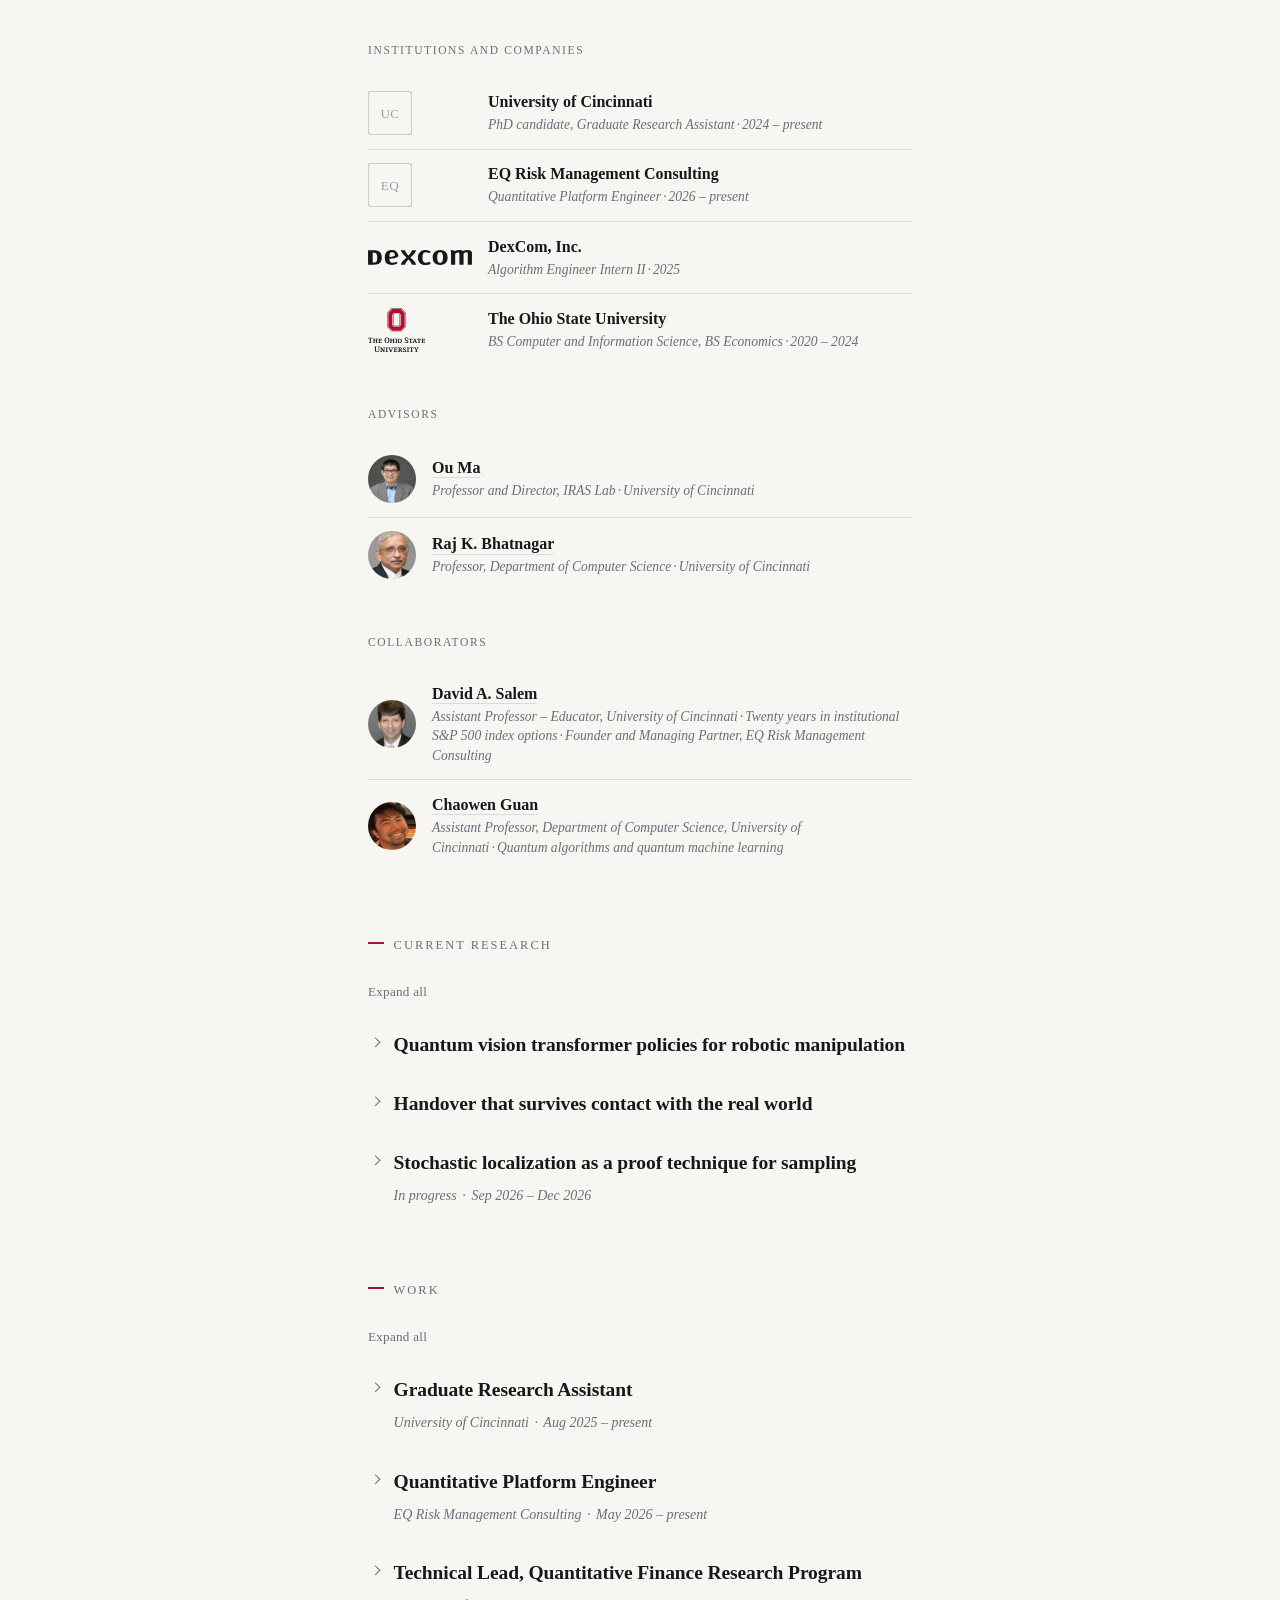
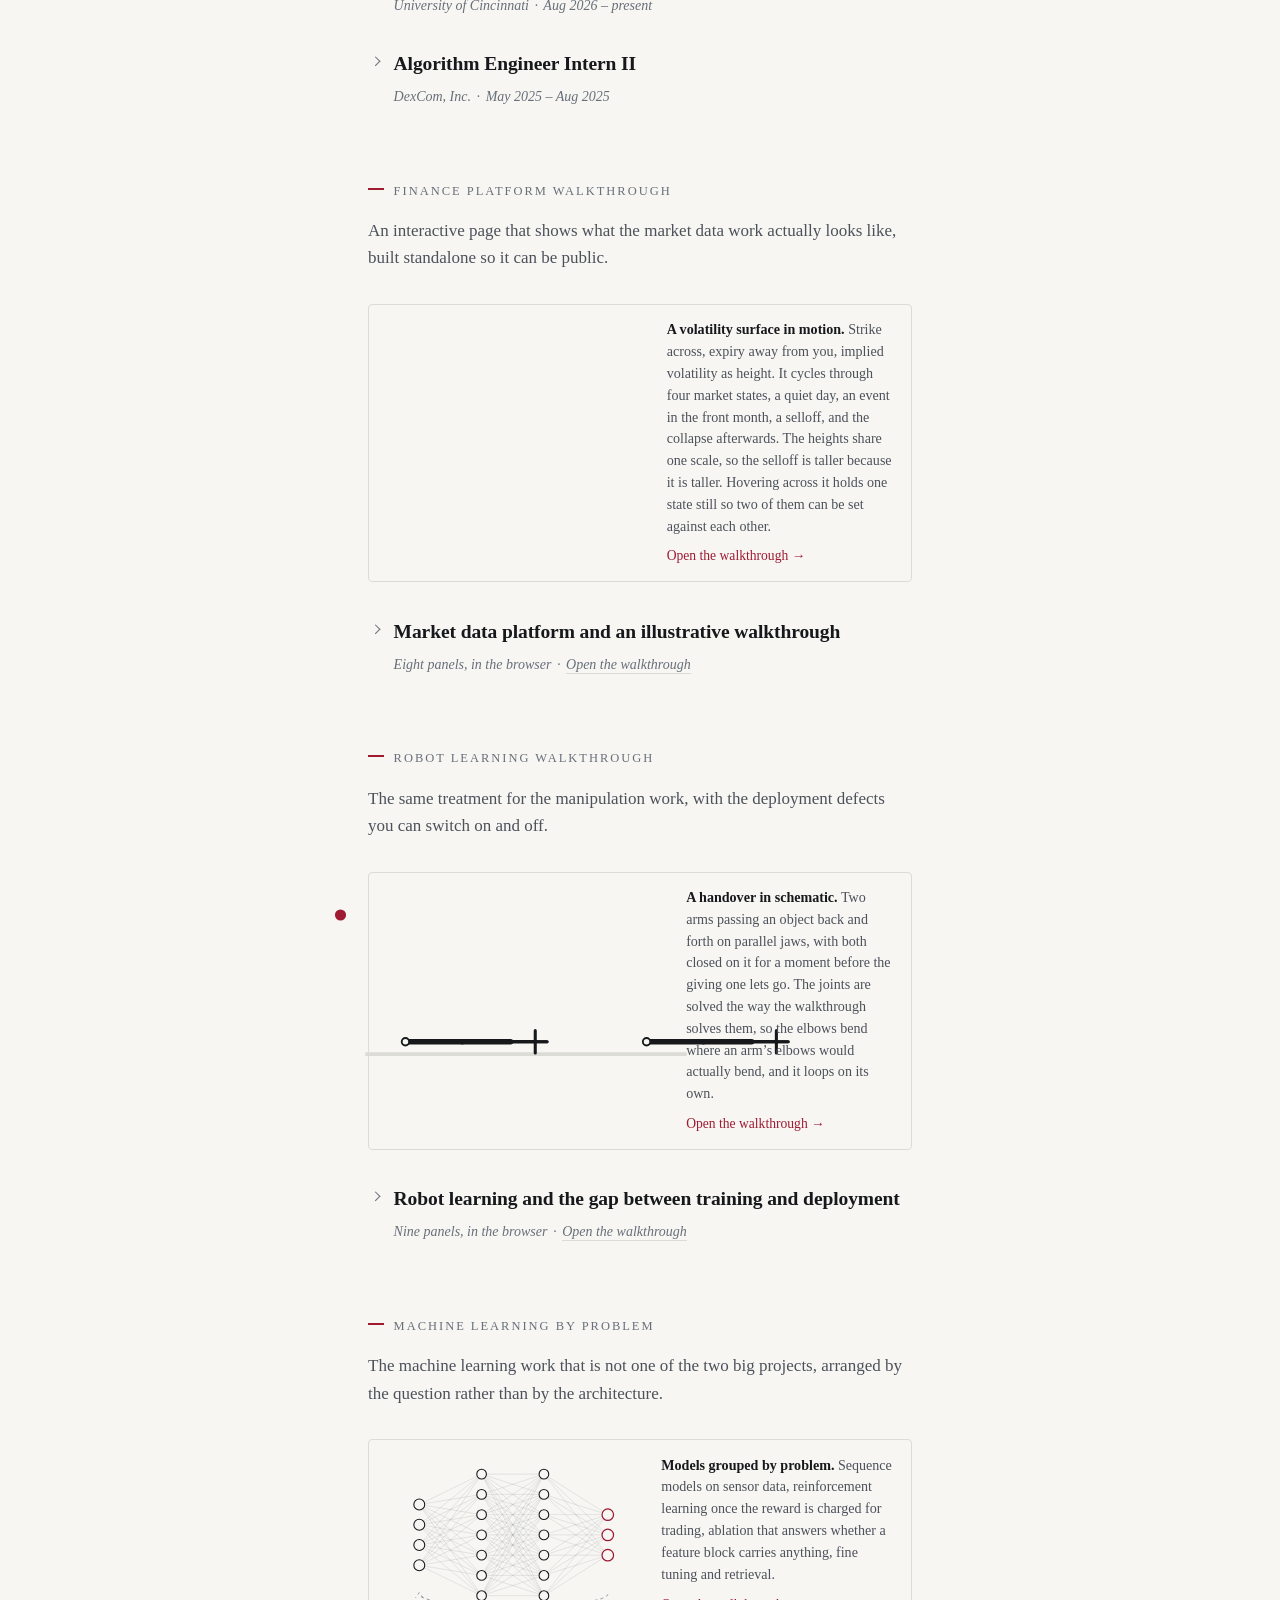
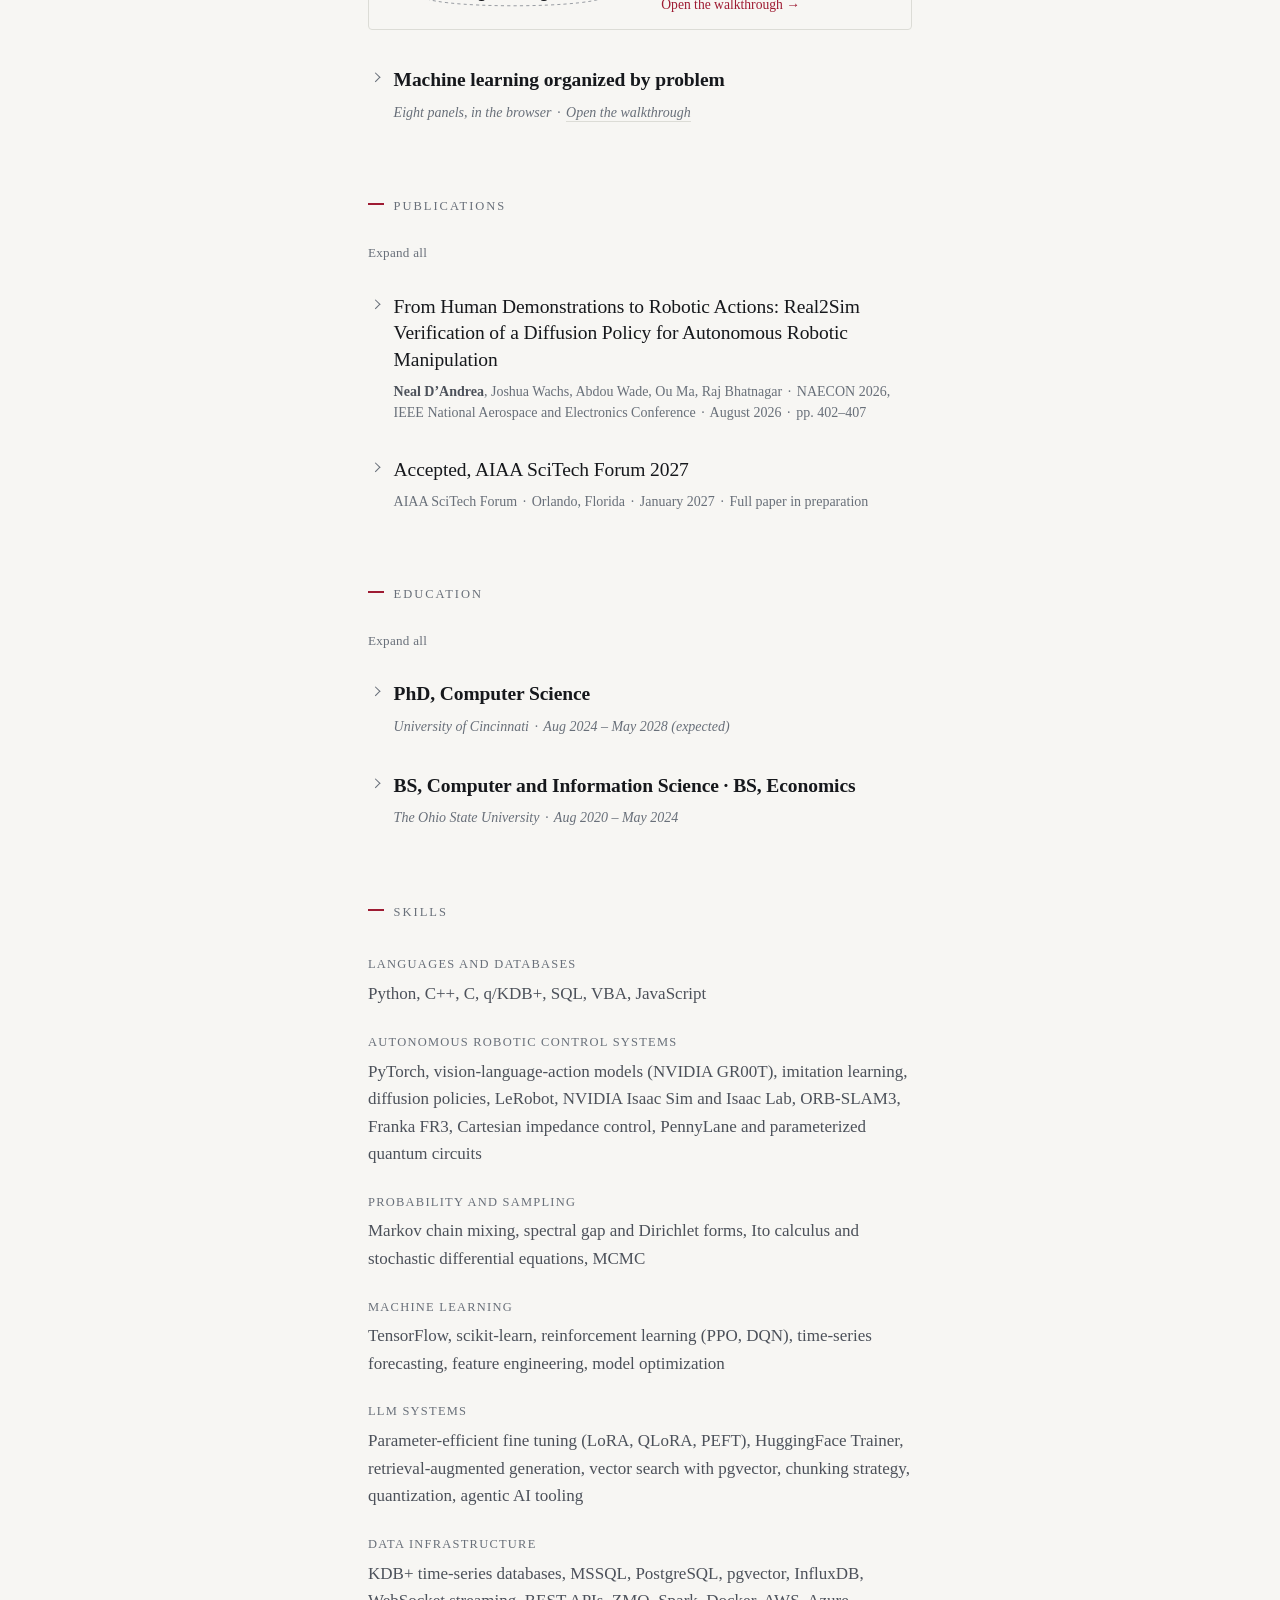
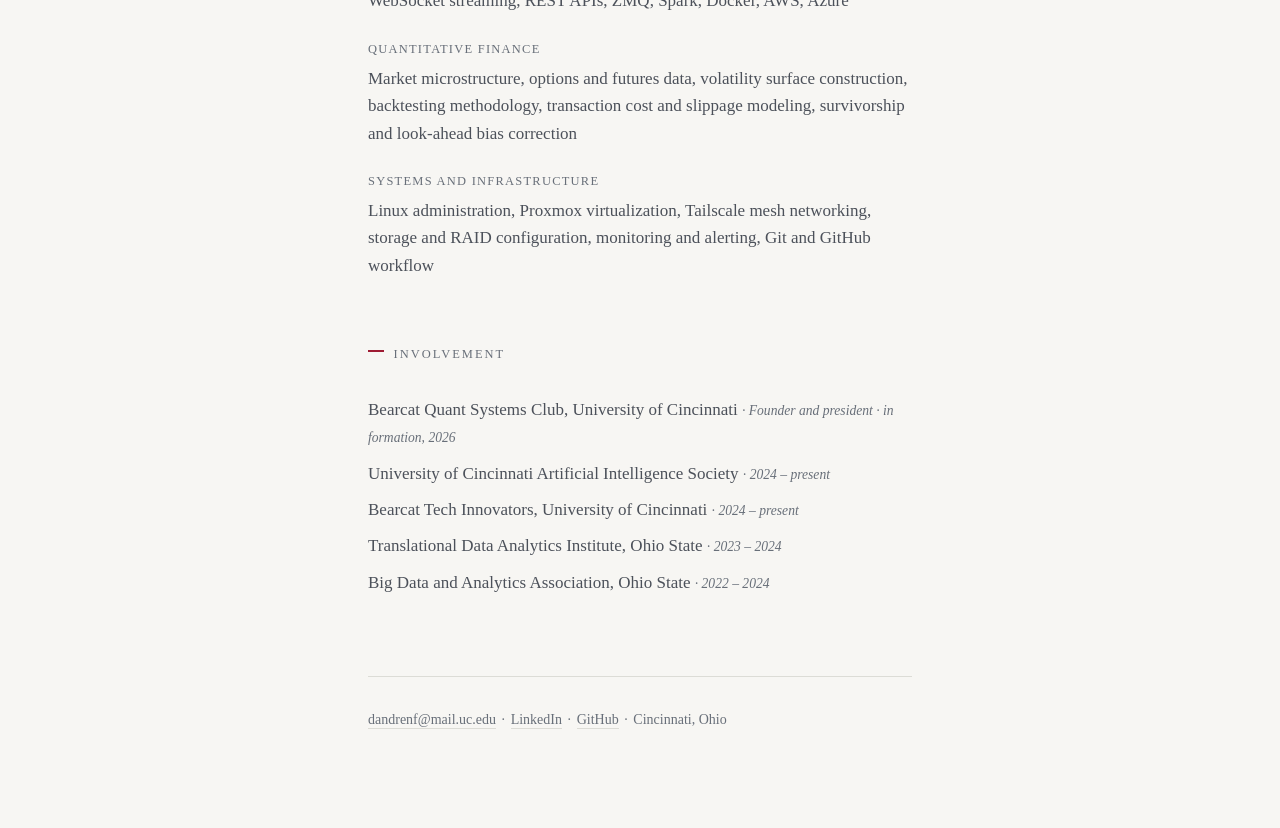
==== commit cec76032: "Drop the Projects section It held one entry, and the machine learning walkthrough already covers the" ====
--- a/index.html
+++ b/index.html
@@ -56,7 +56,6 @@
     <li><a href="#robotics-demo">Robotics</a></li>
     <li><a href="#models-demo">Machine learning</a></li>
     <li><a href="#publications">Publications</a></li>
-    <li><a href="#projects">Projects</a></li>
     <li><a href="#education">Education</a></li>
     <li><a href="#skills">Skills</a></li>
   </ul>
@@ -973,30 +972,6 @@
   </details>
 </section>
 
-<section id="projects">
-  <h2>Projects</h2>
-
-  <details class="entry compact project">
-    <summary>
-      <h3>Deep learning models for sequential sensor data</h3>
-    </summary>
-    <ul>
-      <li>
-        CNN, LSTM and autoencoder architectures in PyTorch predicting
-        experimental outcomes from time-series sensor data, using packed LSTM
-        sequences to handle variable-length series efficiently.
-      </li>
-      <li>
-        Dropout, ReduceLROnPlateau scheduling and systematic hyperparameter
-        tuning across Adam and SGD. Diagnosed and resolved NaN-loss training
-        instabilities through architecture and parameter changes.
-      </li>
-      <li>
-        Exported to ONNX for computational graph validation in Netron.
-      </li>
-    </ul>
-  </details>
-</section>
 
 <section id="education">
   <h2>Education</h2>
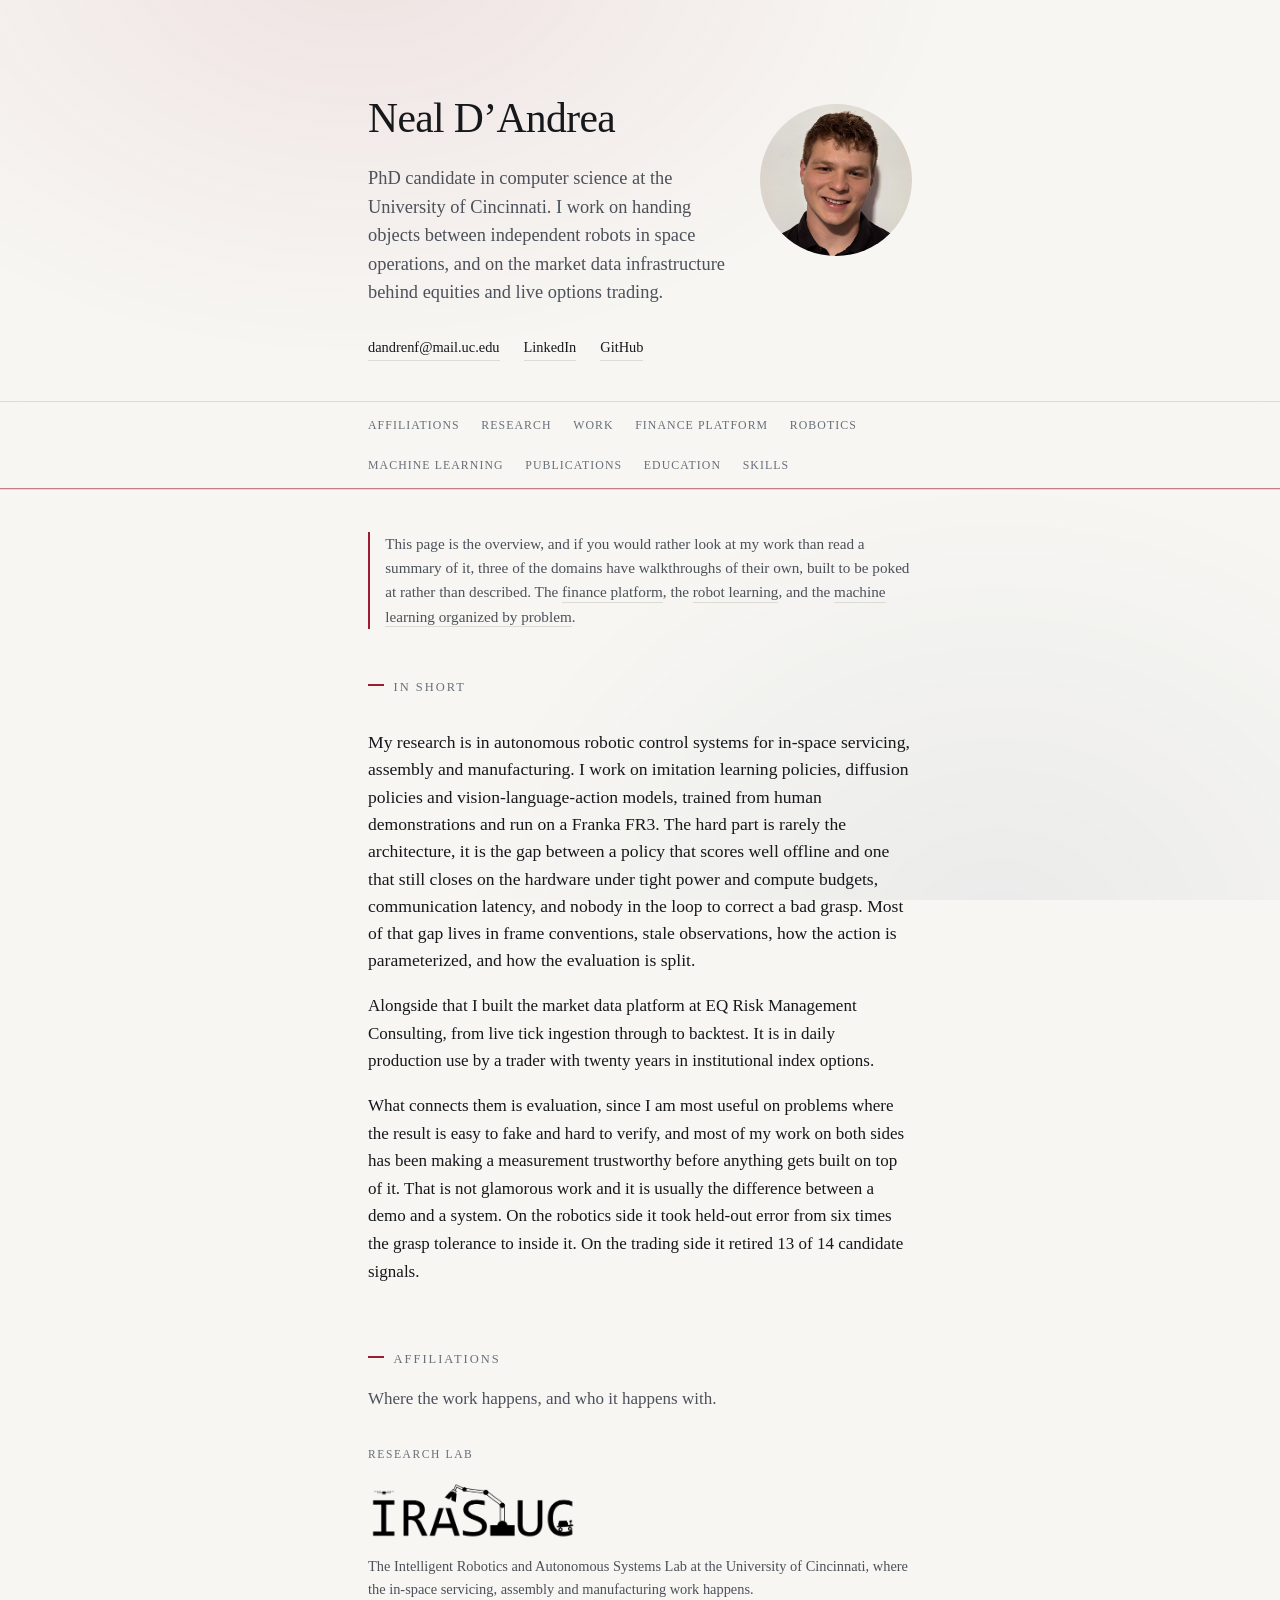
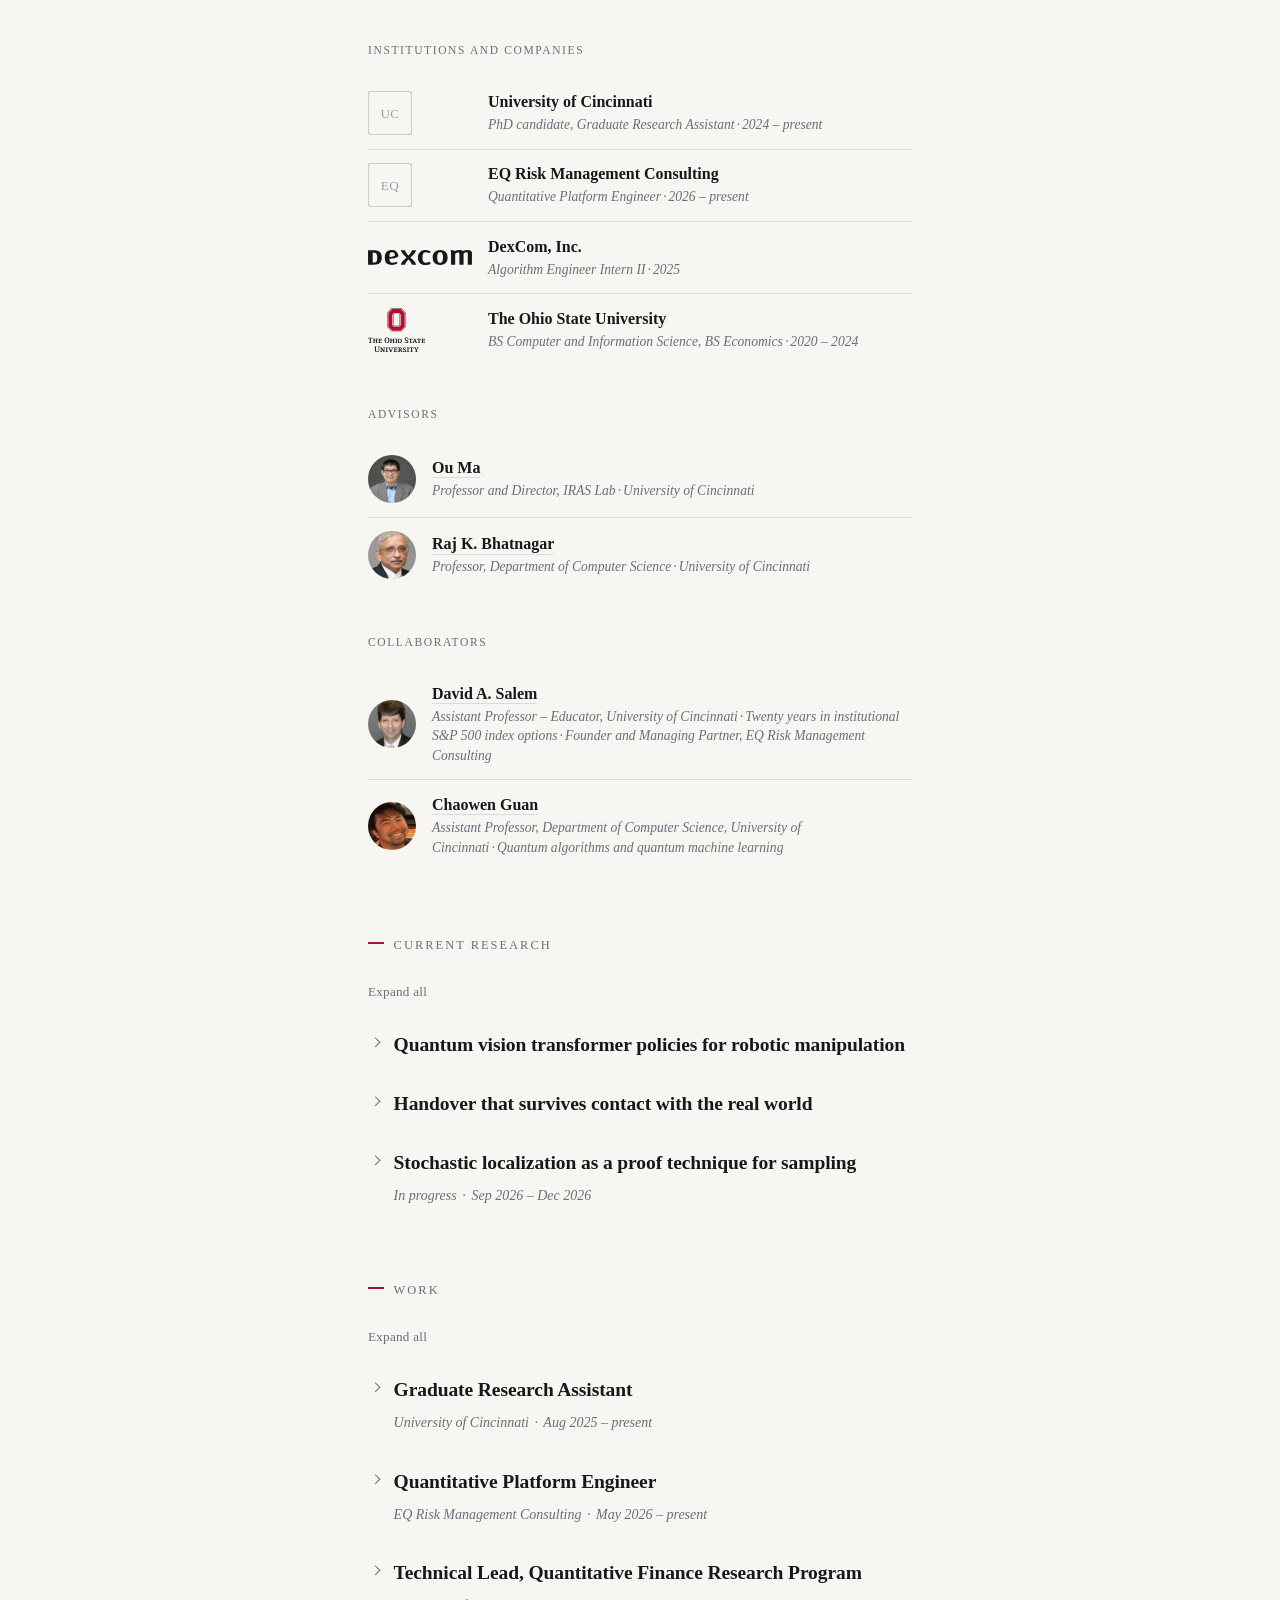
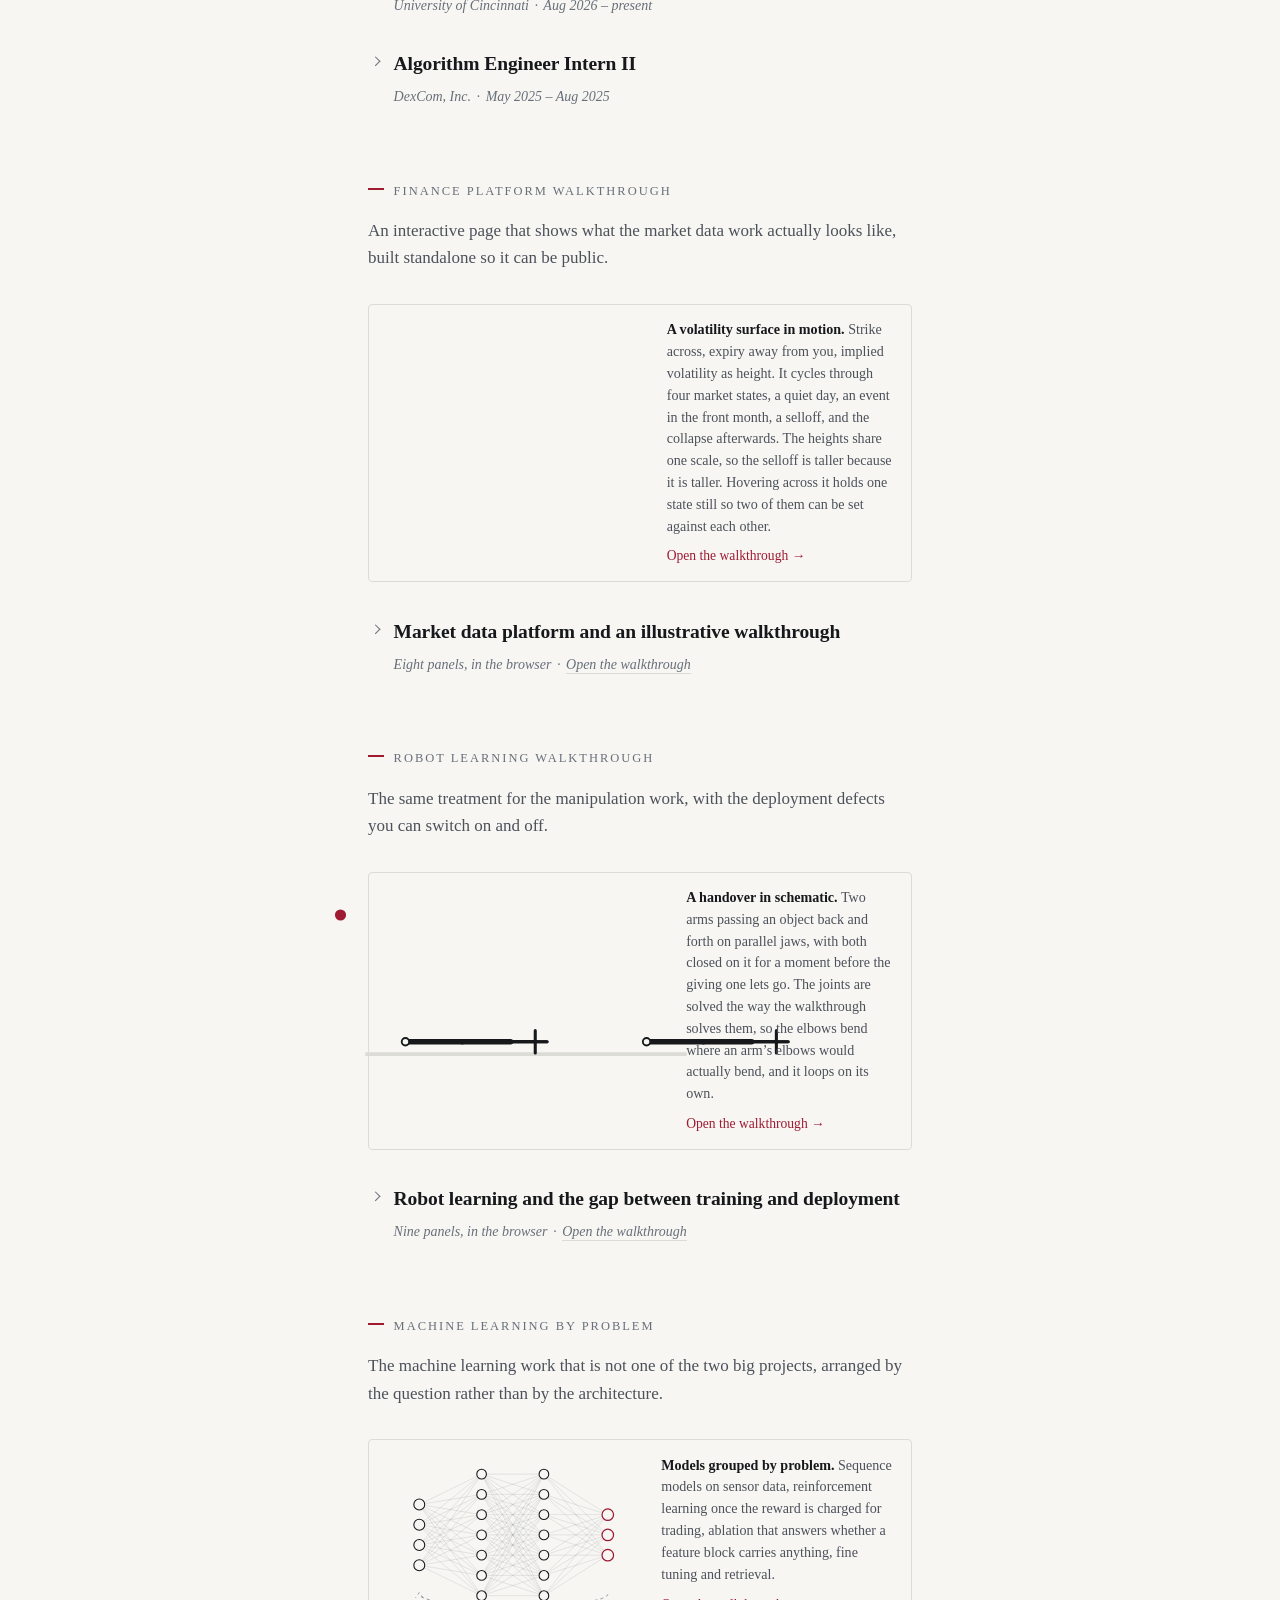
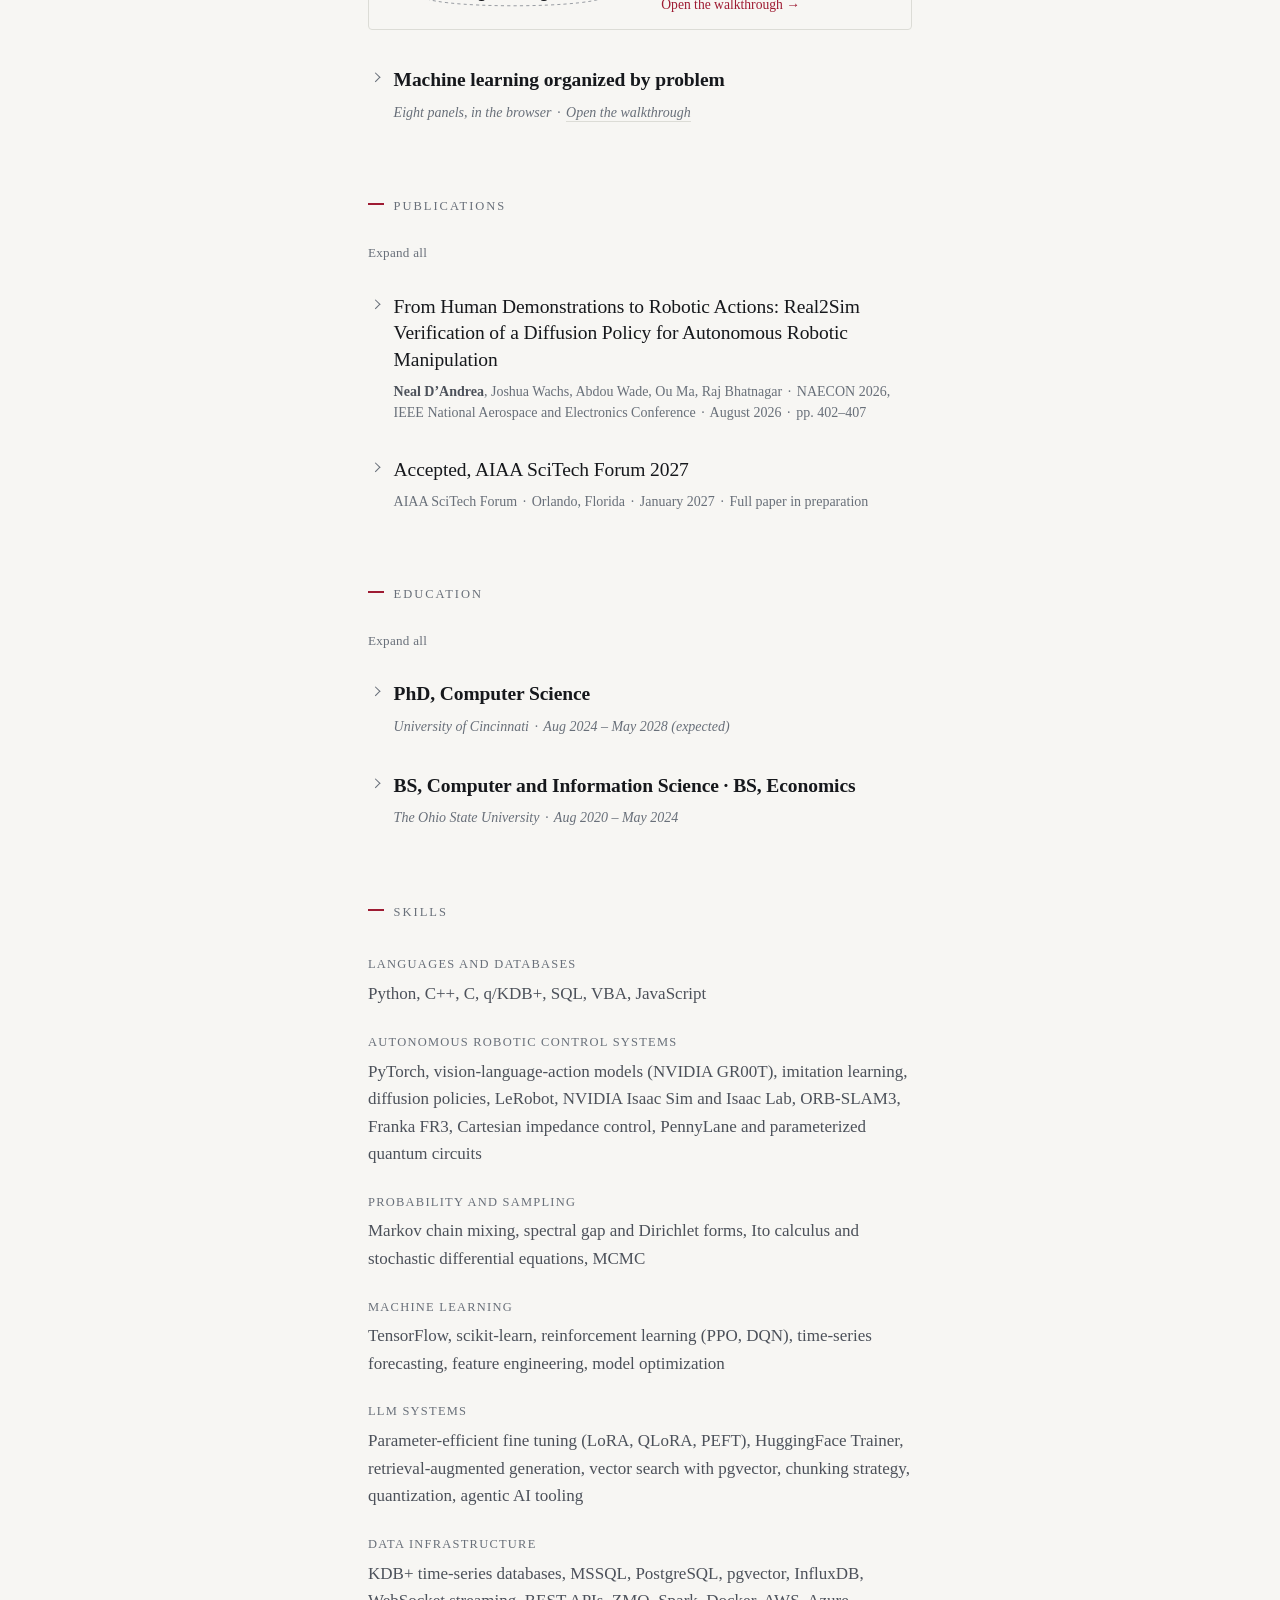
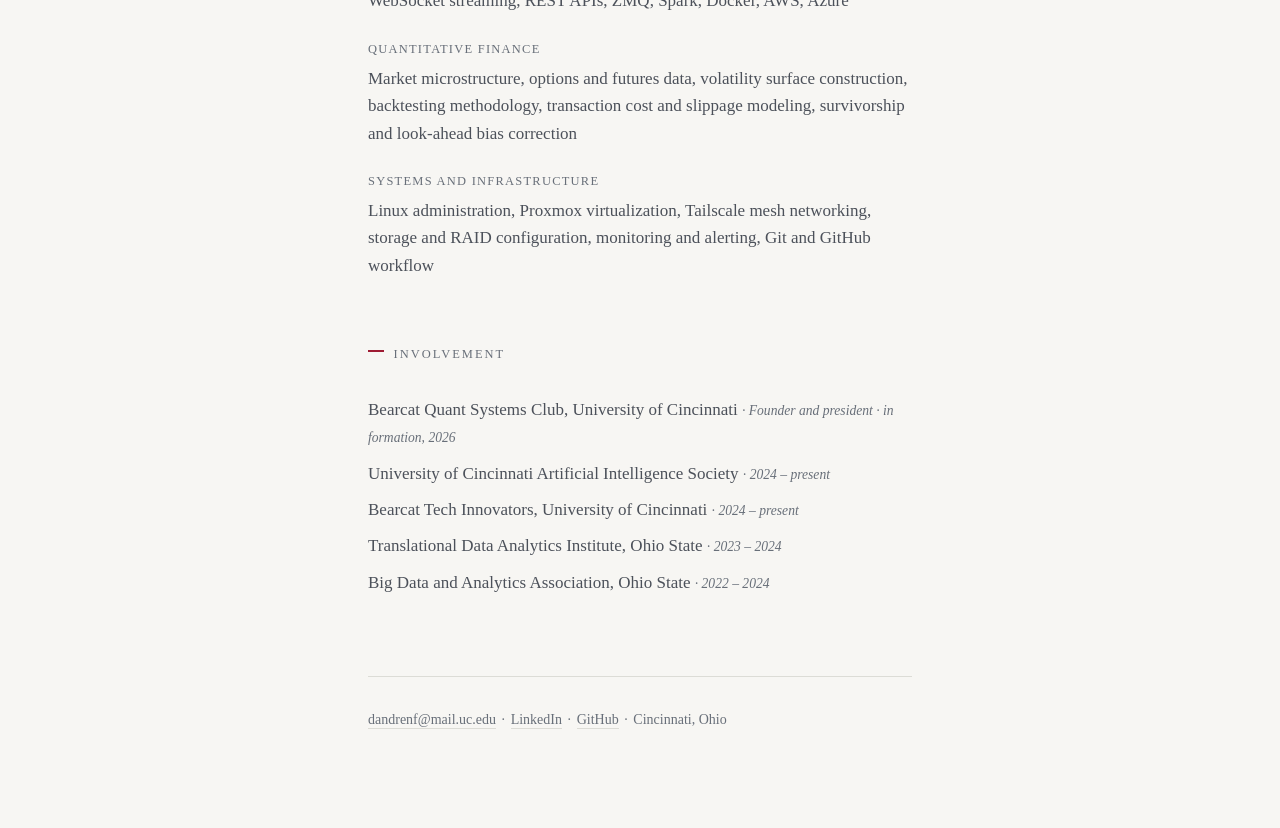
==== commit 7fe7bd91: "Cite the two papers the localization work is built on Montanari's expository account of sampling, di" ====
--- a/index.html
+++ b/index.html
@@ -390,6 +390,26 @@
       problem statement, the preliminaries, and a rigorous proof of the mixing
       bound and its complexity, and I will post what comes out of it when it is done.
     </p>
+    <p>
+      The two papers the project is working from are these.
+    </p>
+    <ul>
+      <li>
+        Andrea Montanari,
+        <a href="https://arxiv.org/abs/2305.10690">Sampling, Diffusions, and
+        Stochastic Localization</a>, arXiv 2305.10690, 2023. The expository
+        account that puts diffusion-based samplers and stochastic localization
+        in one framework, and the source of the observation process above.
+      </li>
+      <li>
+        Ahmed El Alaoui, Andrea Montanari and Mark Sellke,
+        <a href="https://arxiv.org/abs/2203.05093">Sampling from the
+        Sherrington-Kirkpatrick Gibbs measure via algorithmic stochastic
+        localization</a>, arXiv 2203.05093, 2022. Localization used as an
+        algorithm rather than as a proof device, sampling in polynomial time
+        from a spin glass above the transition temperature.
+      </li>
+    </ul>
   </details>
 </section>
 
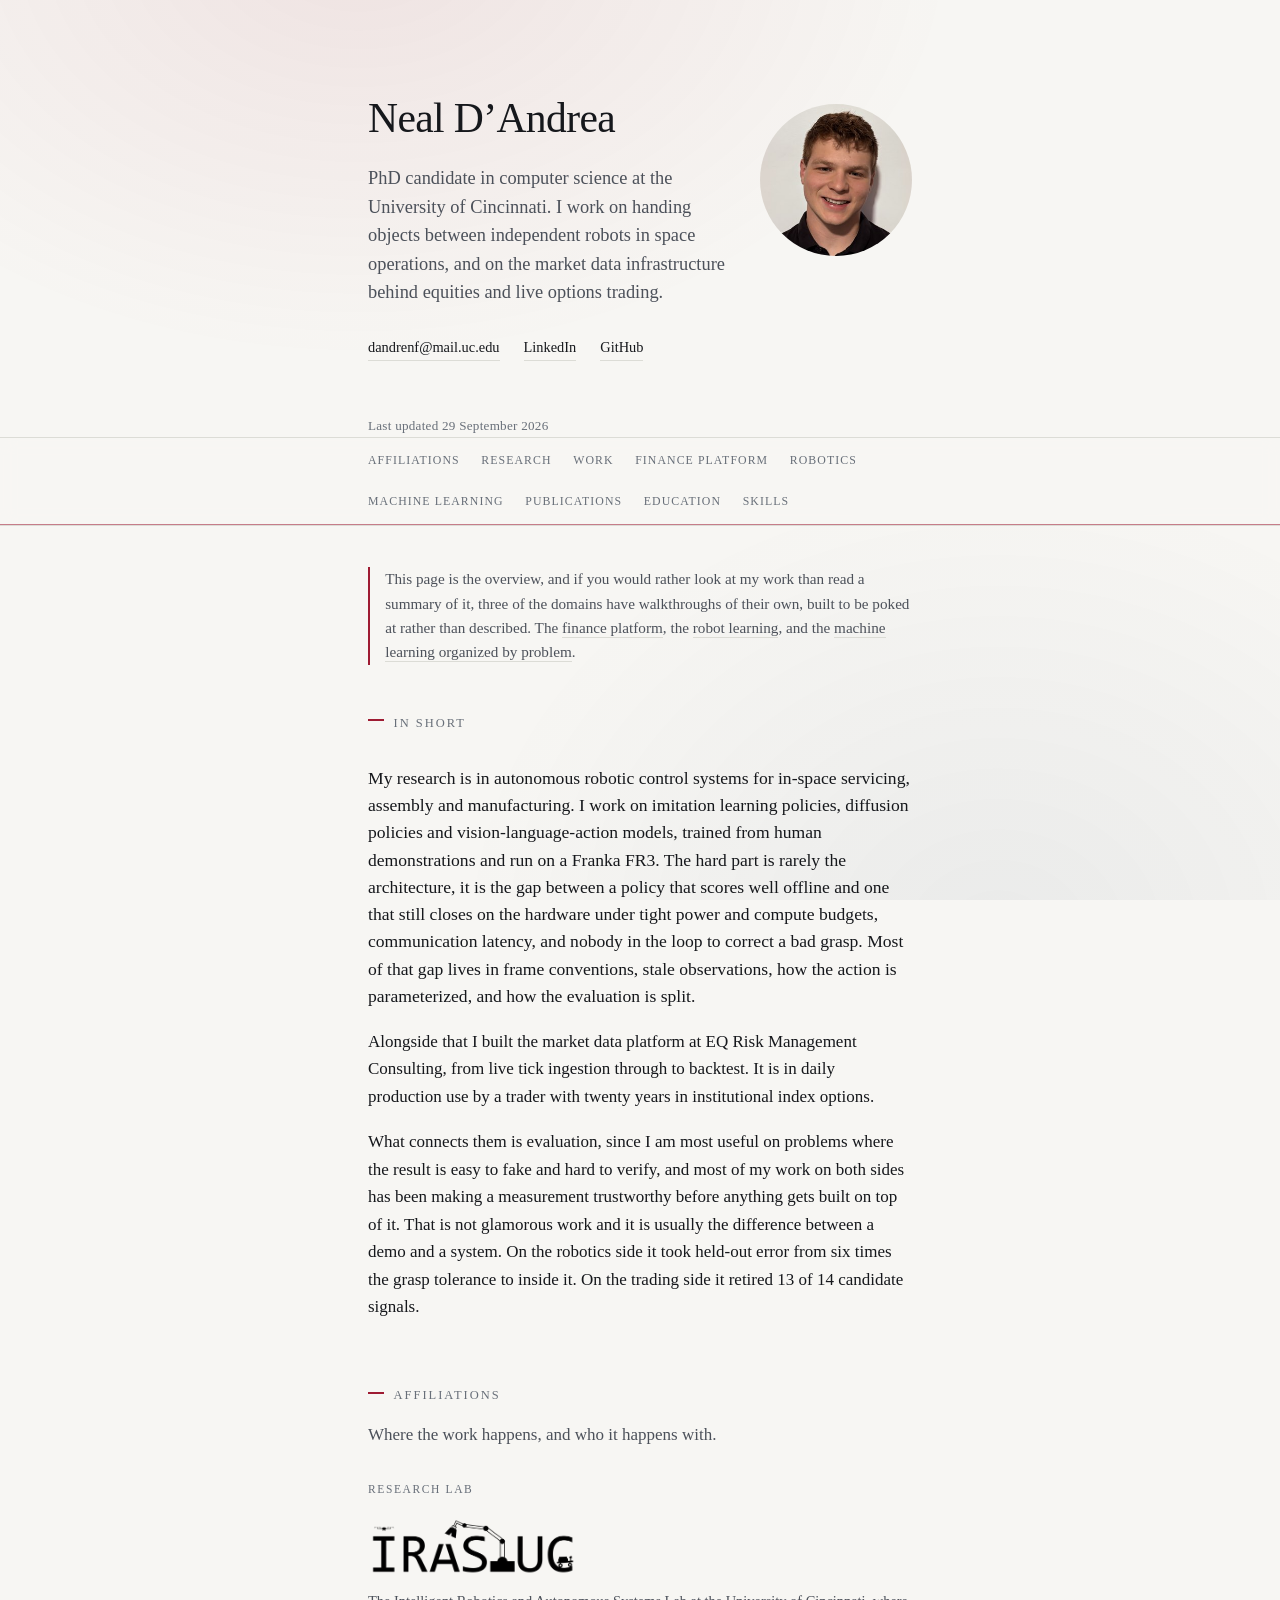
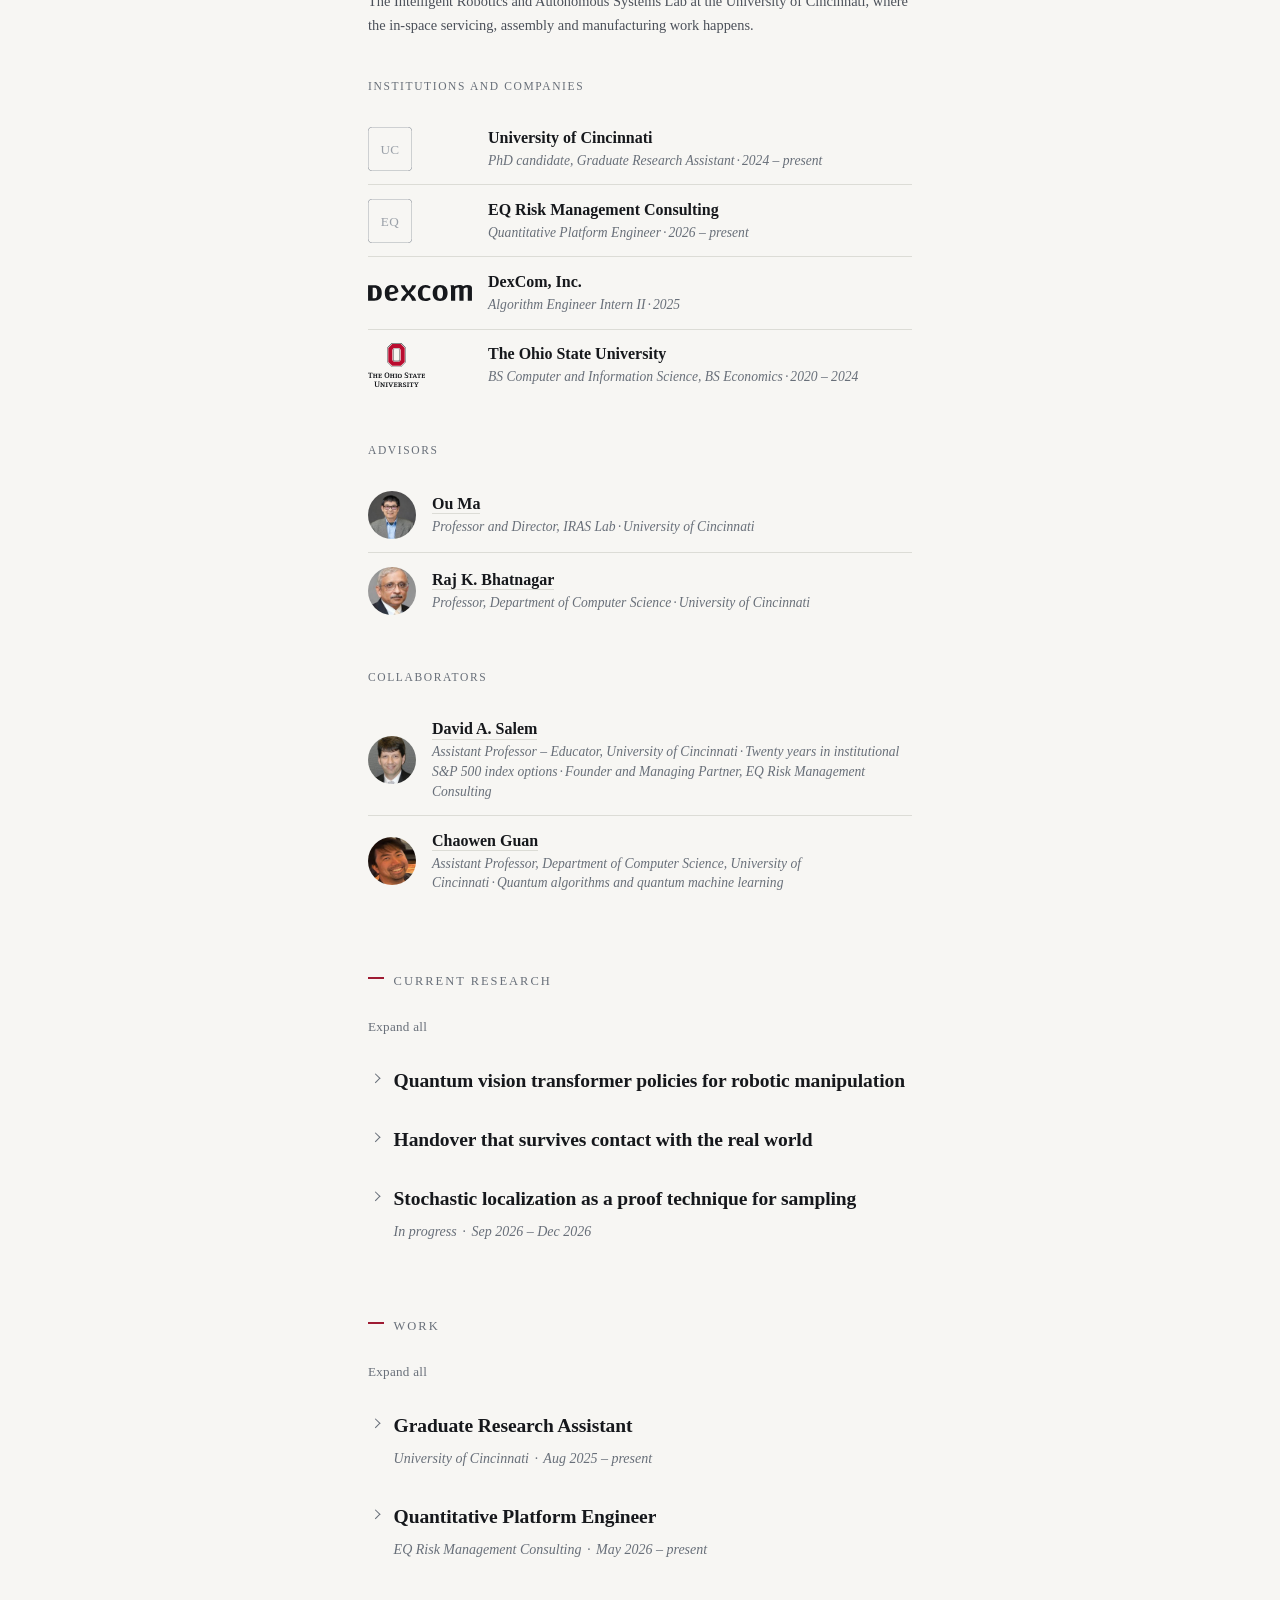
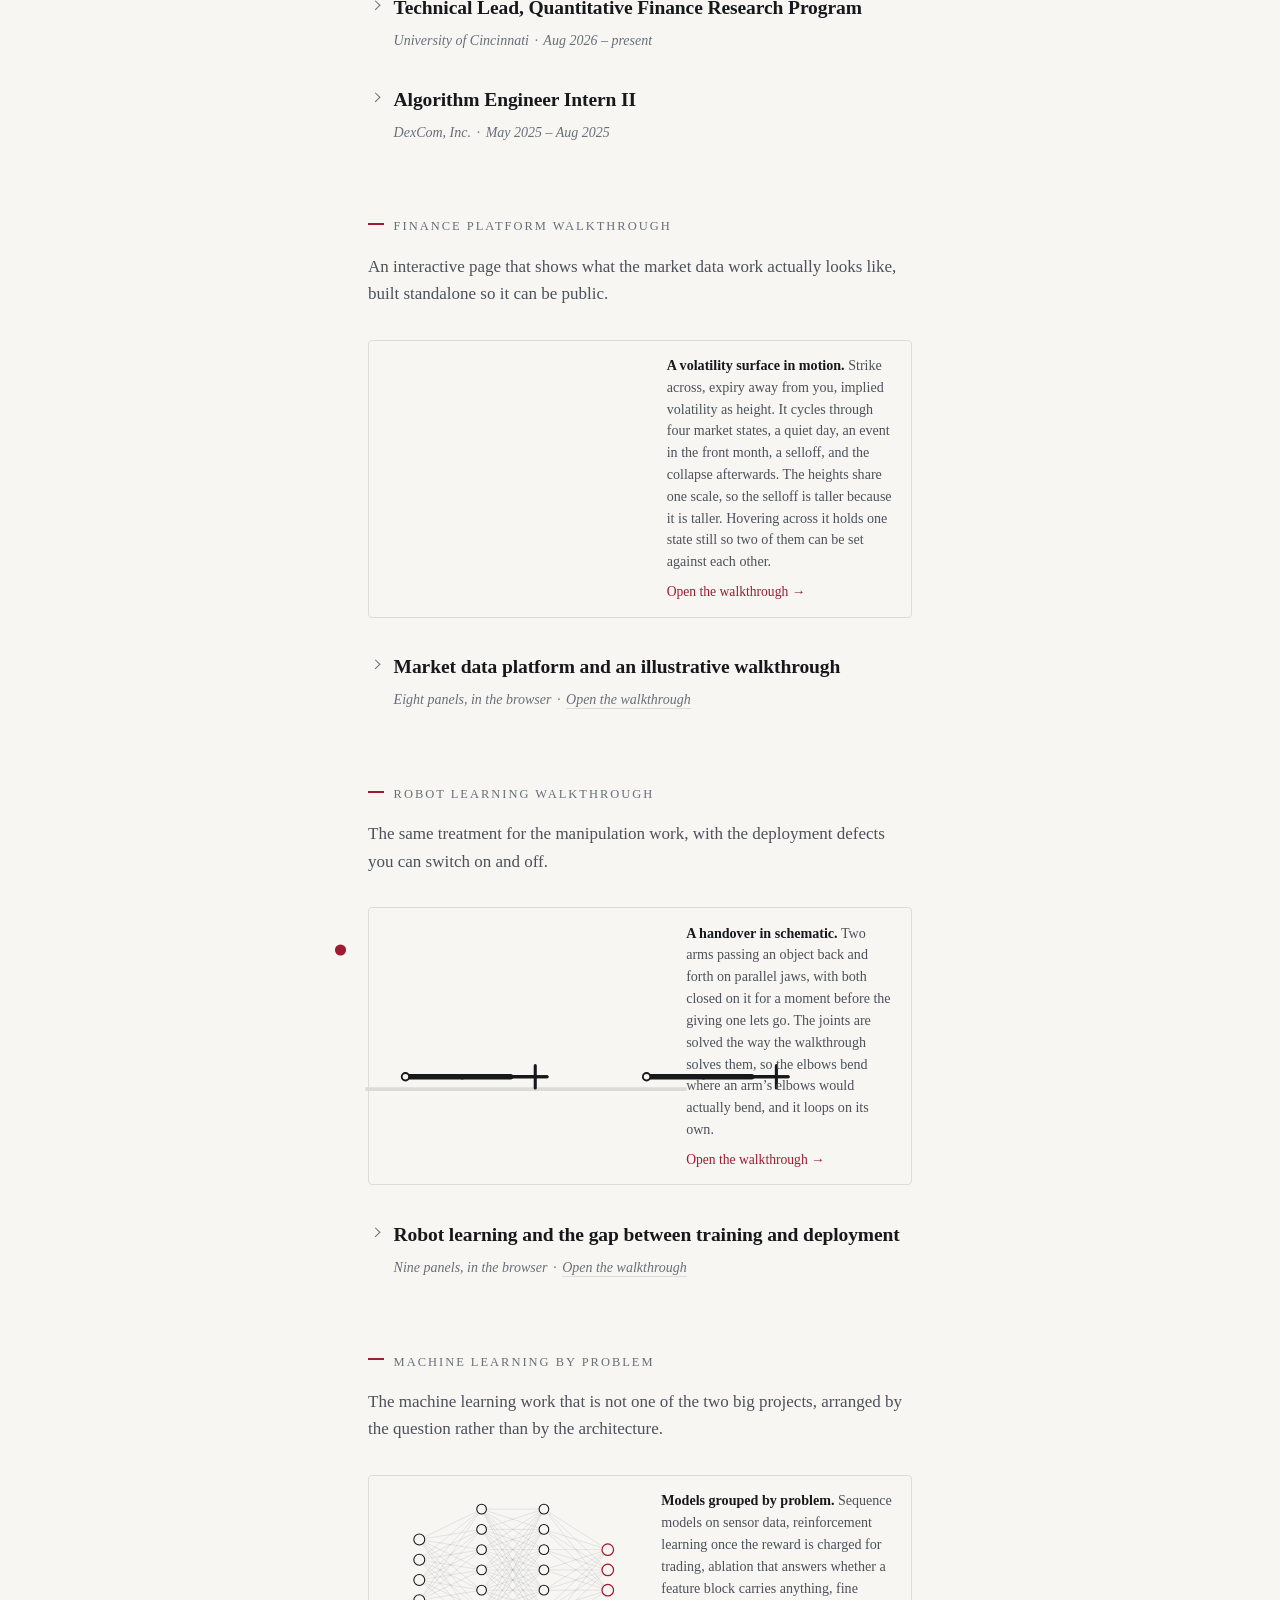
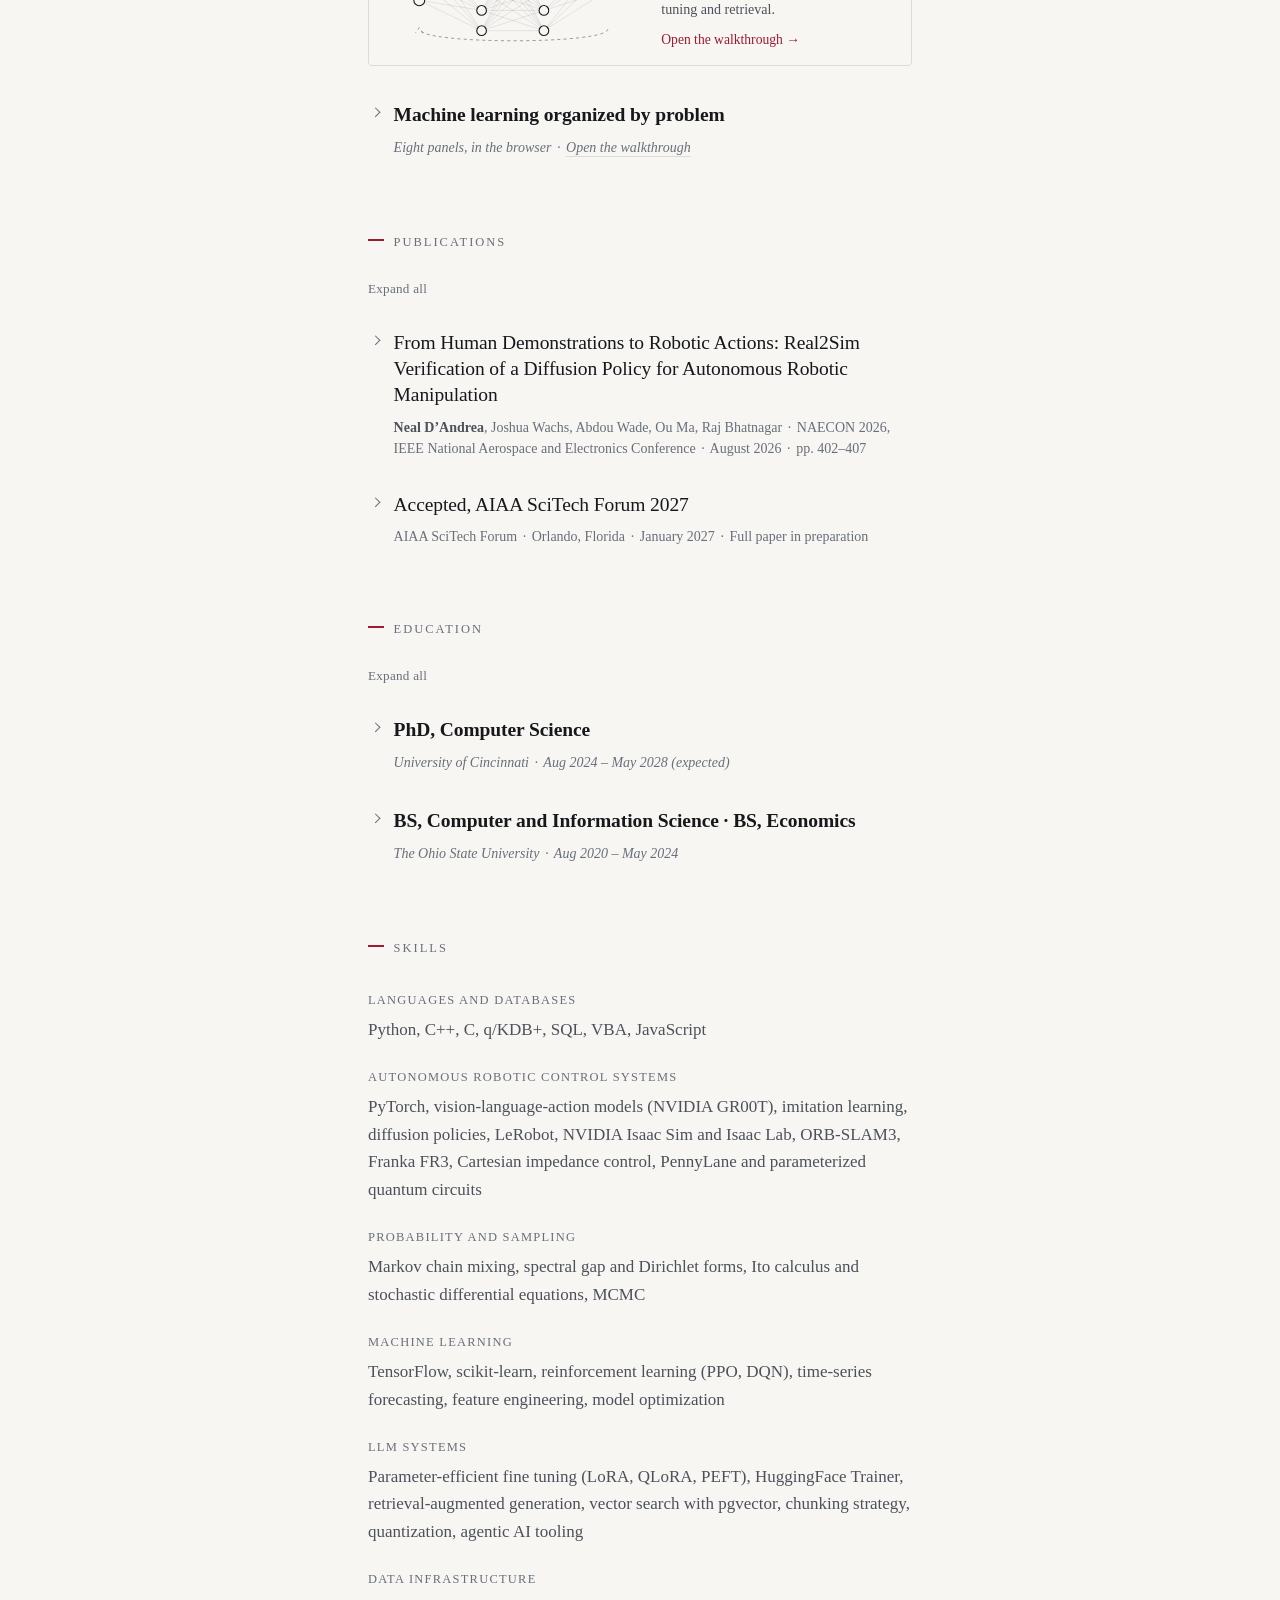
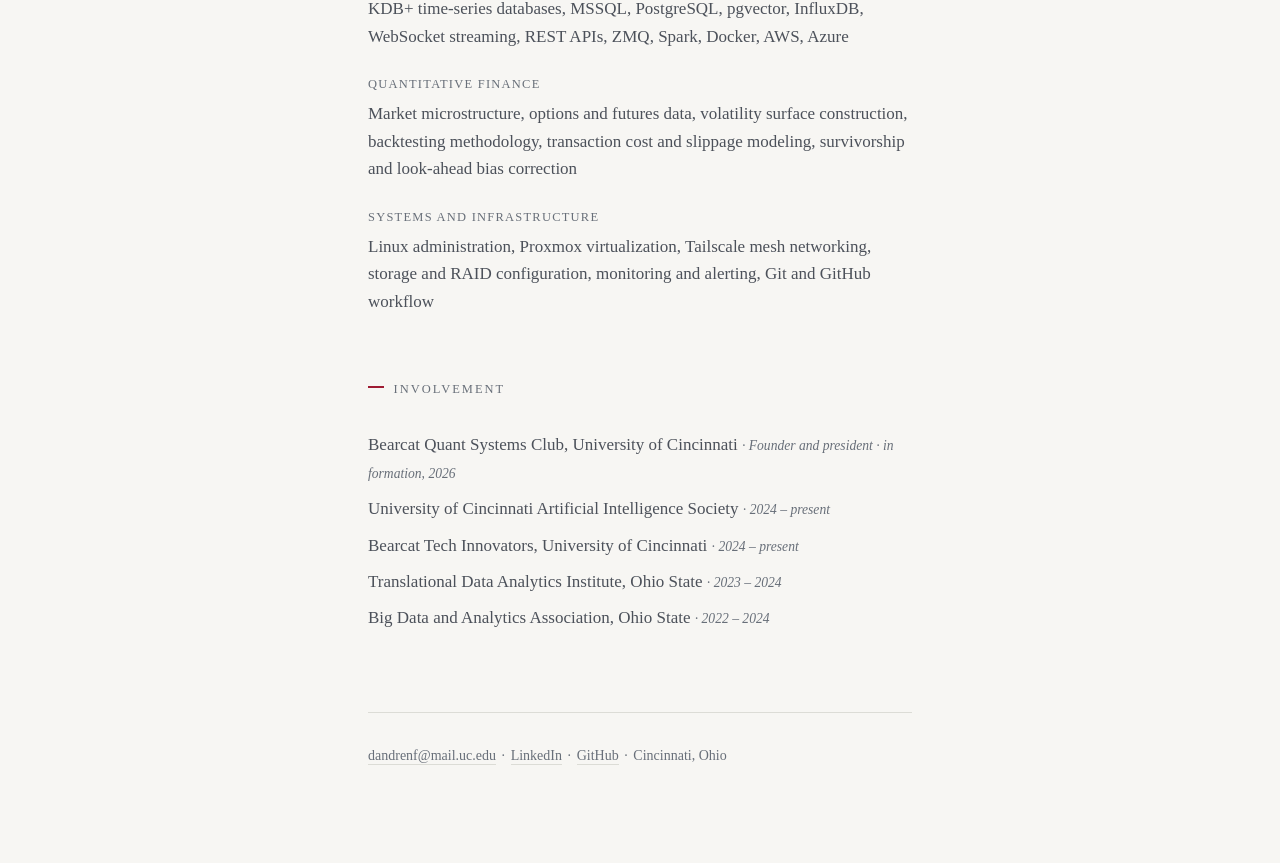
==== commit e685c45a: "Show when the page was last updated It sits under the contact links and above the section nav, small" ====
--- a/index.html
+++ b/index.html
@@ -5,7 +5,7 @@
 <meta name="viewport" content="width=device-width, initial-scale=1">
 <title>Neal D'Andrea</title>
 <meta name="description" content="Neal D'Andrea, PhD candidate in computer science at the University of Cincinnati. Autonomous robotic control systems for in-space manipulation, and market data infrastructure for equities and live options trading.">
-<link rel="stylesheet" href="style.css?v=c7dd4110">
+<link rel="stylesheet" href="style.css?v=8d9448d0">
 <link rel="icon" href="favicon.svg" type="image/svg+xml">
 <link rel="canonical" href="https://neal-dandrea.github.io/">
 
@@ -45,6 +45,9 @@
     <a href="https://www.linkedin.com/in/nealdandrea">LinkedIn</a>
     <a href="https://github.com/Neal-dandrea">GitHub</a>
   </nav>
+  <p class="updated">
+    Last updated <time datetime="2026-09-29">29 September 2026</time>
+  </p>
 </header>
 
 <nav class="sections" aria-label="Sections">
--- a/style.css
+++ b/style.css
@@ -208,6 +208,16 @@
 
   /* The bar is out of the flow now, so the space it held has to come back. */
   main { margin-top: 2.5rem; }
+}
+
+/* The date the page was last touched. tools/stamp.py rewrites it, so it is one
+   less thing to remember and one less thing to be quietly wrong about. A stale
+   date is worse than no date, because it tells a reader the work stopped. */
+.updated {
+  margin: 0.9rem 0 0;
+  font-size: 0.82rem;
+  color: var(--ink-faint);
+  letter-spacing: 0.02em;
 }
 
 /* Anchor targets clear the sticky bar. */
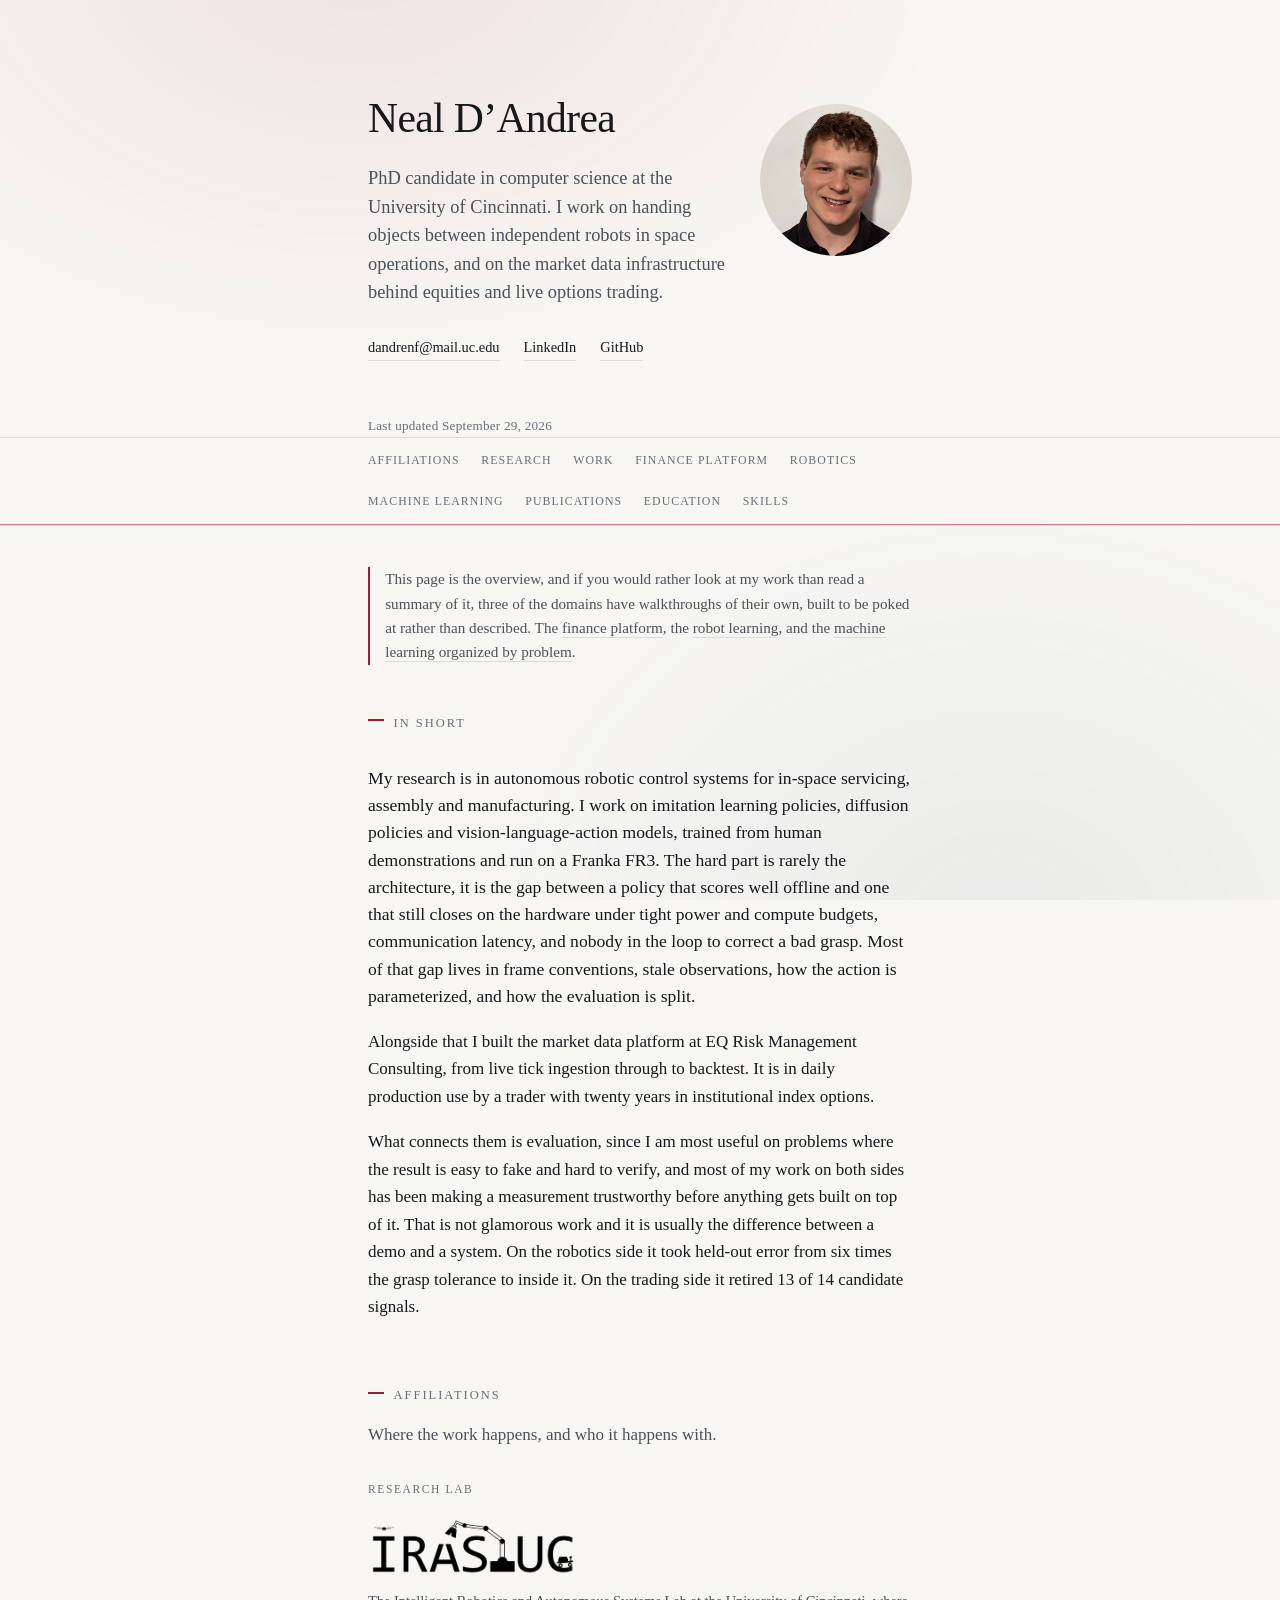
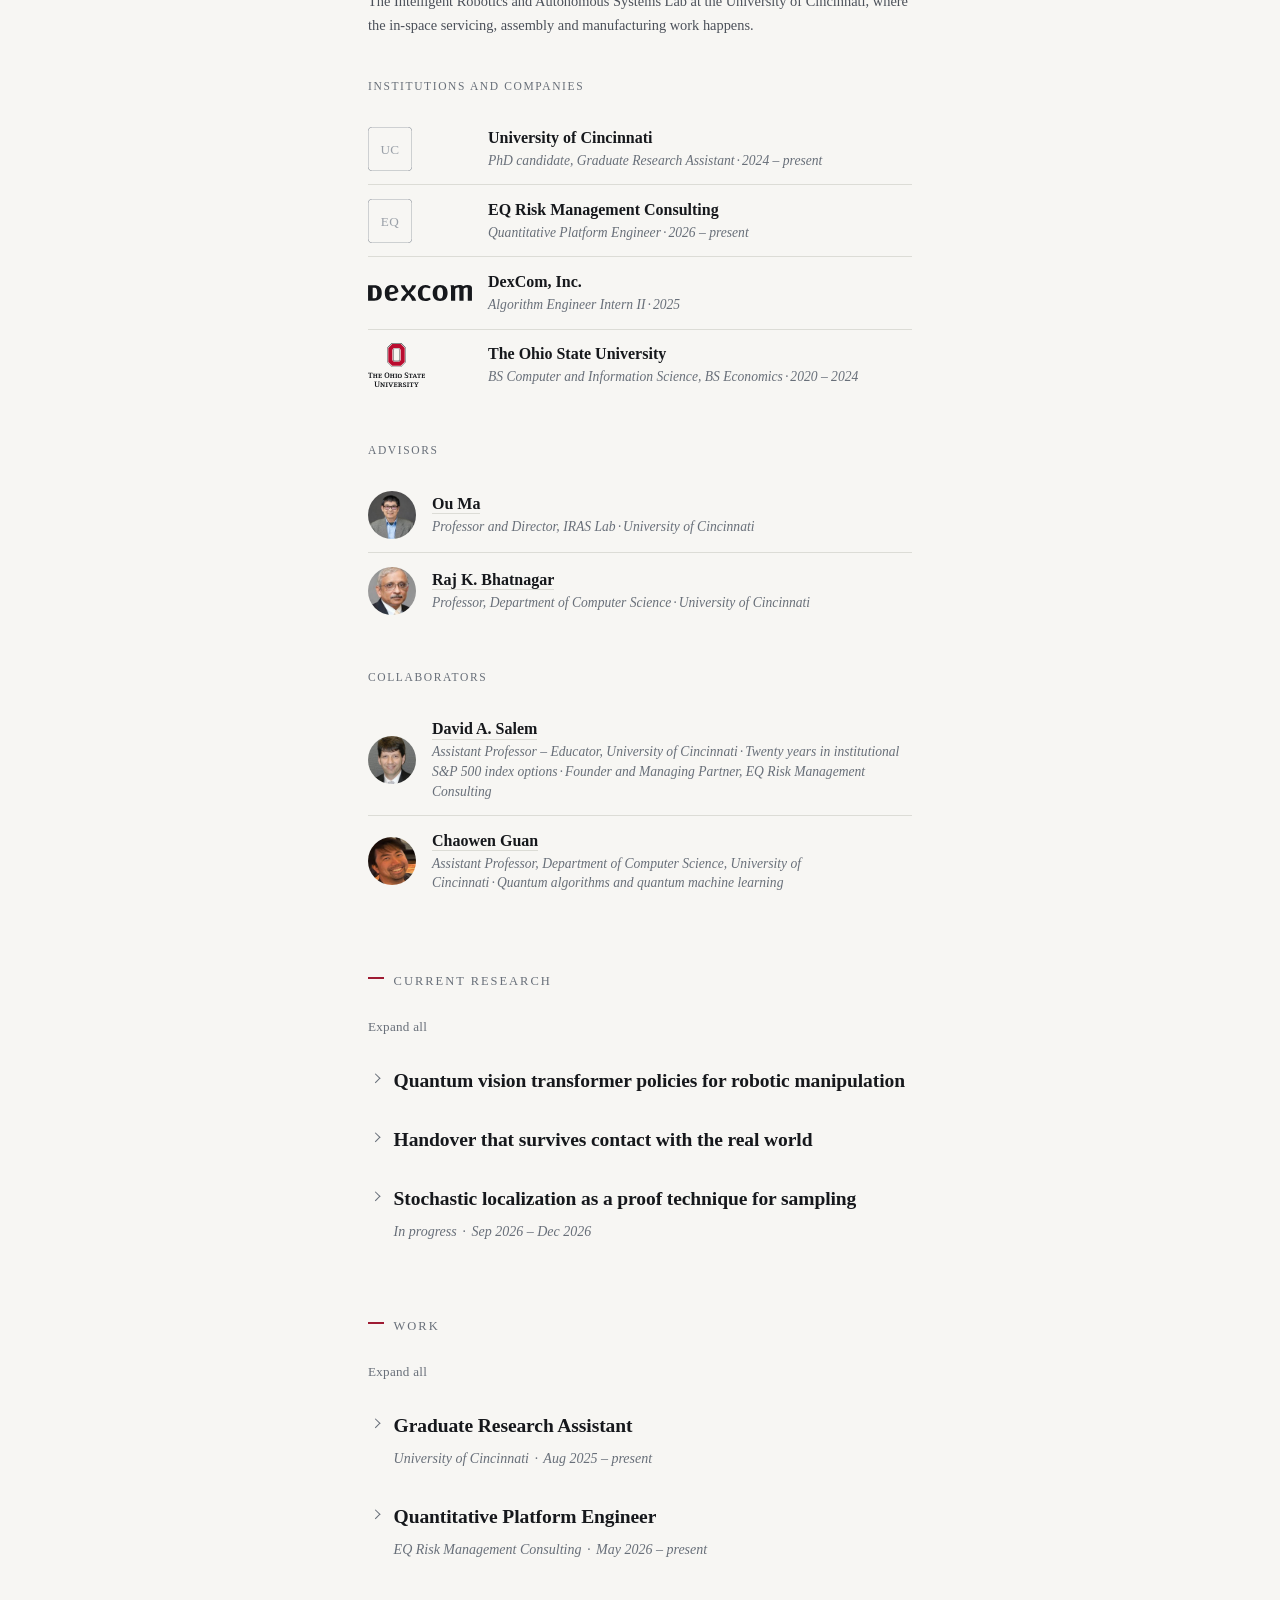
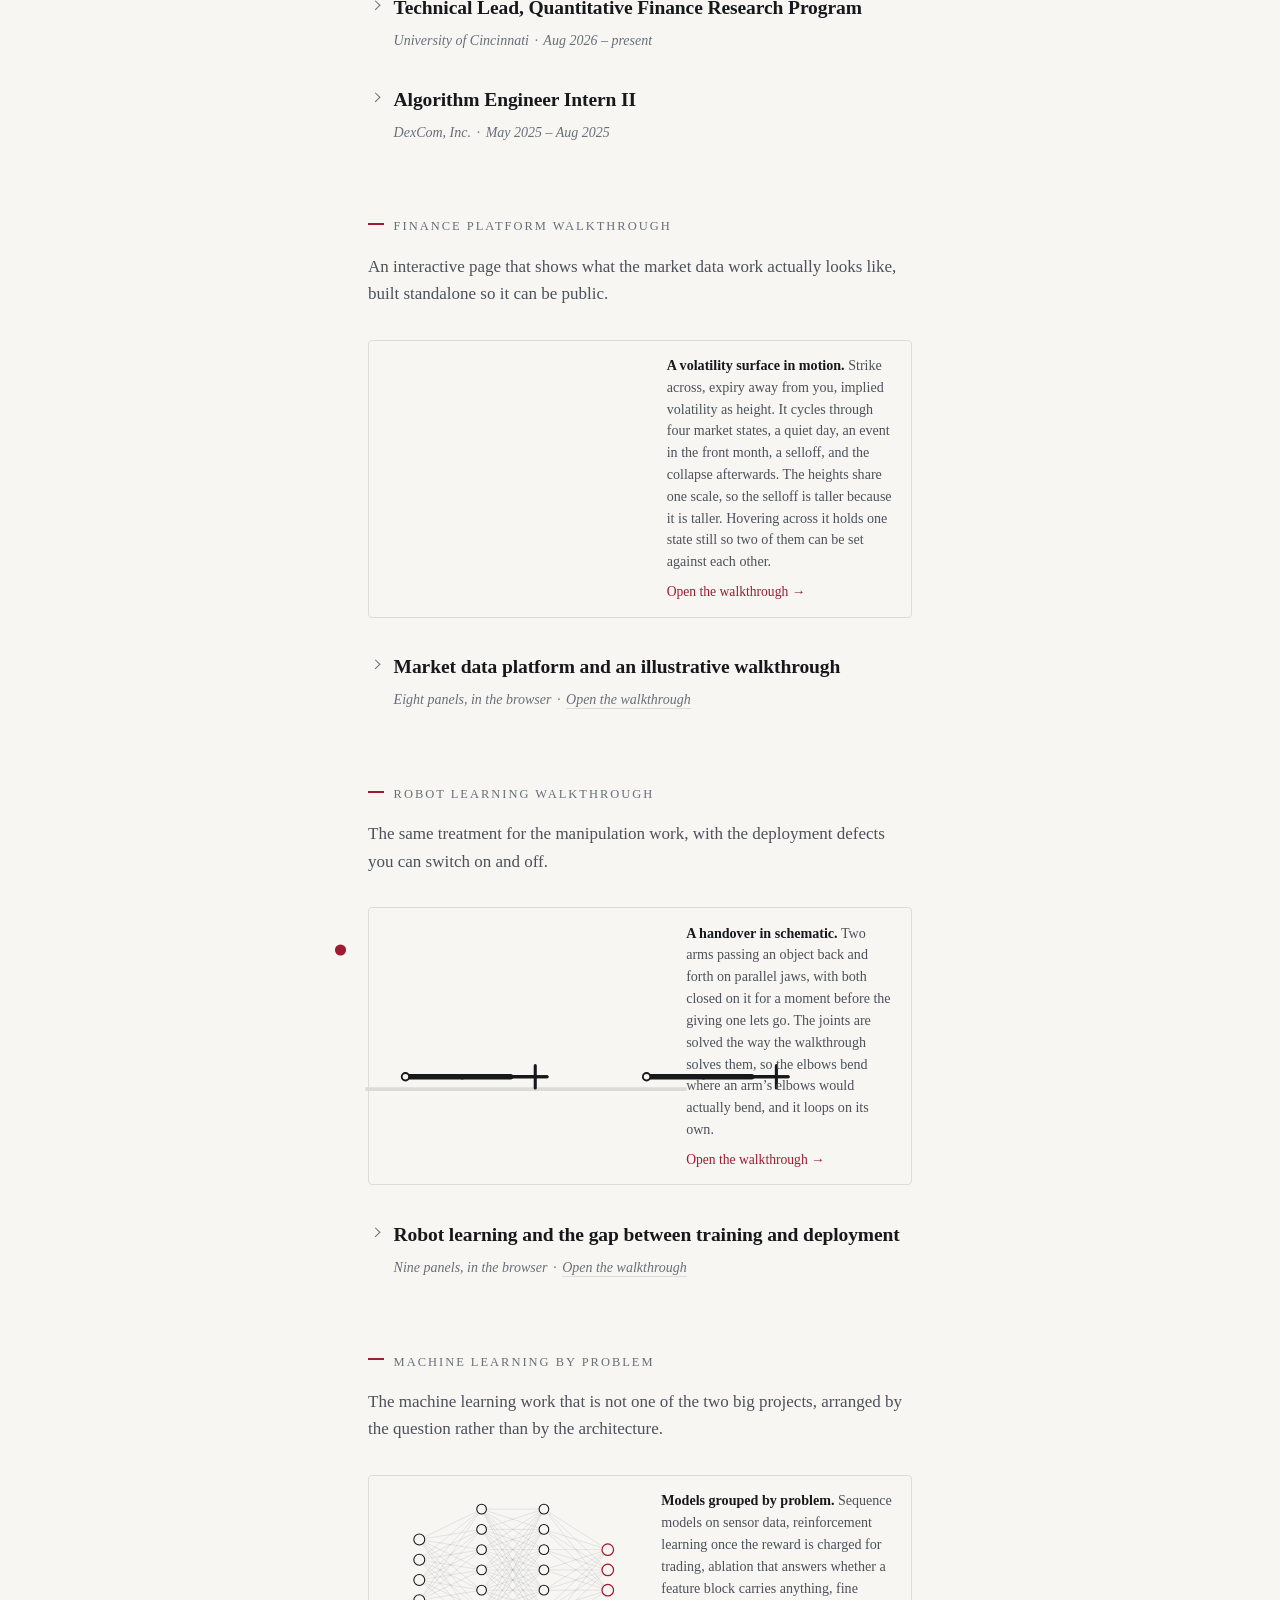
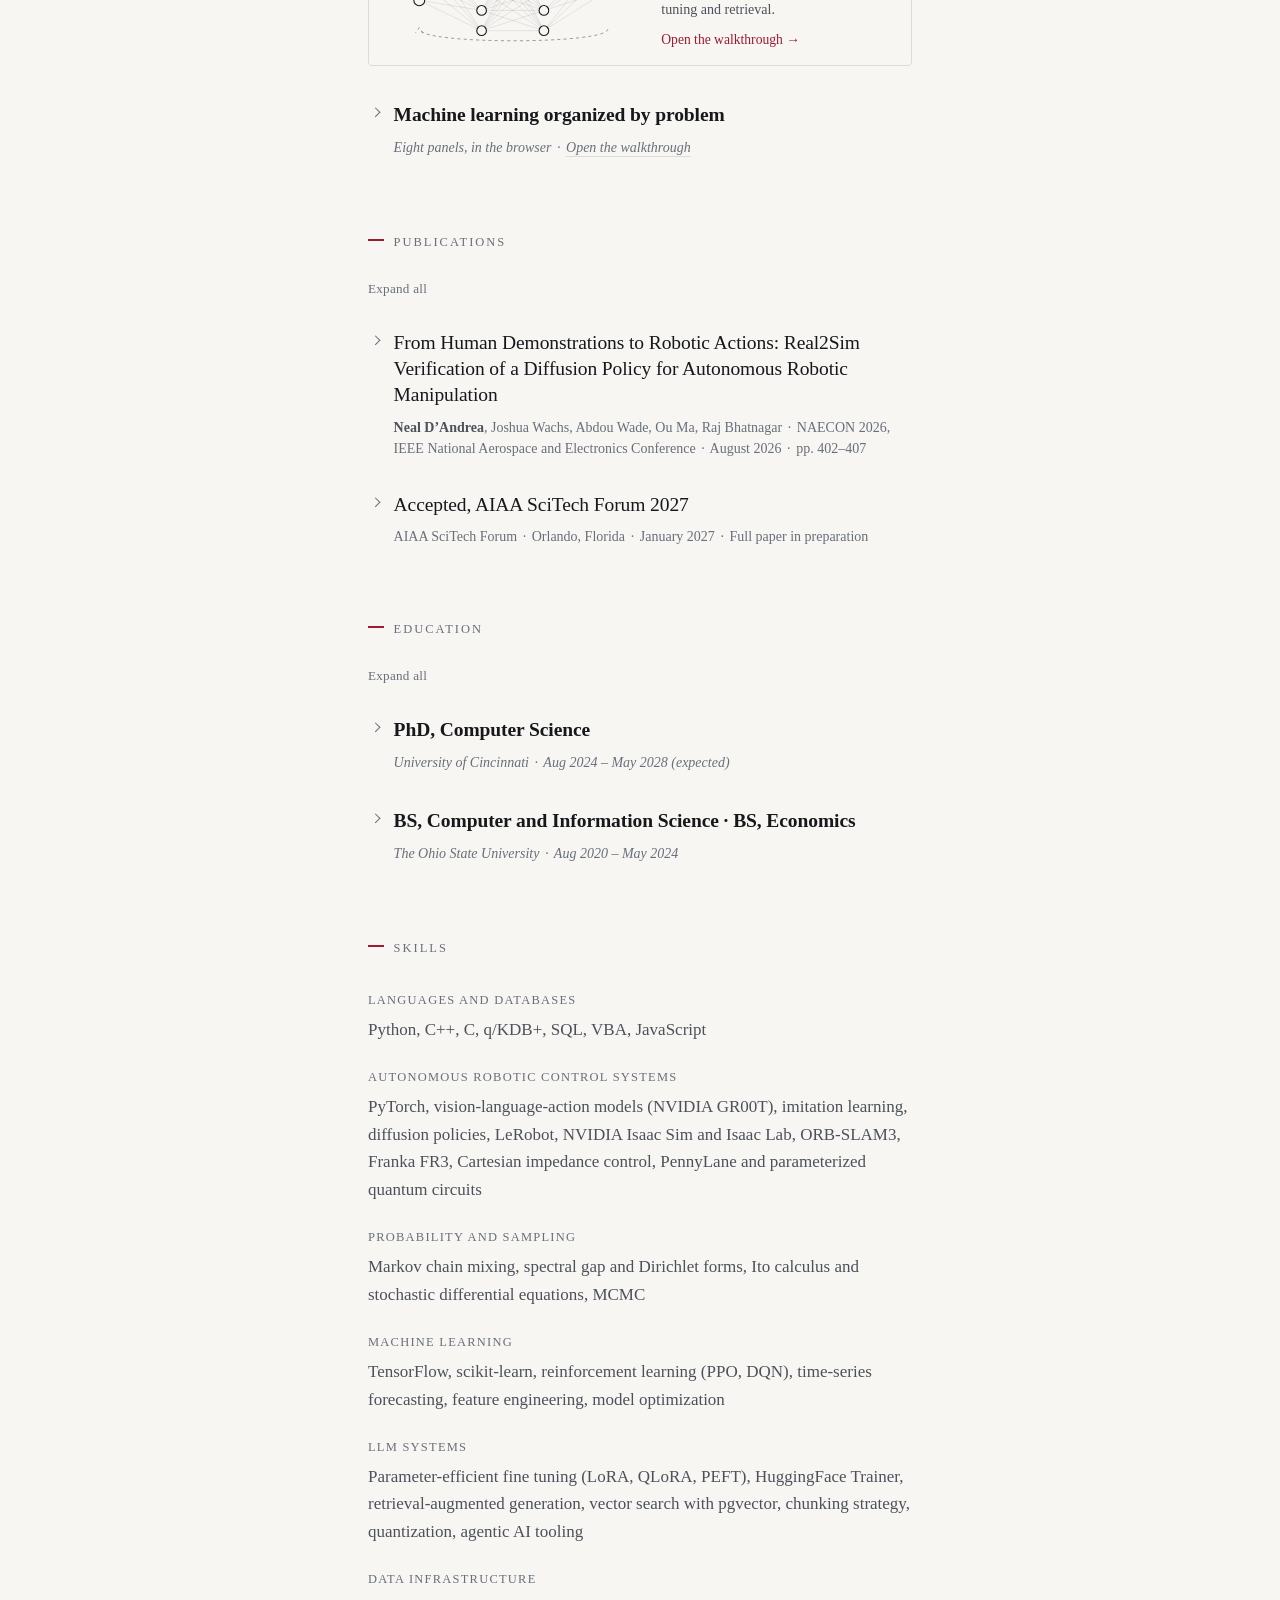
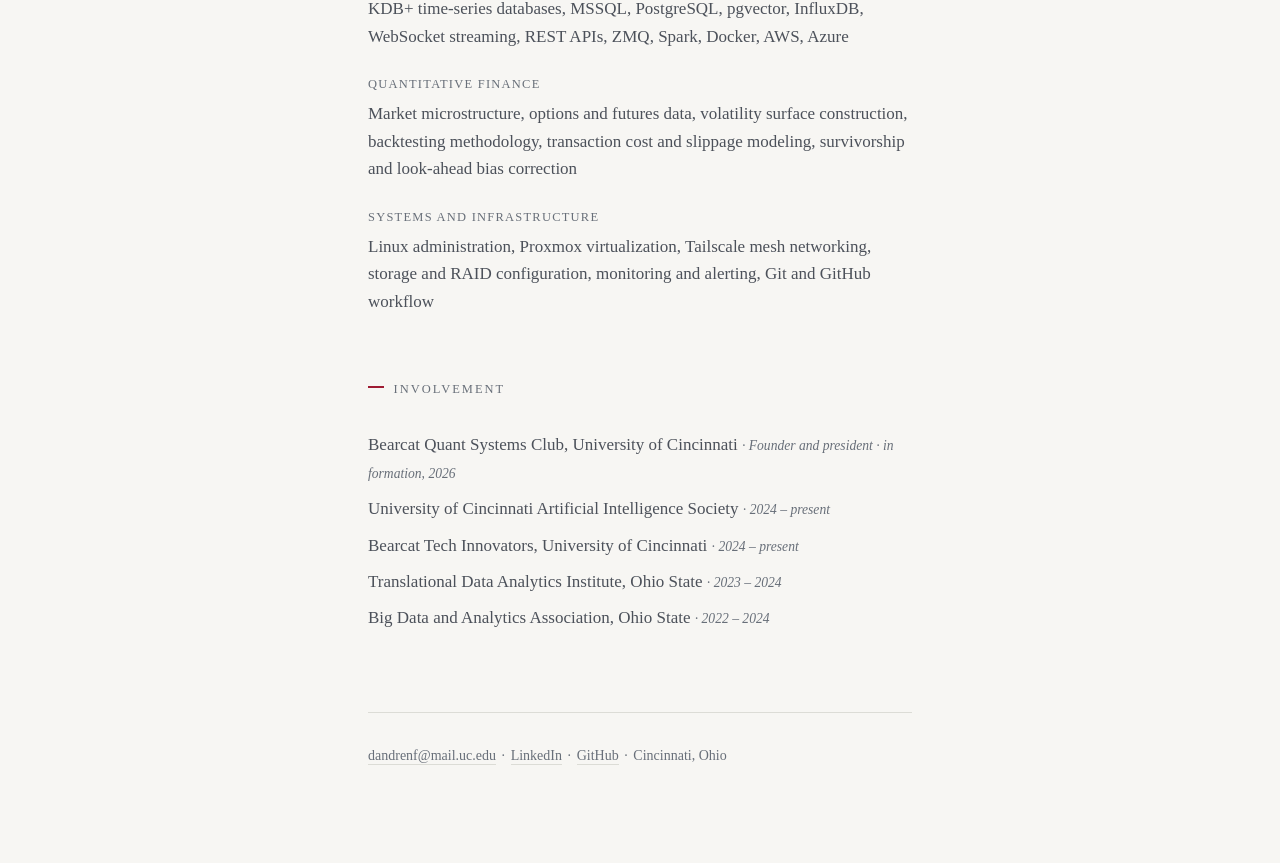
==== commit 927c2543: "Write the date month first September 29, 2026 rather than 29 September 2026. The datetime attribute " ====
--- a/index.html
+++ b/index.html
@@ -46,7 +46,7 @@
     <a href="https://github.com/Neal-dandrea">GitHub</a>
   </nav>
   <p class="updated">
-    Last updated <time datetime="2026-09-29">29 September 2026</time>
+    Last updated <time datetime="2026-09-29">September 29, 2026</time>
   </p>
 </header>
 
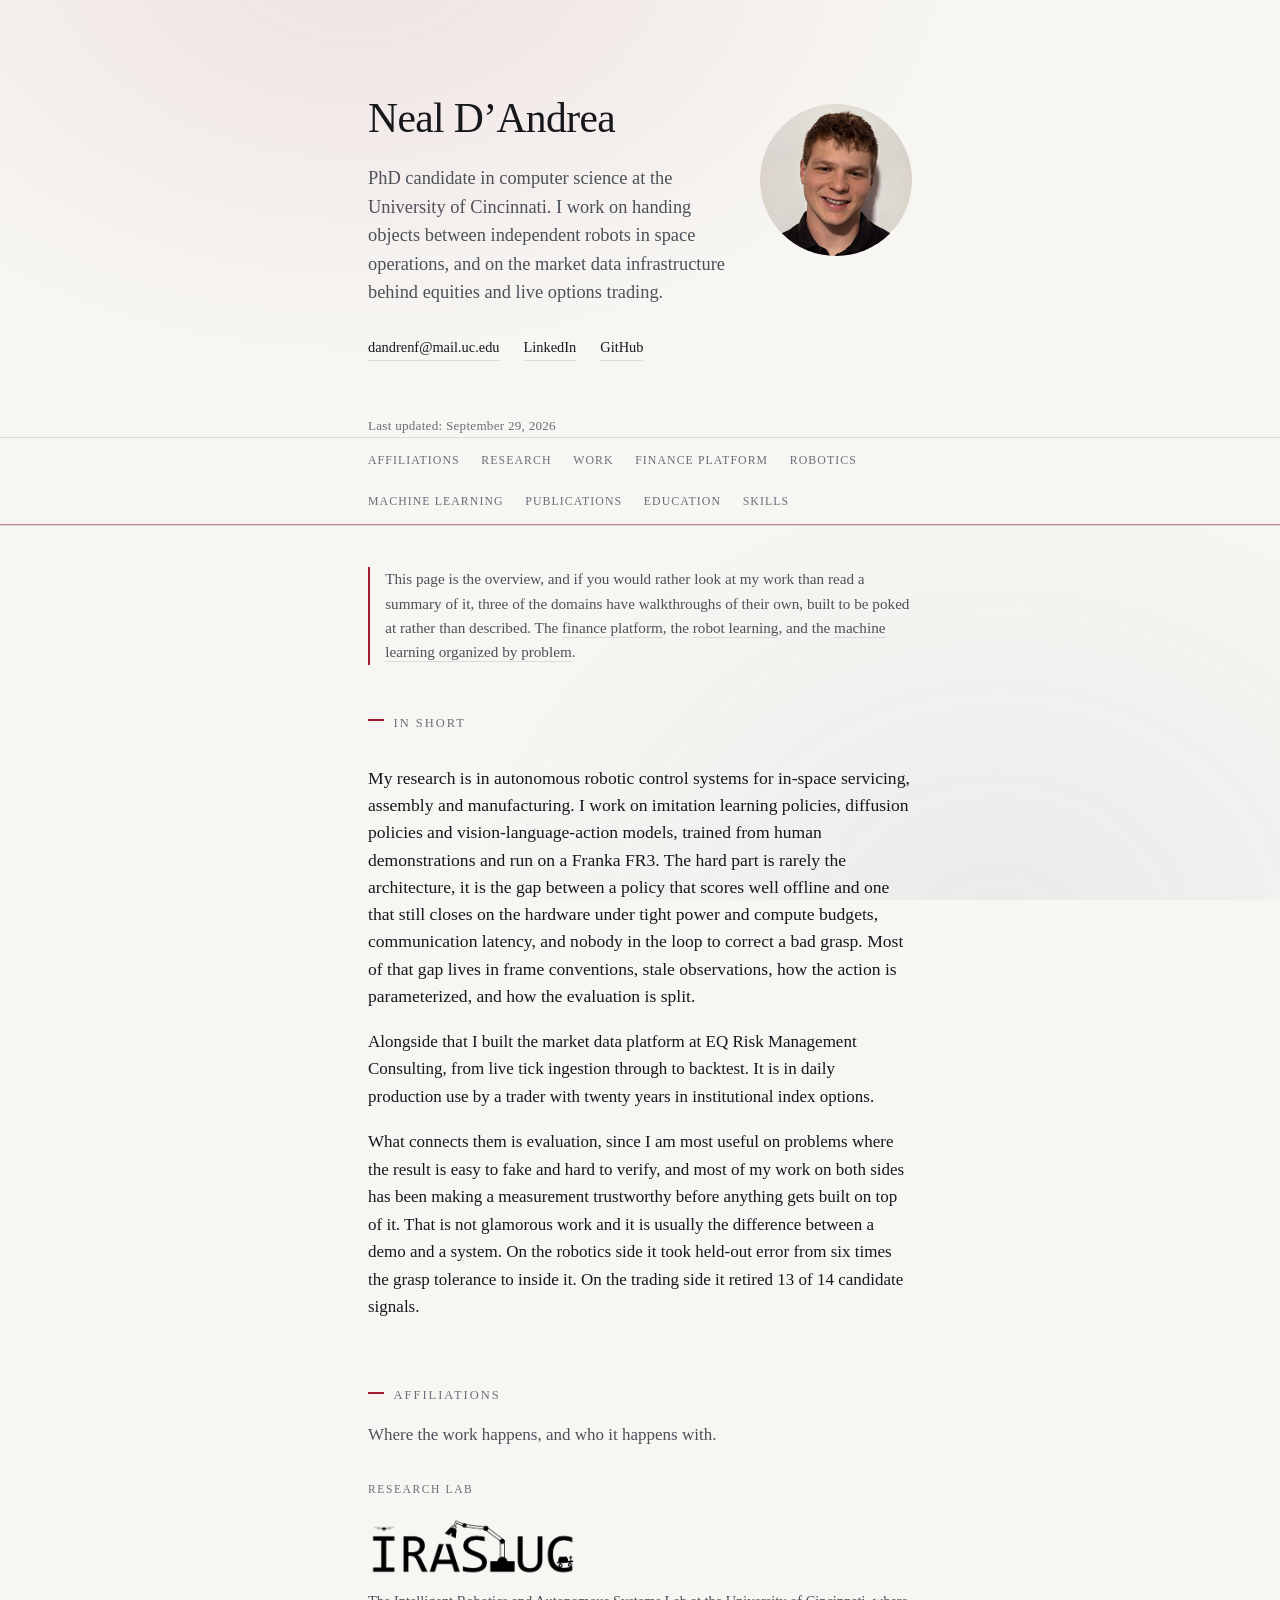
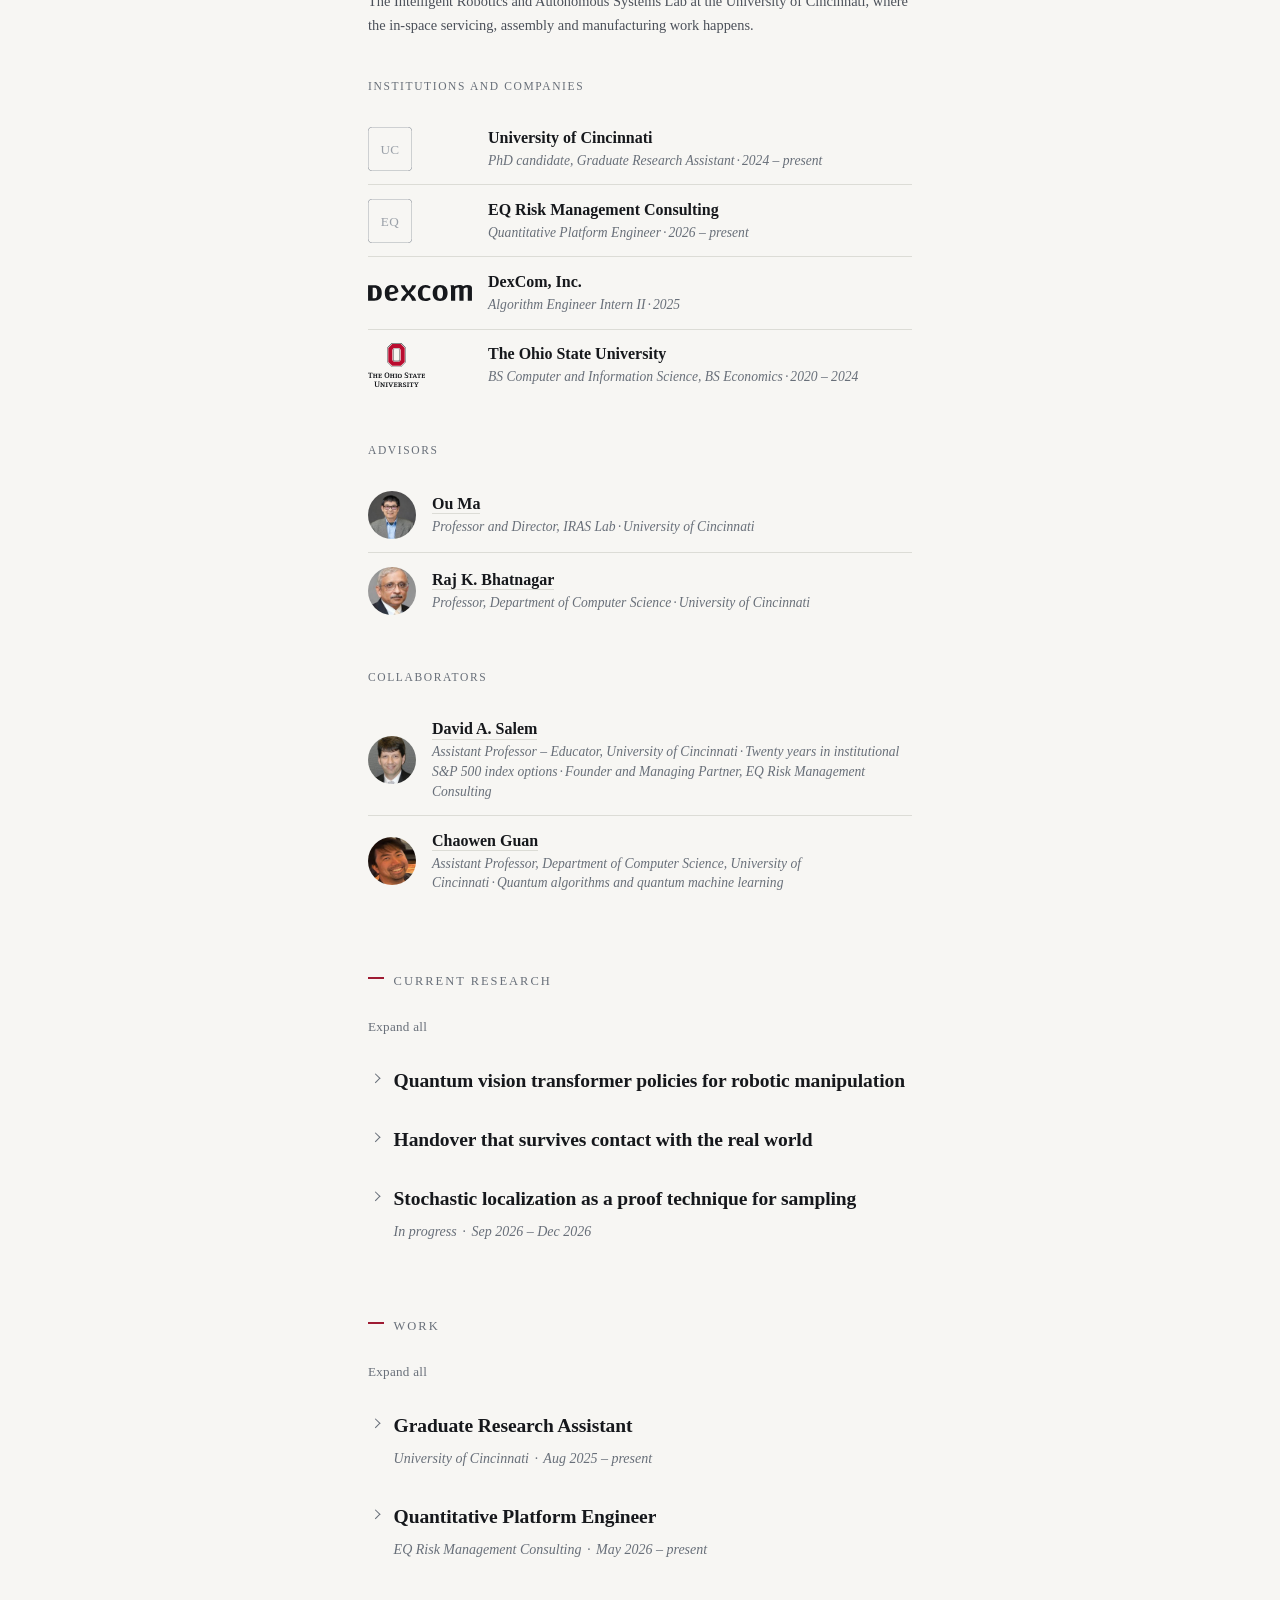
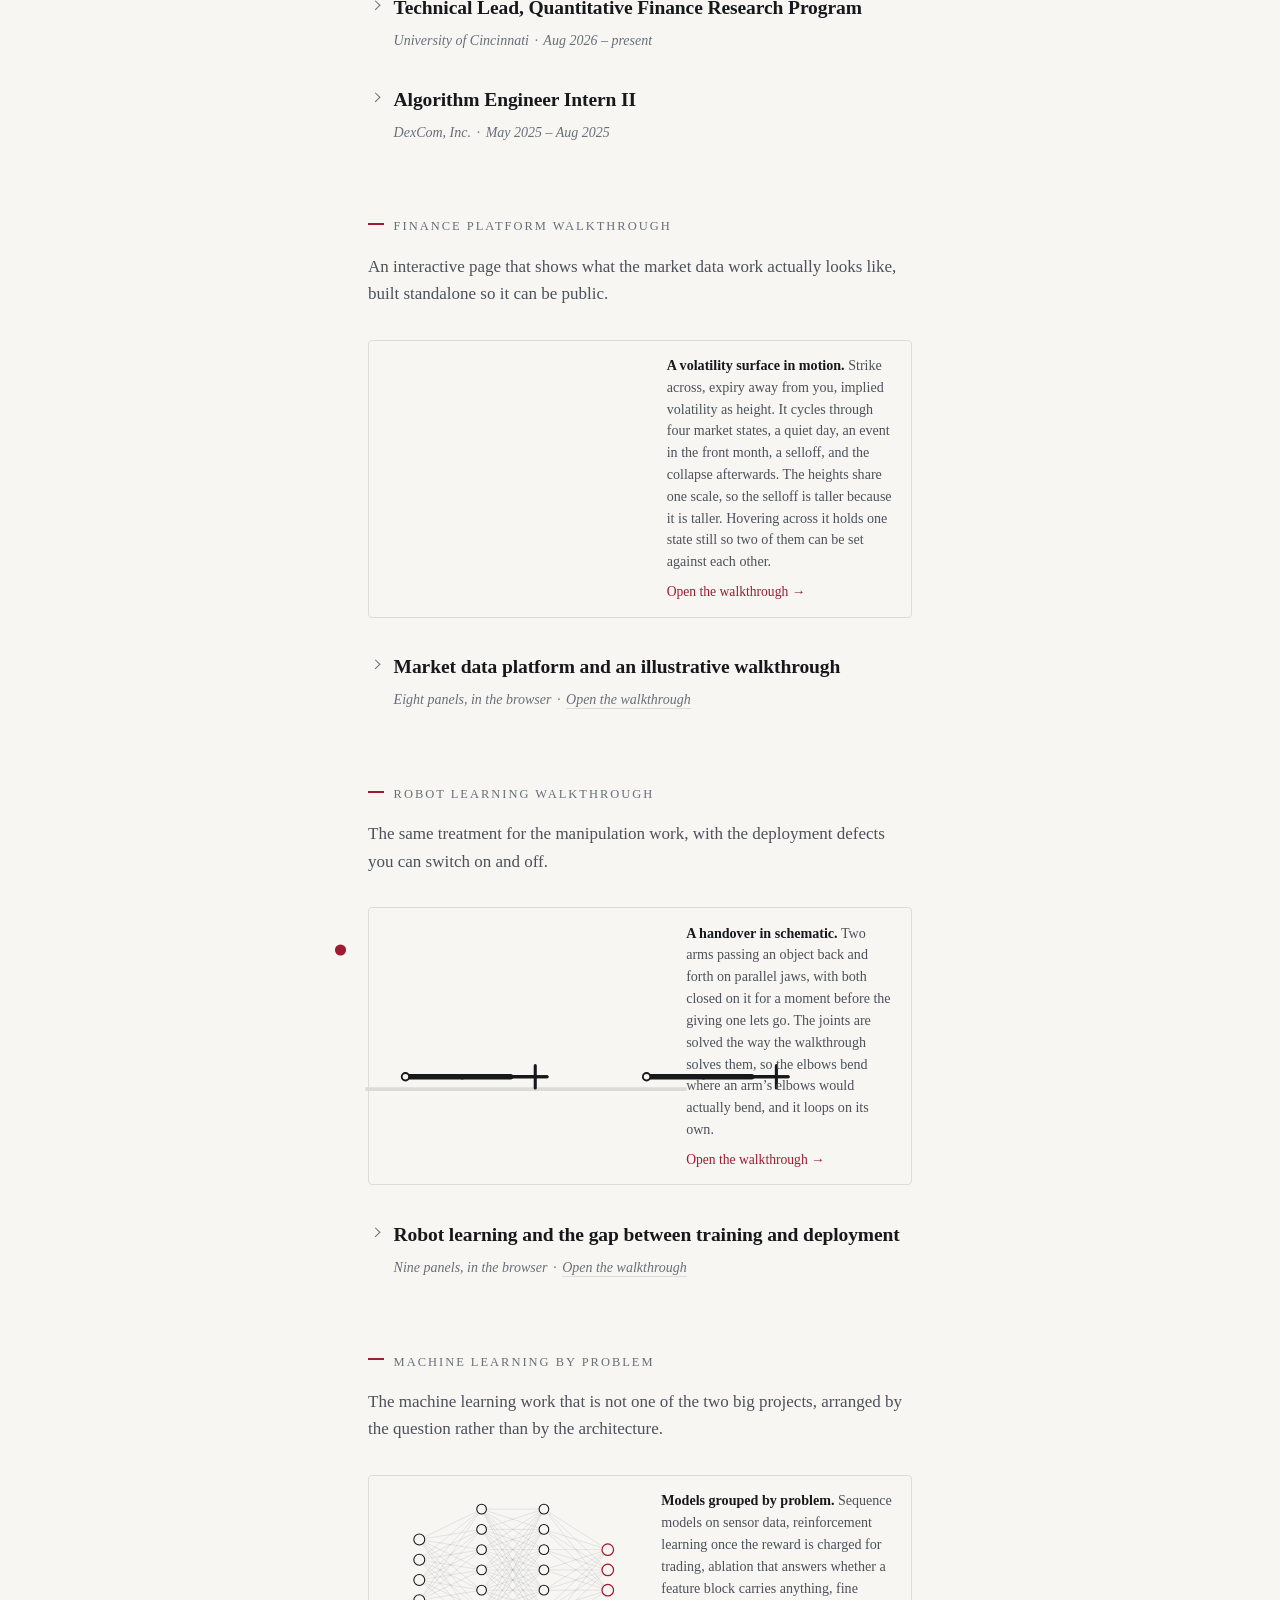
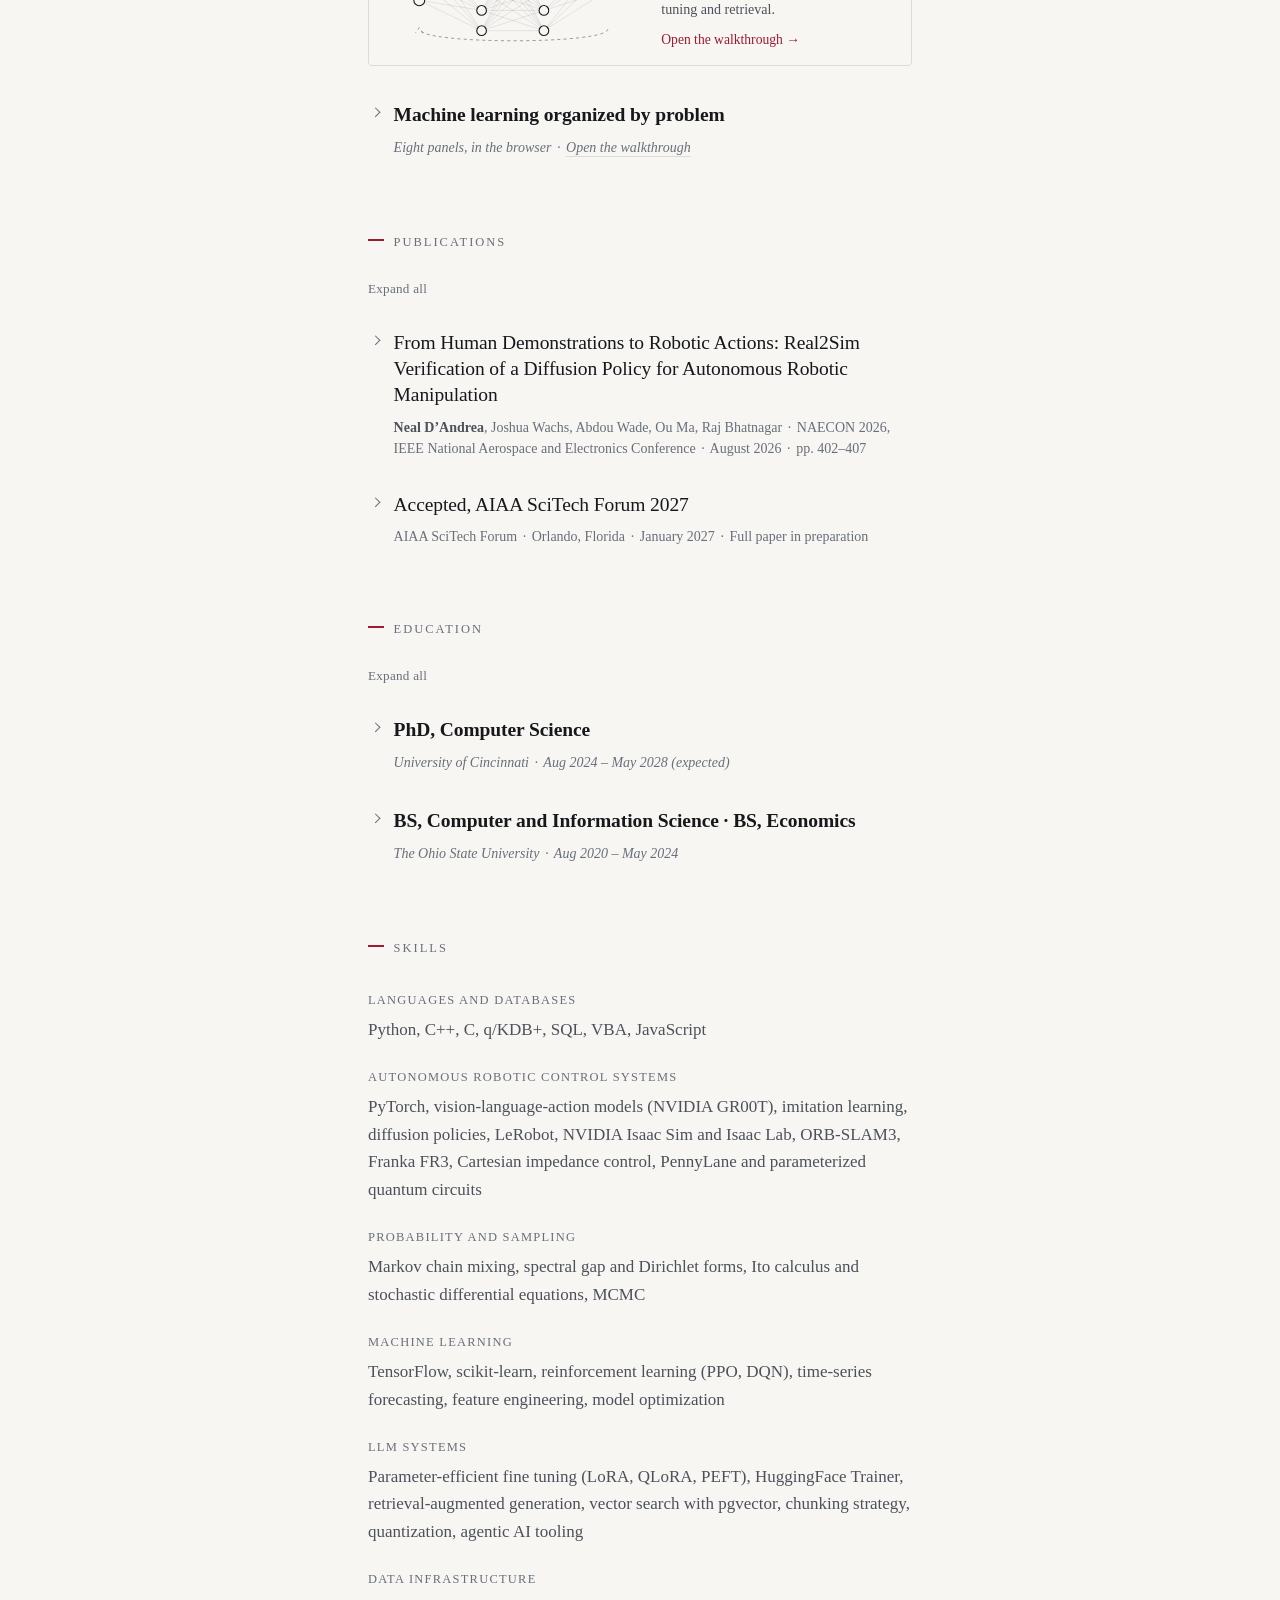
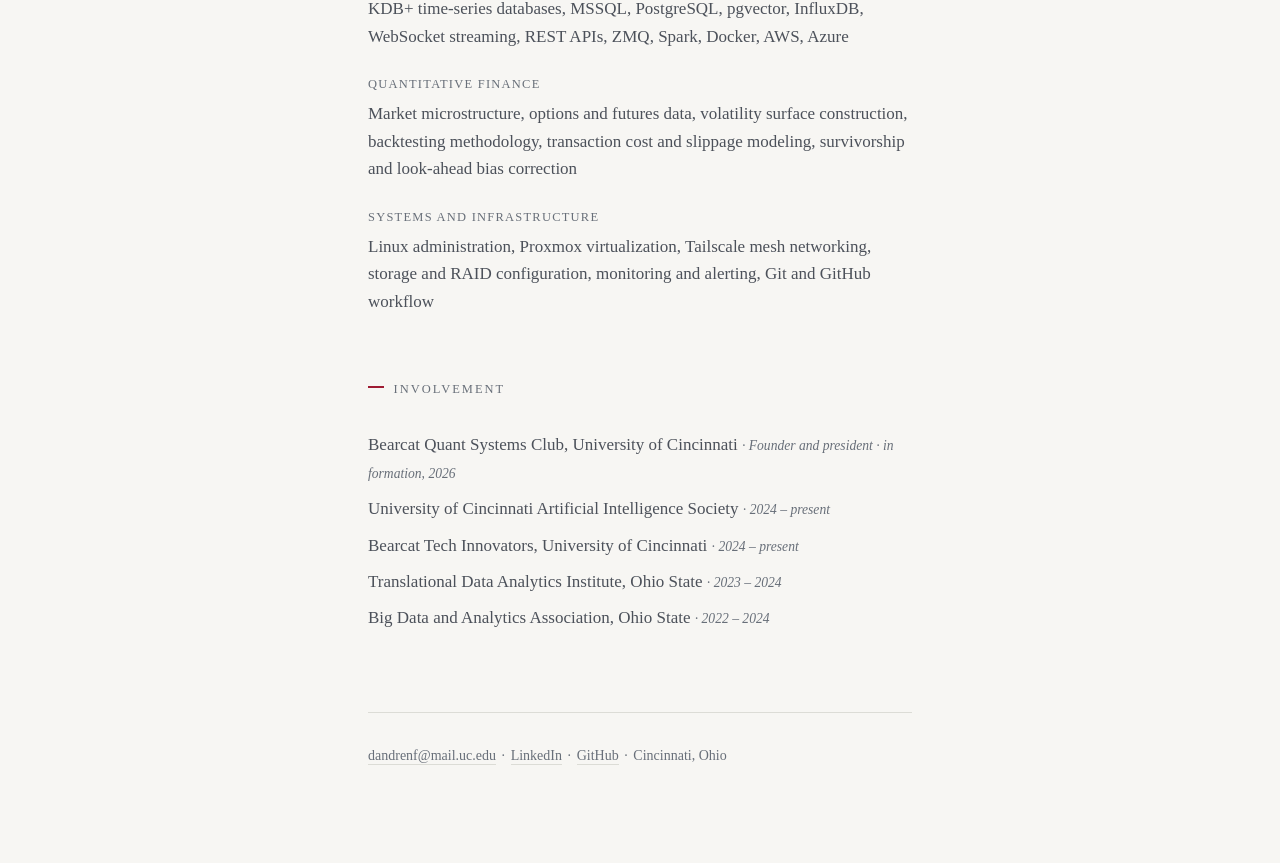
==== commit 3499c625: "Put a colon in the last updated line Noted in the house style that a label followed by its value is " ====
--- a/index.html
+++ b/index.html
@@ -46,7 +46,7 @@
     <a href="https://github.com/Neal-dandrea">GitHub</a>
   </nav>
   <p class="updated">
-    Last updated <time datetime="2026-09-29">September 29, 2026</time>
+    Last updated: <time datetime="2026-09-29">September 29, 2026</time>
   </p>
 </header>
 
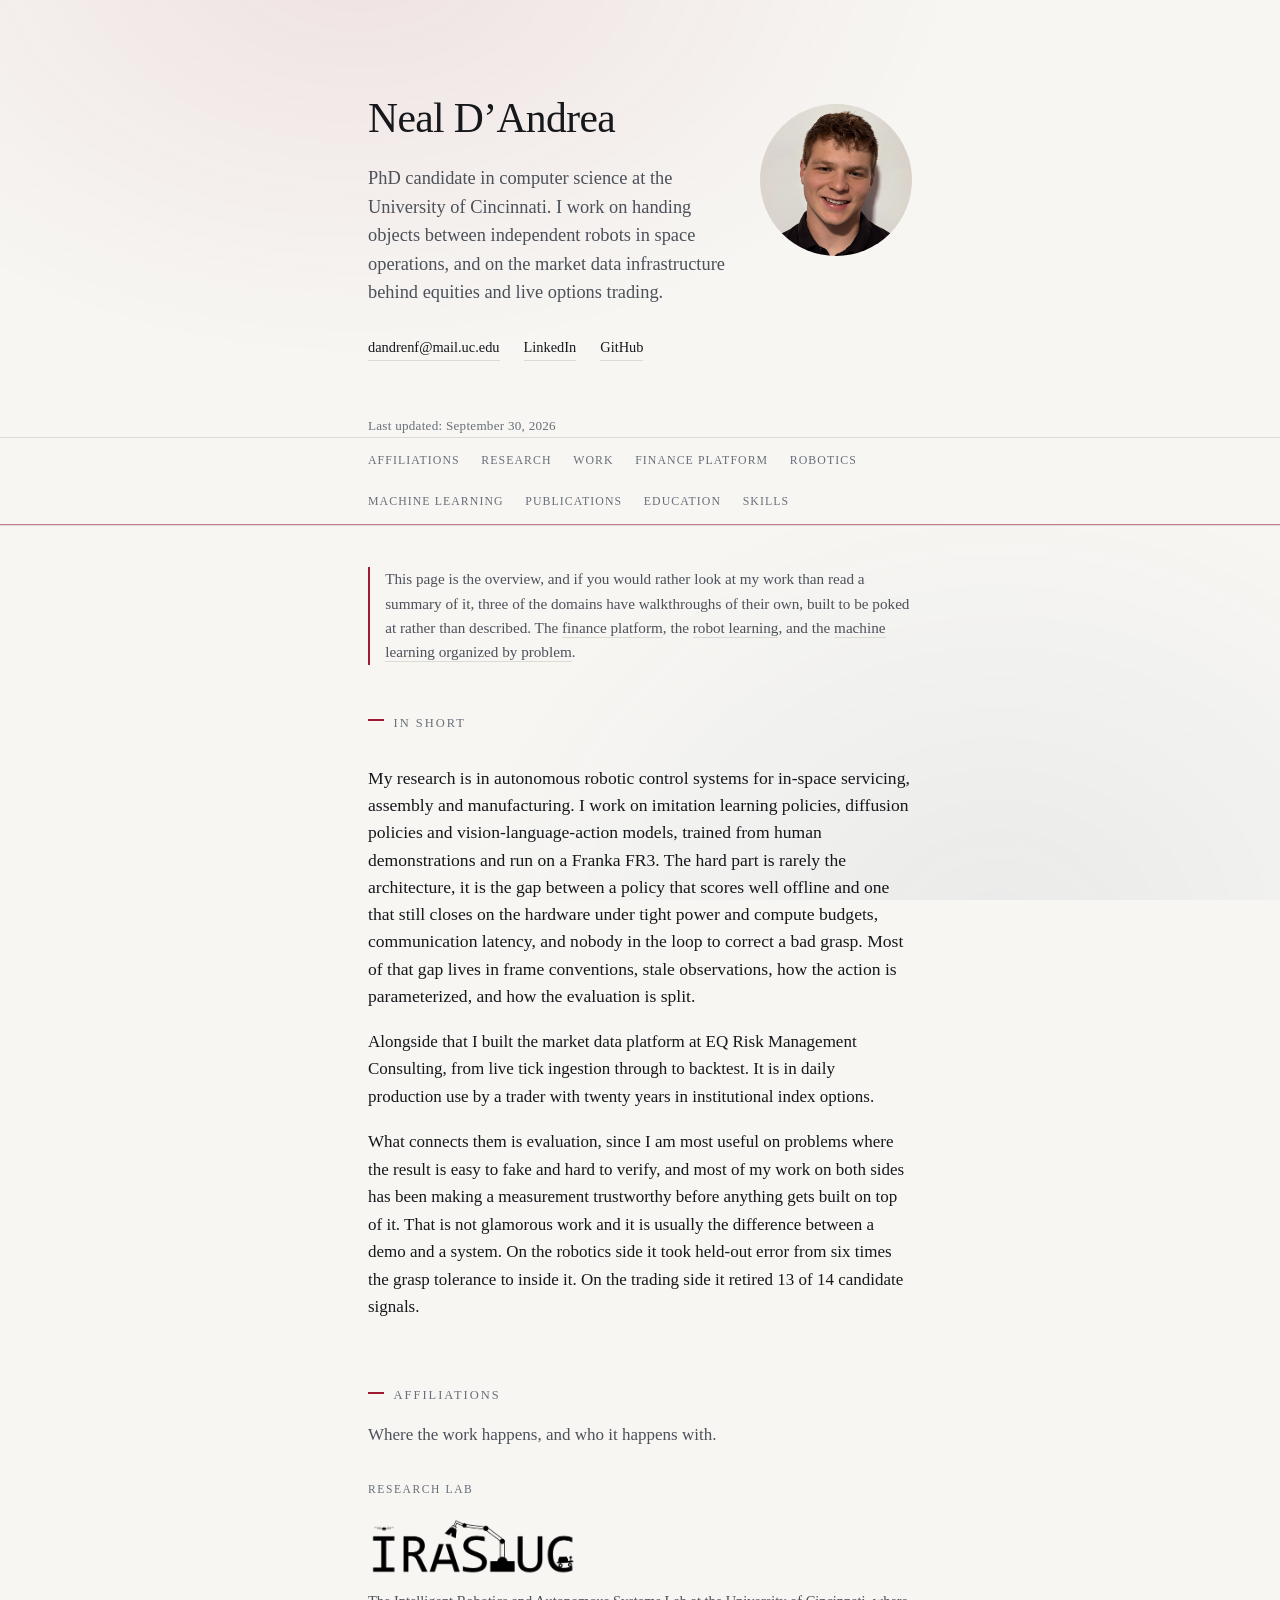
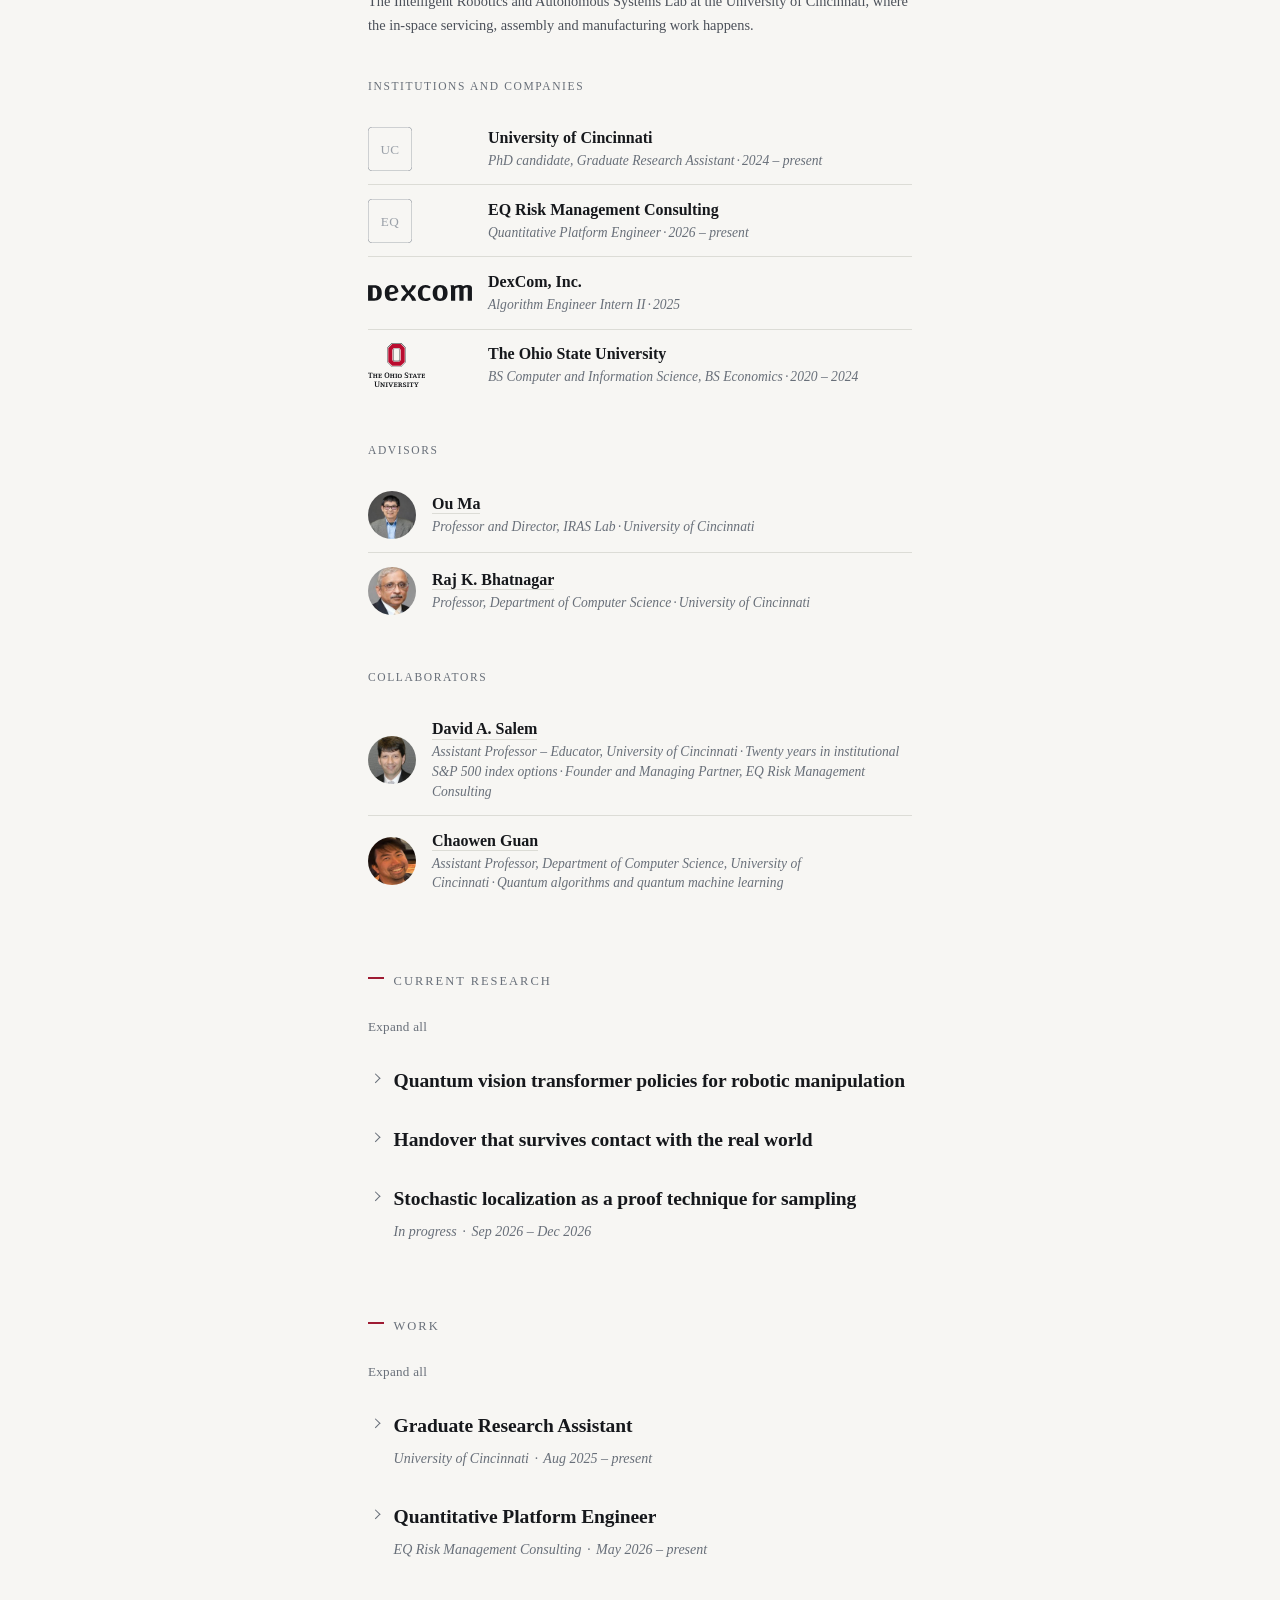
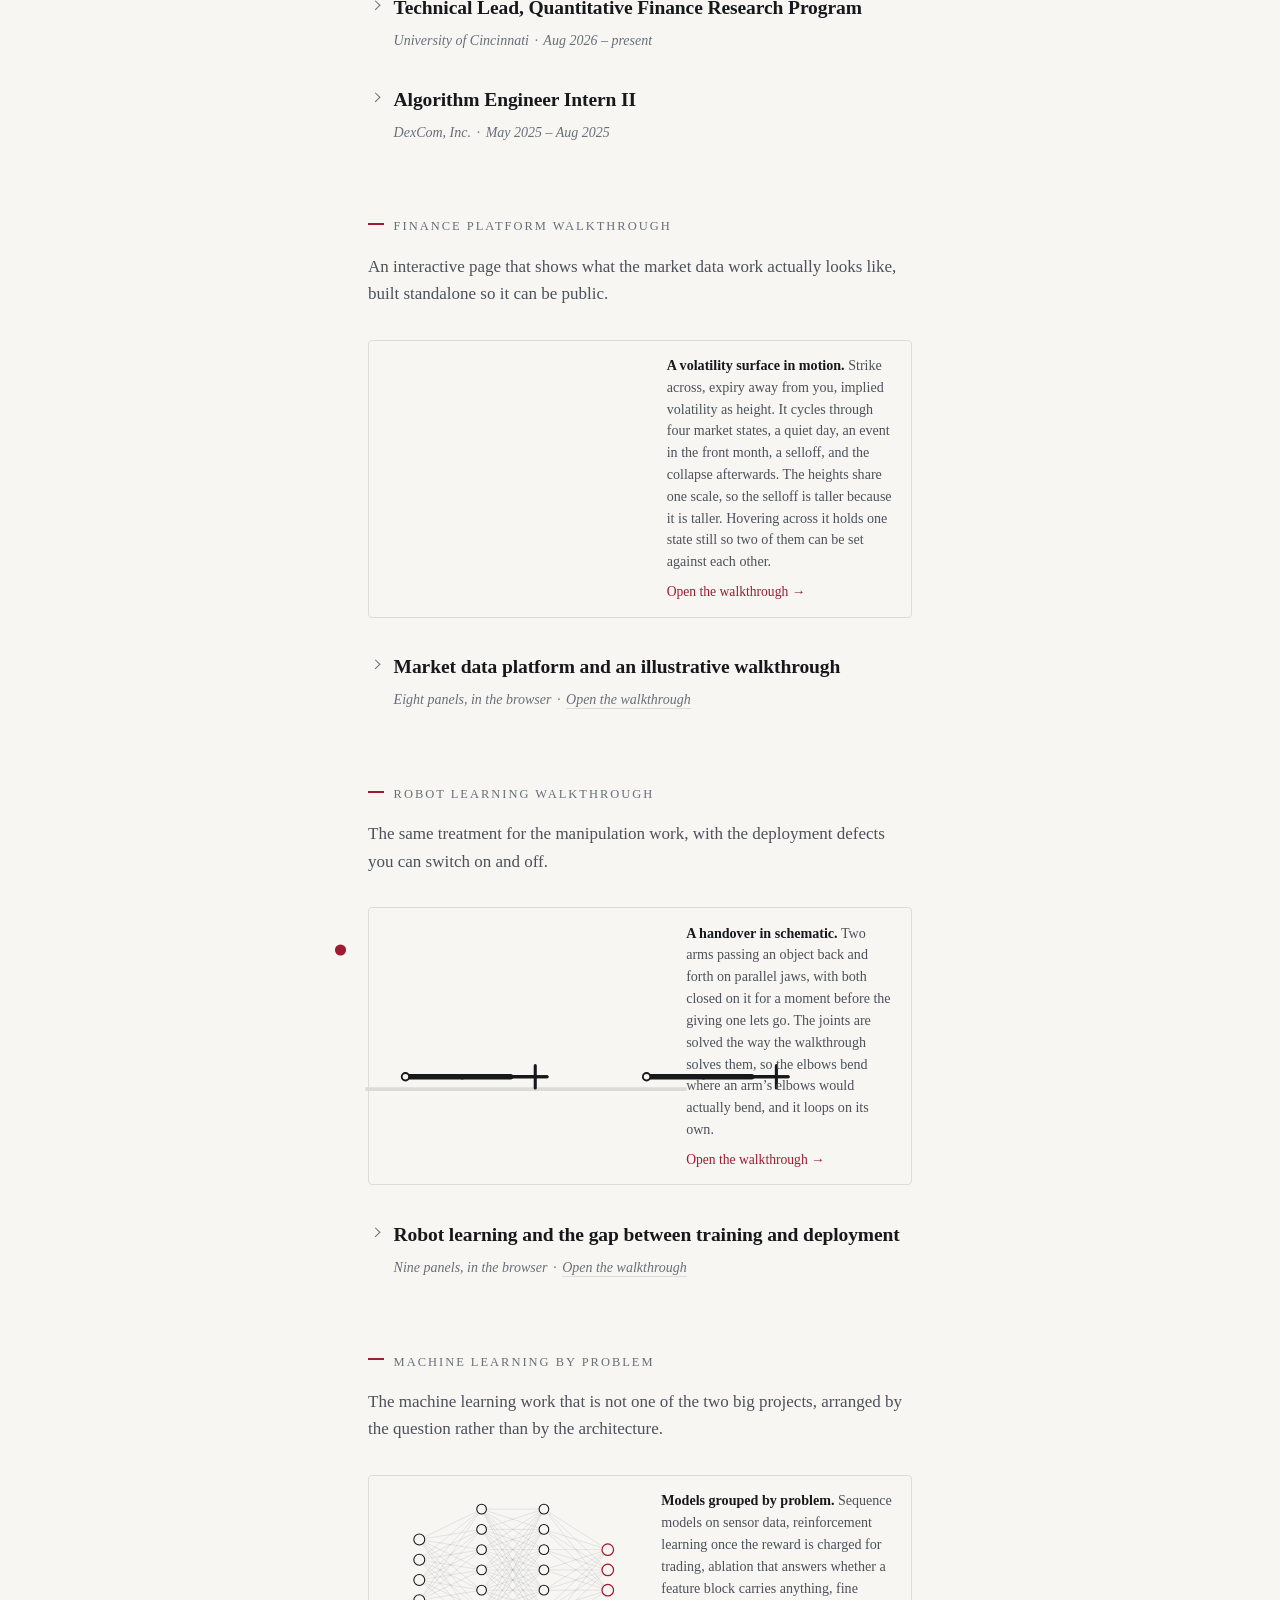
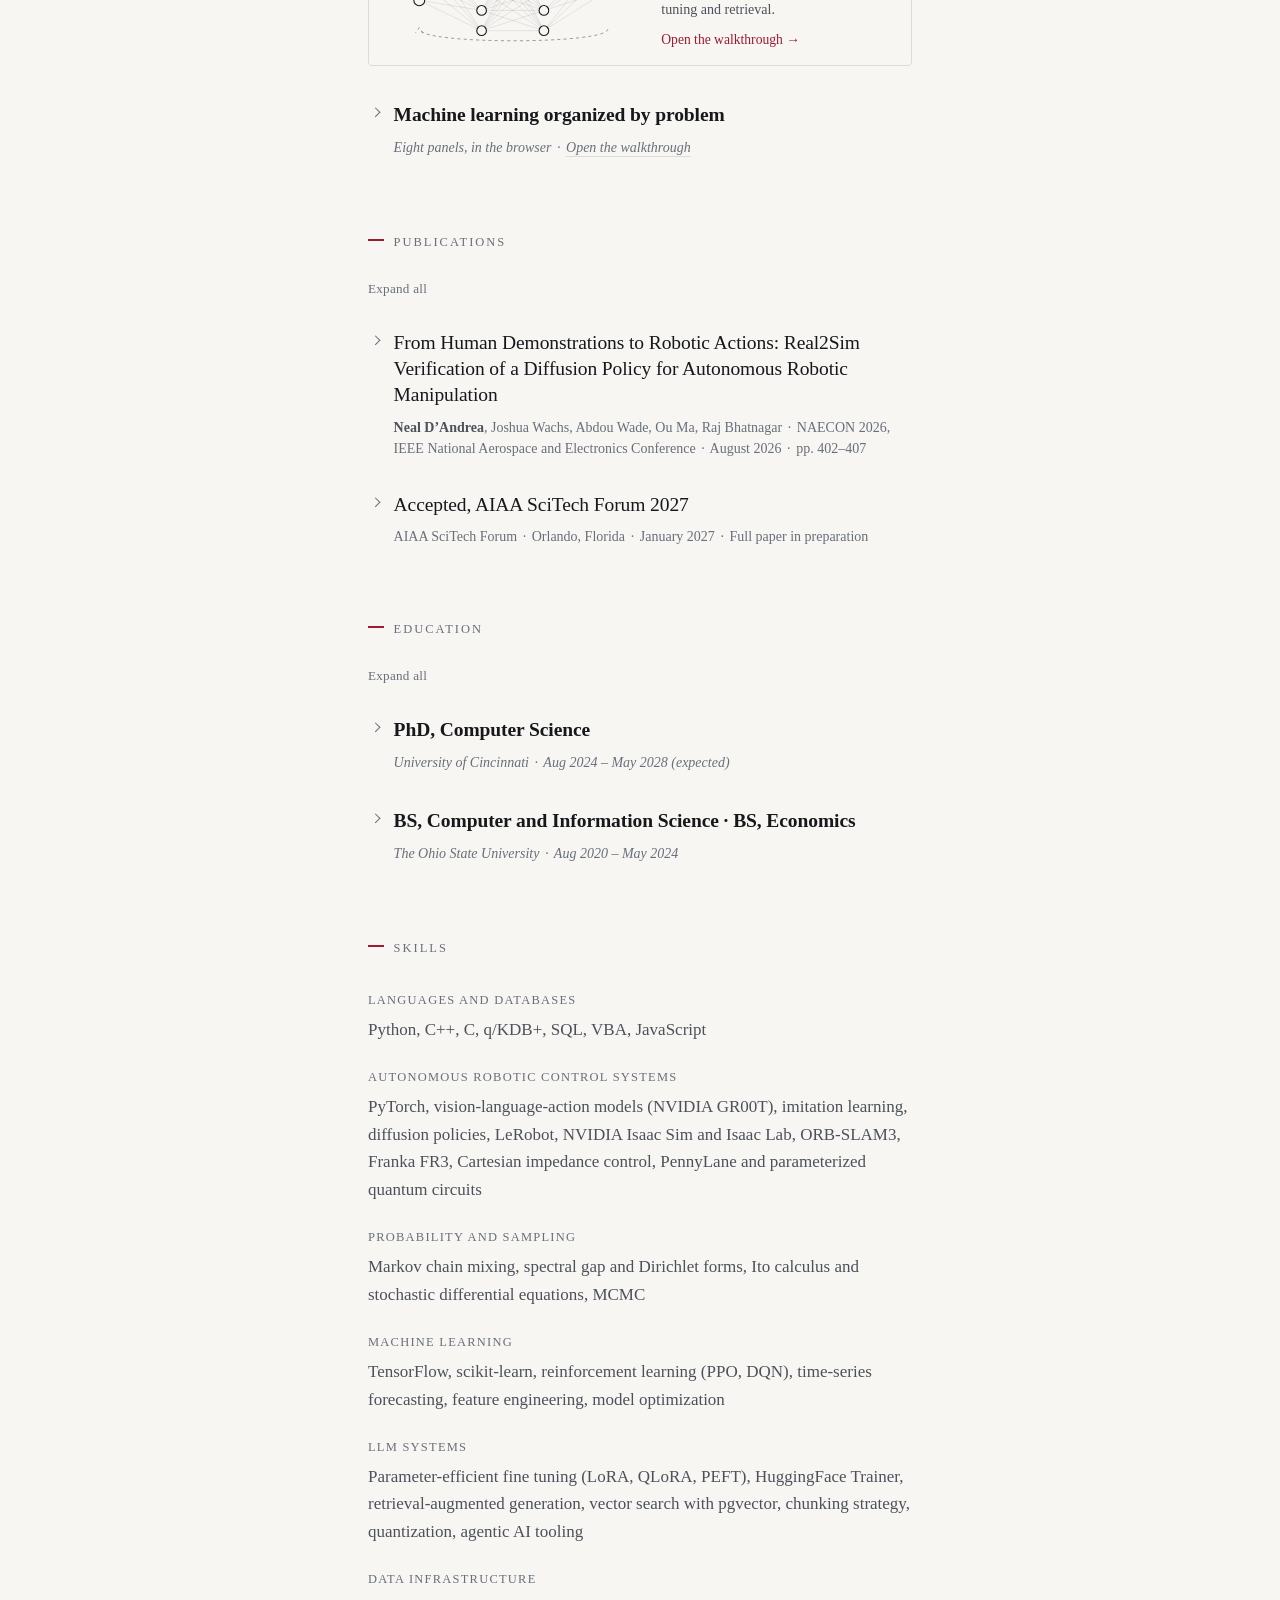
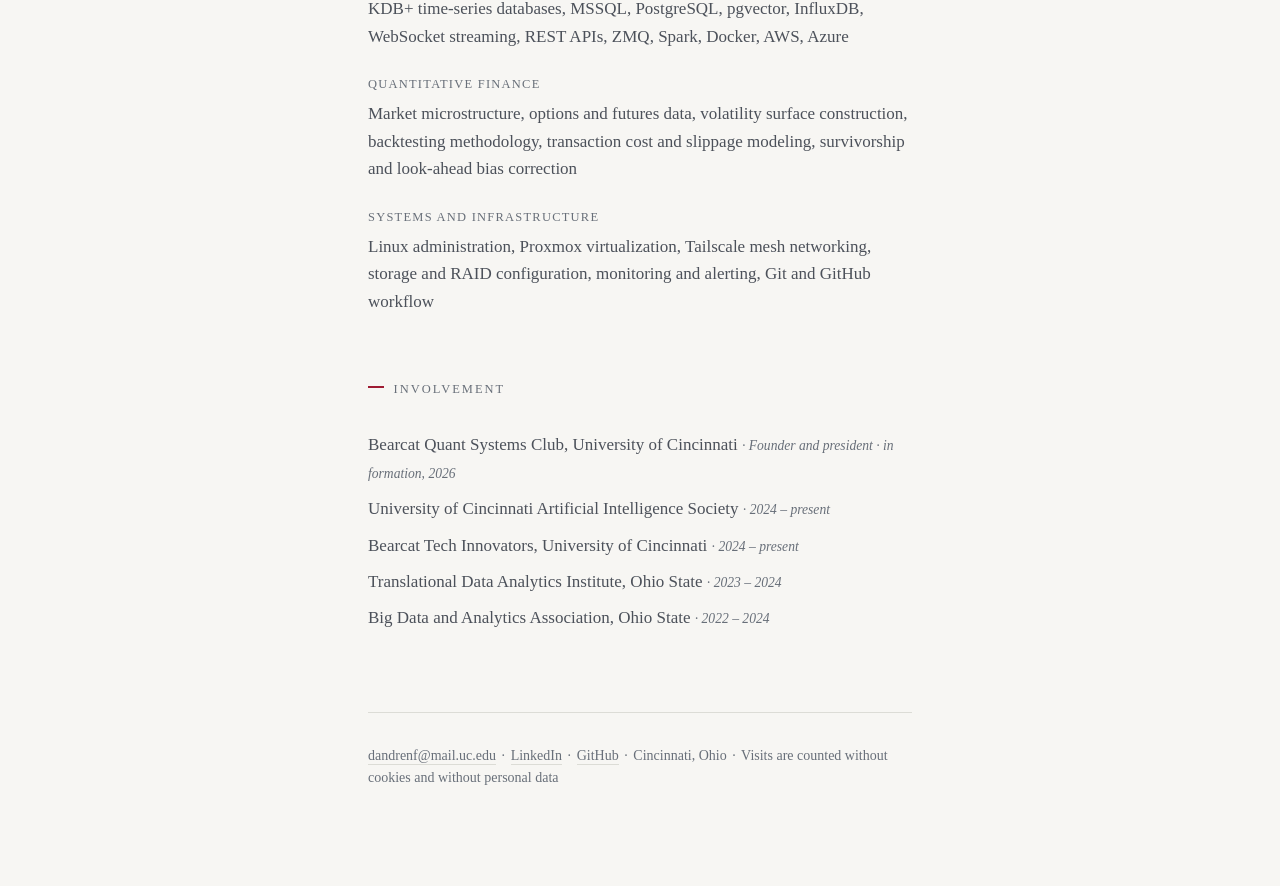
==== commit 5f851d20: "Count visits with GoatCounter One tag before the closing body on each of the four pages, so the coun" ====
--- a/index.html
+++ b/index.html
@@ -46,7 +46,7 @@
     <a href="https://github.com/Neal-dandrea">GitHub</a>
   </nav>
   <p class="updated">
-    Last updated: <time datetime="2026-09-29">September 29, 2026</time>
+    Last updated: <time datetime="2026-09-30">September 30, 2026</time>
   </p>
 </header>
 
@@ -1111,6 +1111,8 @@
     <a href="https://github.com/Neal-dandrea">GitHub</a>
     <span class="sep">·</span>
     Cincinnati, Ohio
+    <span class="sep">&middot;</span>
+    Visits are counted without cookies and without personal data
   </p>
 </footer>
 
@@ -1207,5 +1209,16 @@
 })();
 </script>
 
+
+<!-- Visit counting. GoatCounter sets no cookies, stores no IP address, and
+     keeps no per-visitor identity, so there is nothing here that follows
+     anyone between pages or between sites. It is loaded async and from a
+     separate origin, so a slow or missing response cannot hold up or break
+     the page. The dashboard is private.
+
+     This is the only third-party request the site makes. Everything else,
+     including the fonts, is served from this origin. -->
+<script data-goatcounter="https://nealdandrea.goatcounter.com/count"
+        async src="//gc.zgo.at/count.js"></script>
 </body>
 </html>
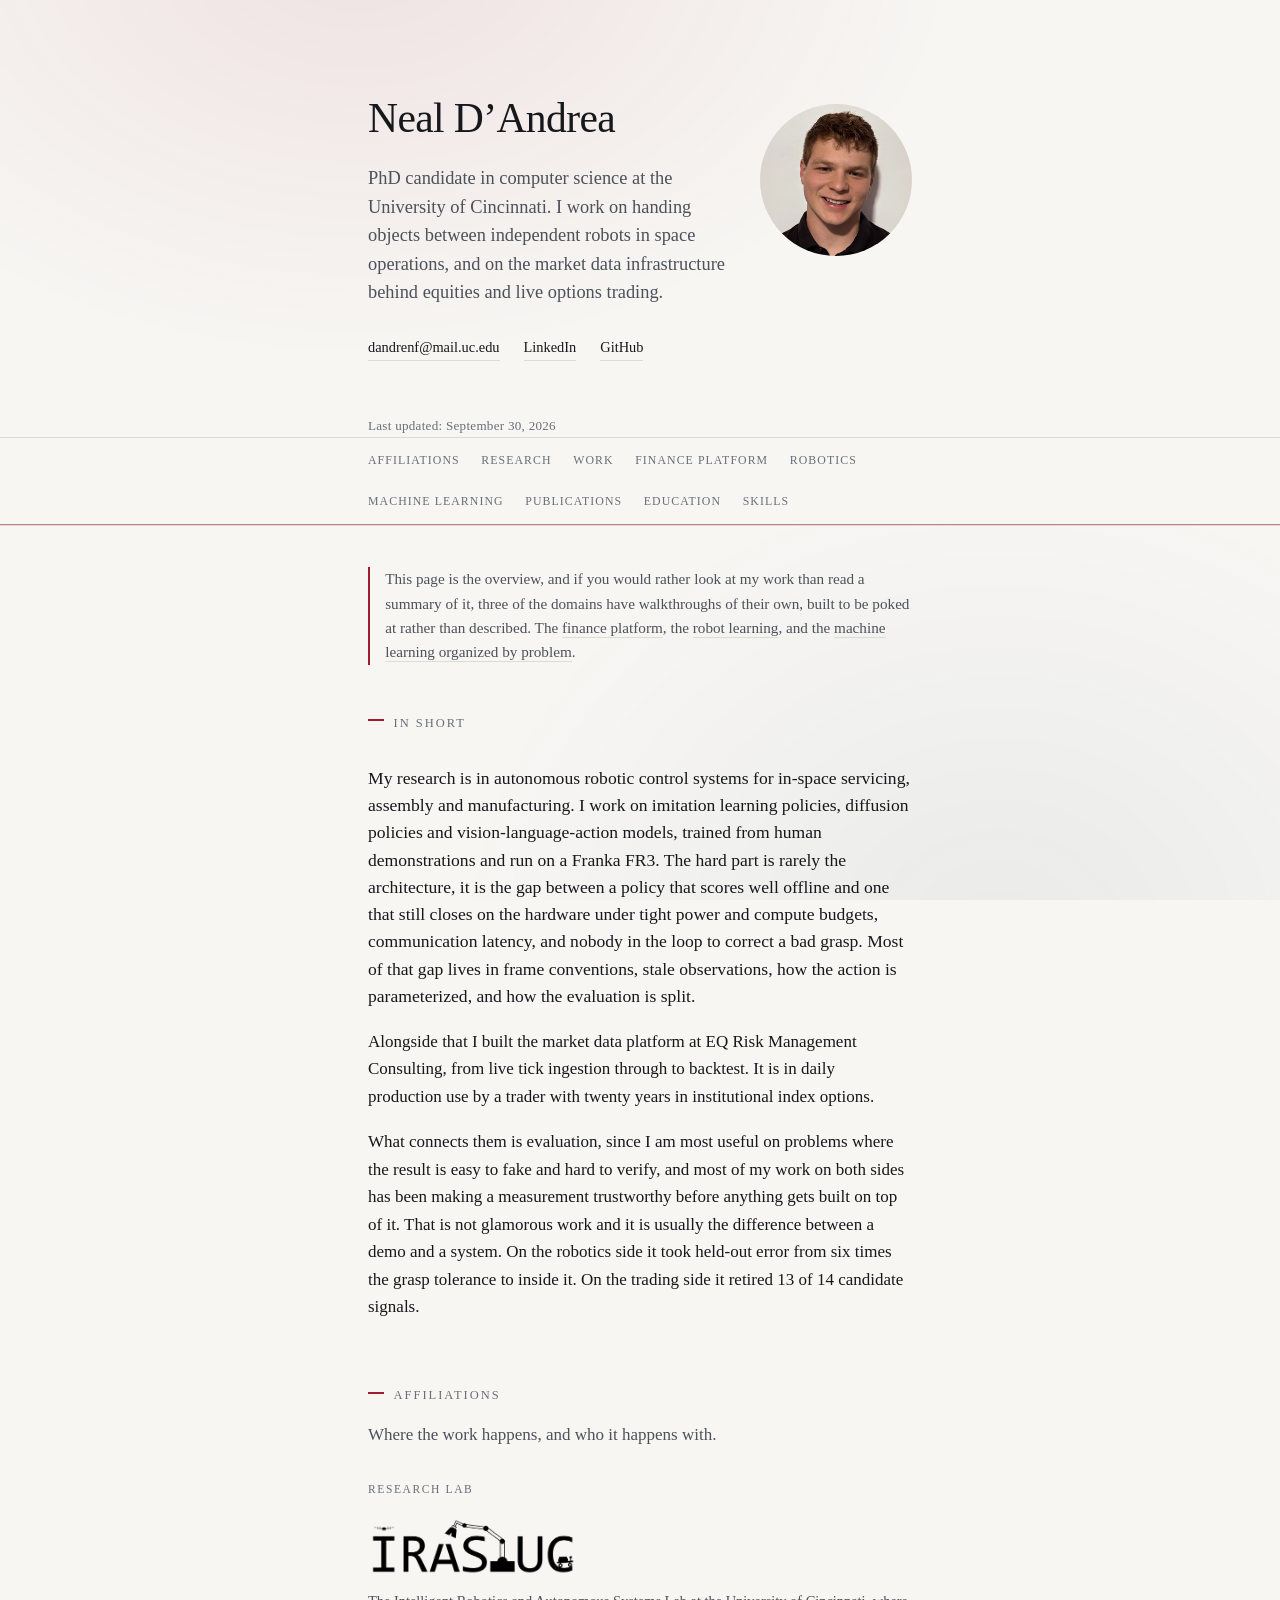
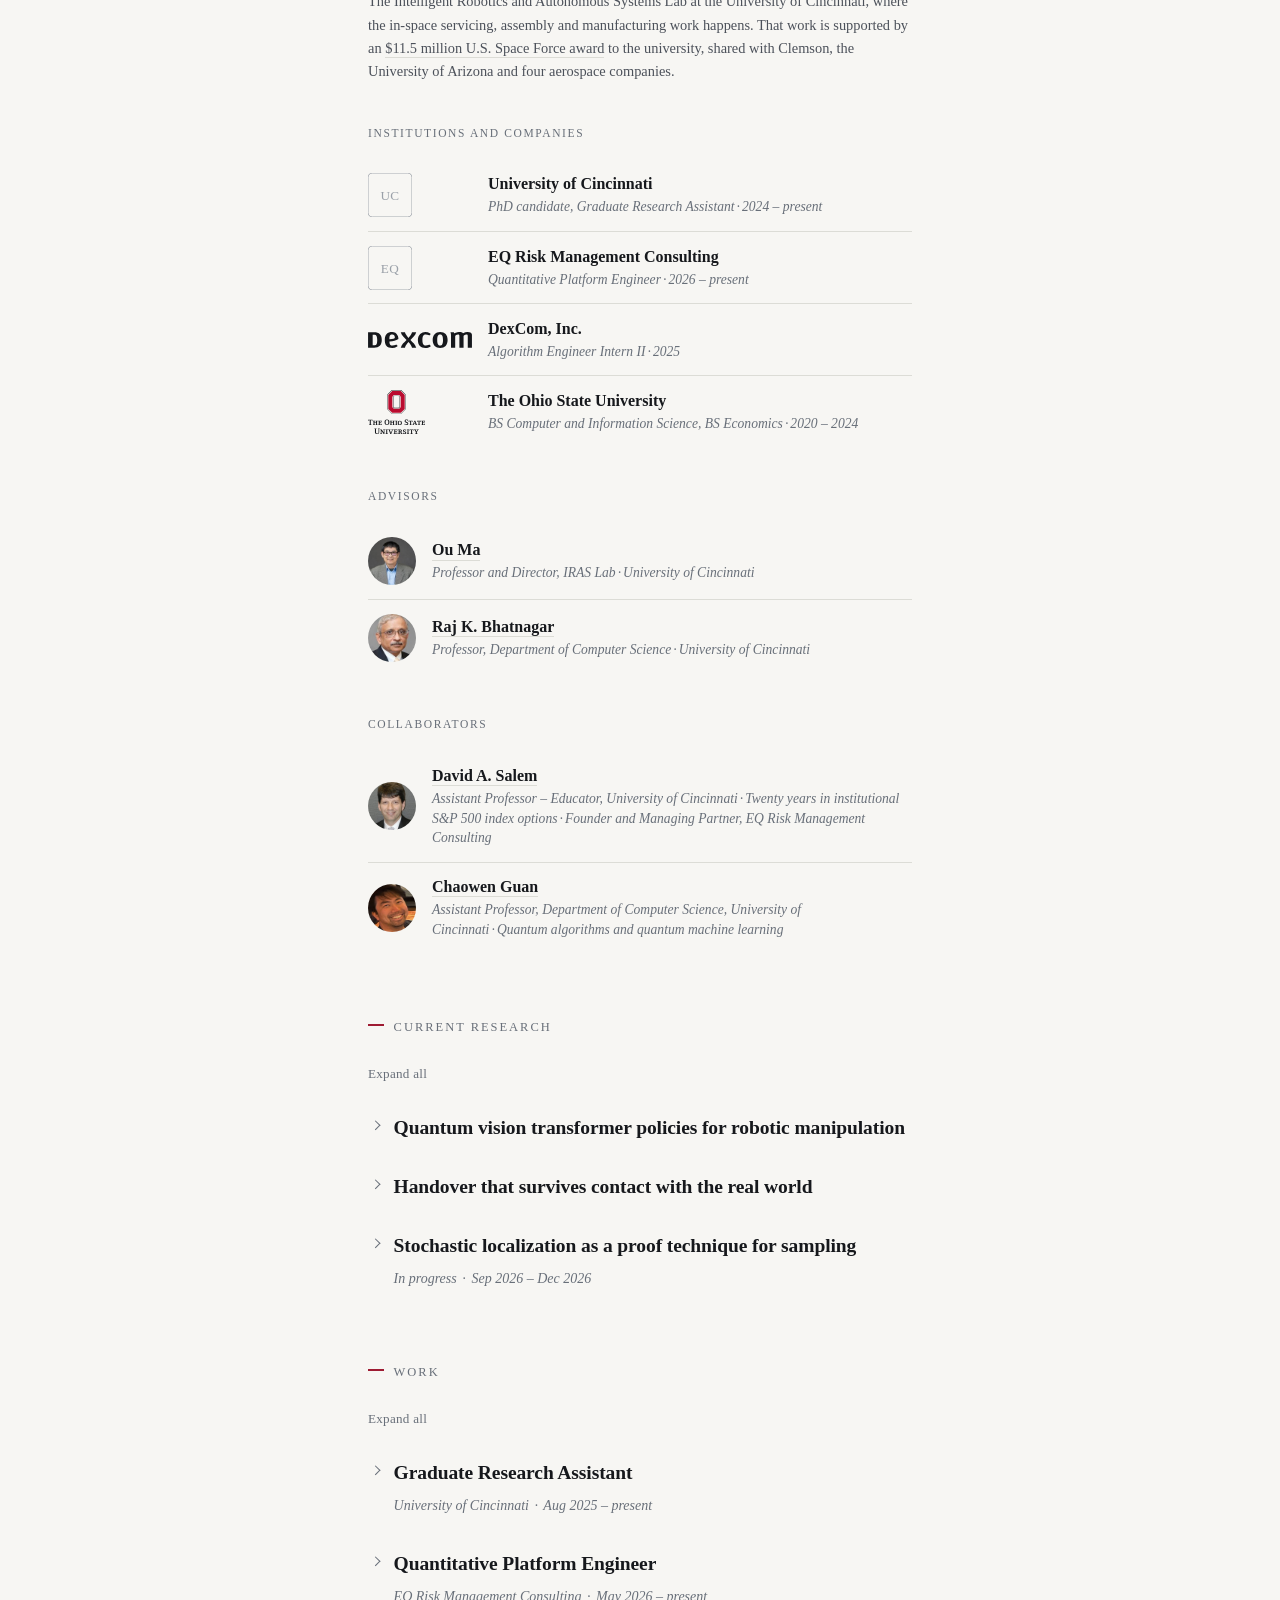
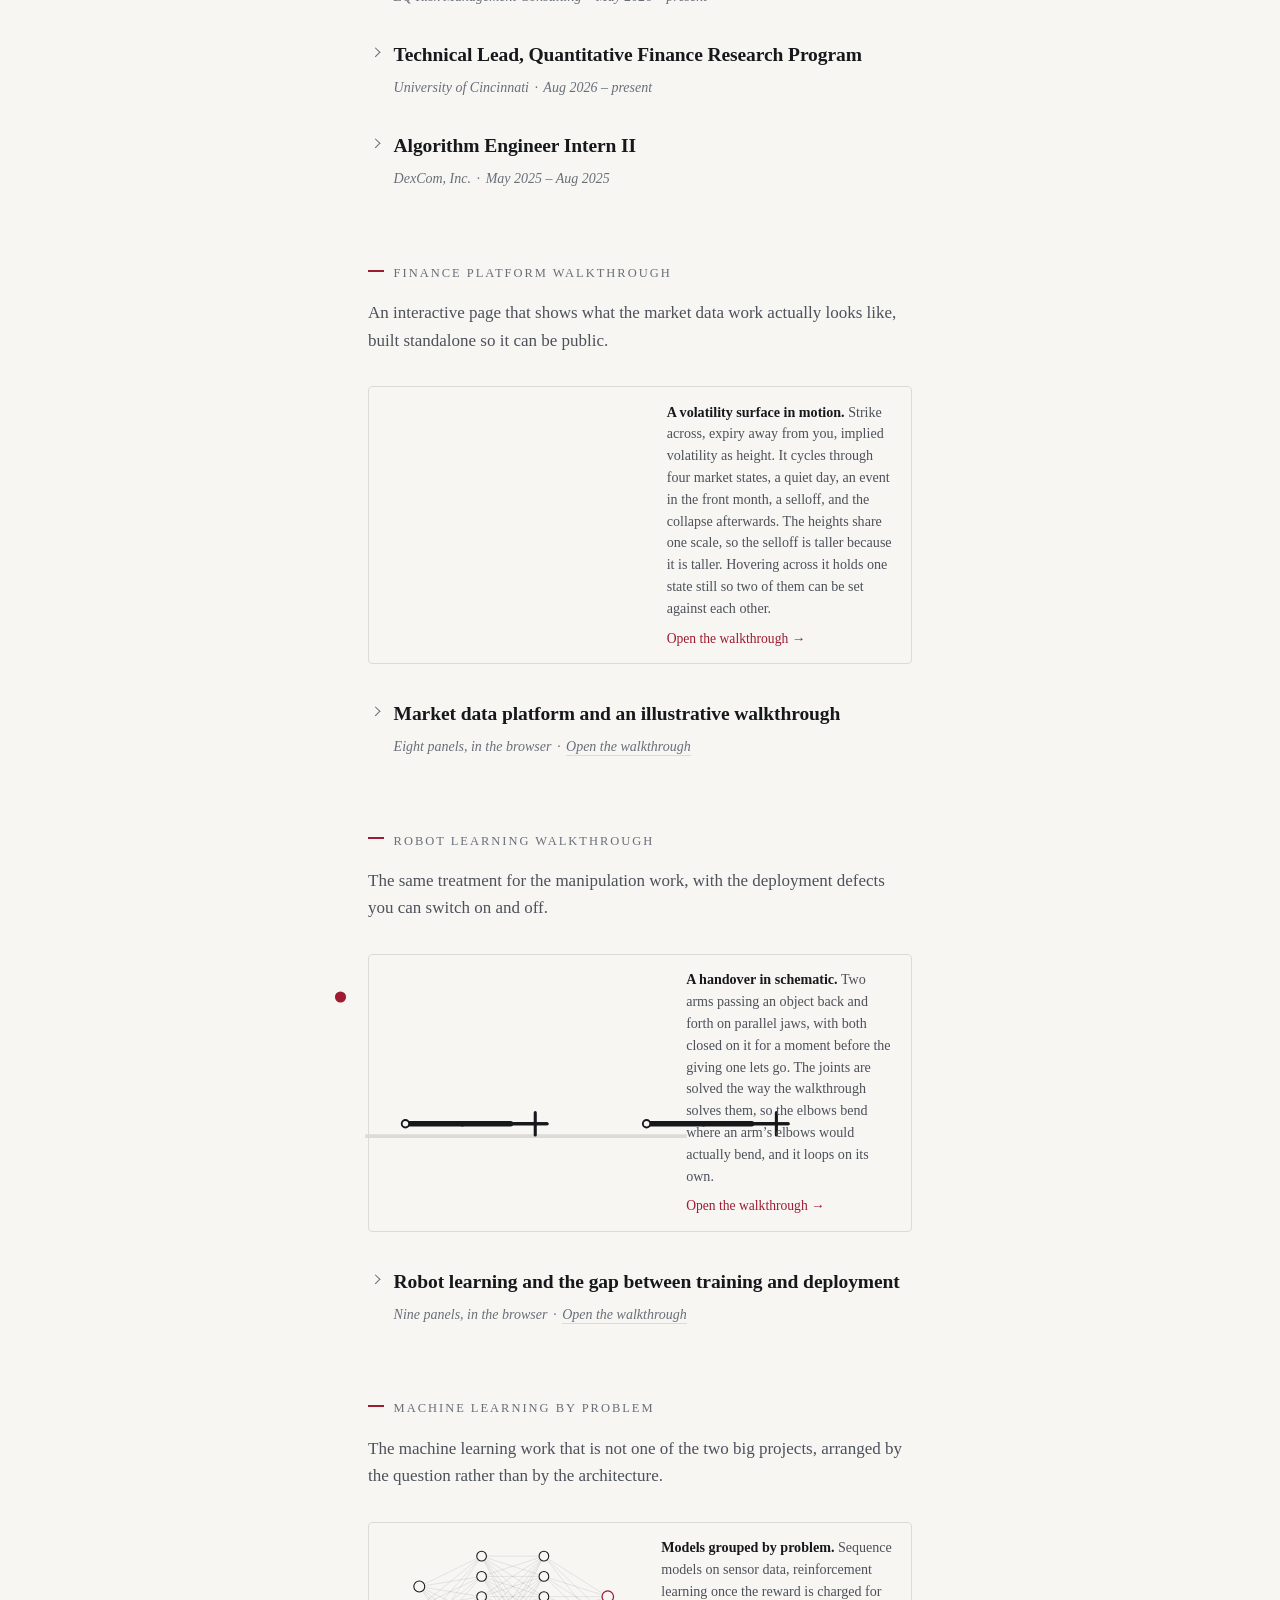
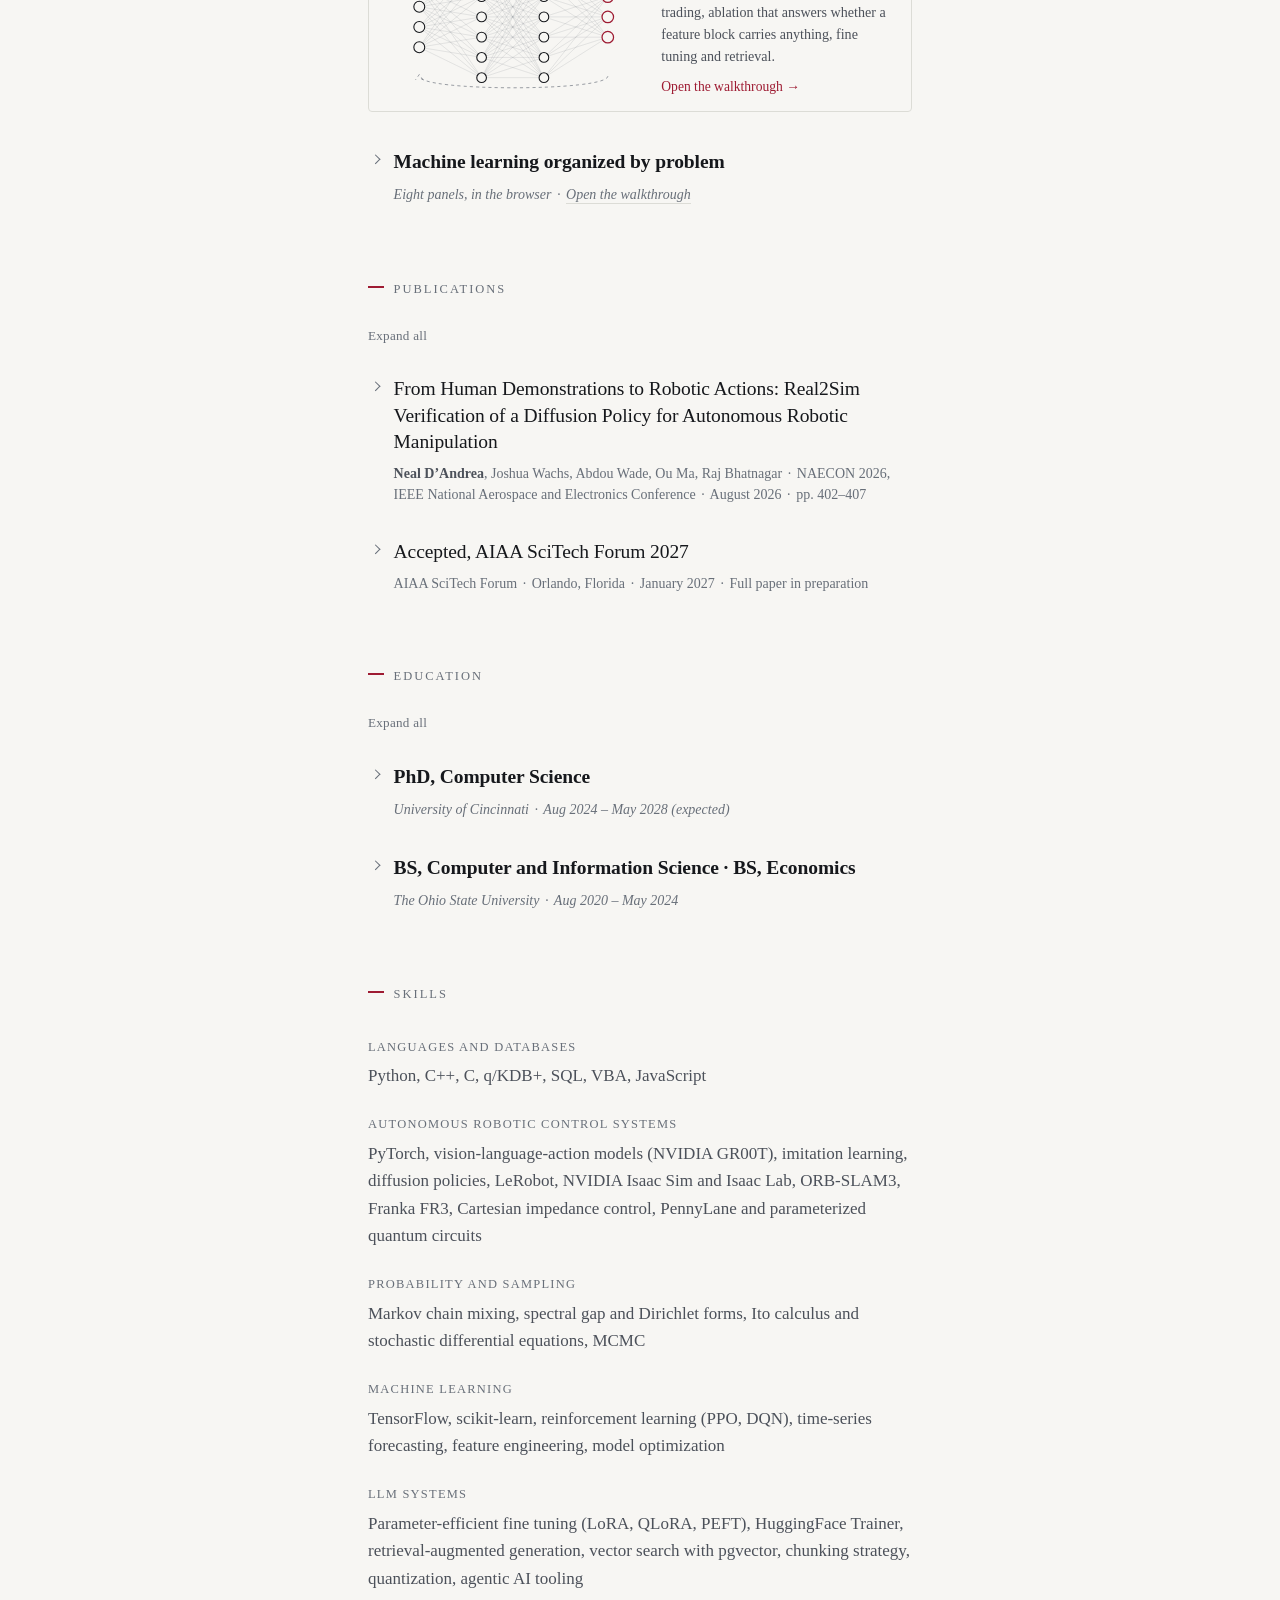
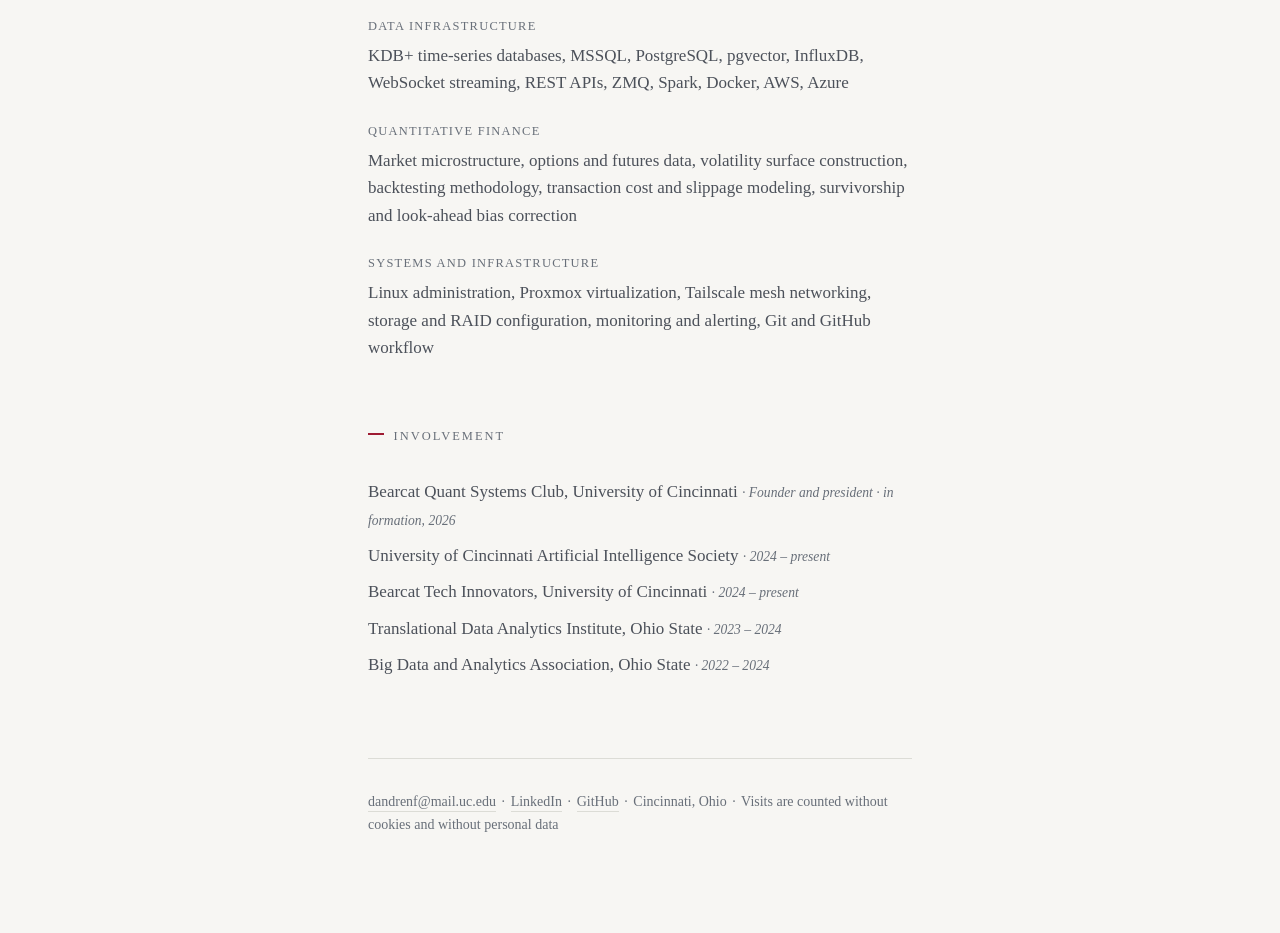
==== commit 5ef4960a: "Name the funding behind the in-space servicing work The lab's caption in Affiliations now says the w" ====
--- a/index.html
+++ b/index.html
@@ -124,7 +124,10 @@
   <p class="emblem-caption">
     The Intelligent Robotics and Autonomous Systems Lab at the University of
     Cincinnati, where the in-space servicing, assembly and manufacturing work
-    happens.
+    happens. That work is supported by an
+    <a href="https://www.uc.edu/news/articles/2024/01/space-force-awards-12m-grant-to-uc-to-develop-technology-to-fix-orbiting-satellites.html">$11.5
+    million U.S. Space Force award</a> to the university, shared with Clemson,
+    the University of Arizona and four aerospace companies.
   </p>
 
   <h4 class="subhead">Institutions and companies</h4>
